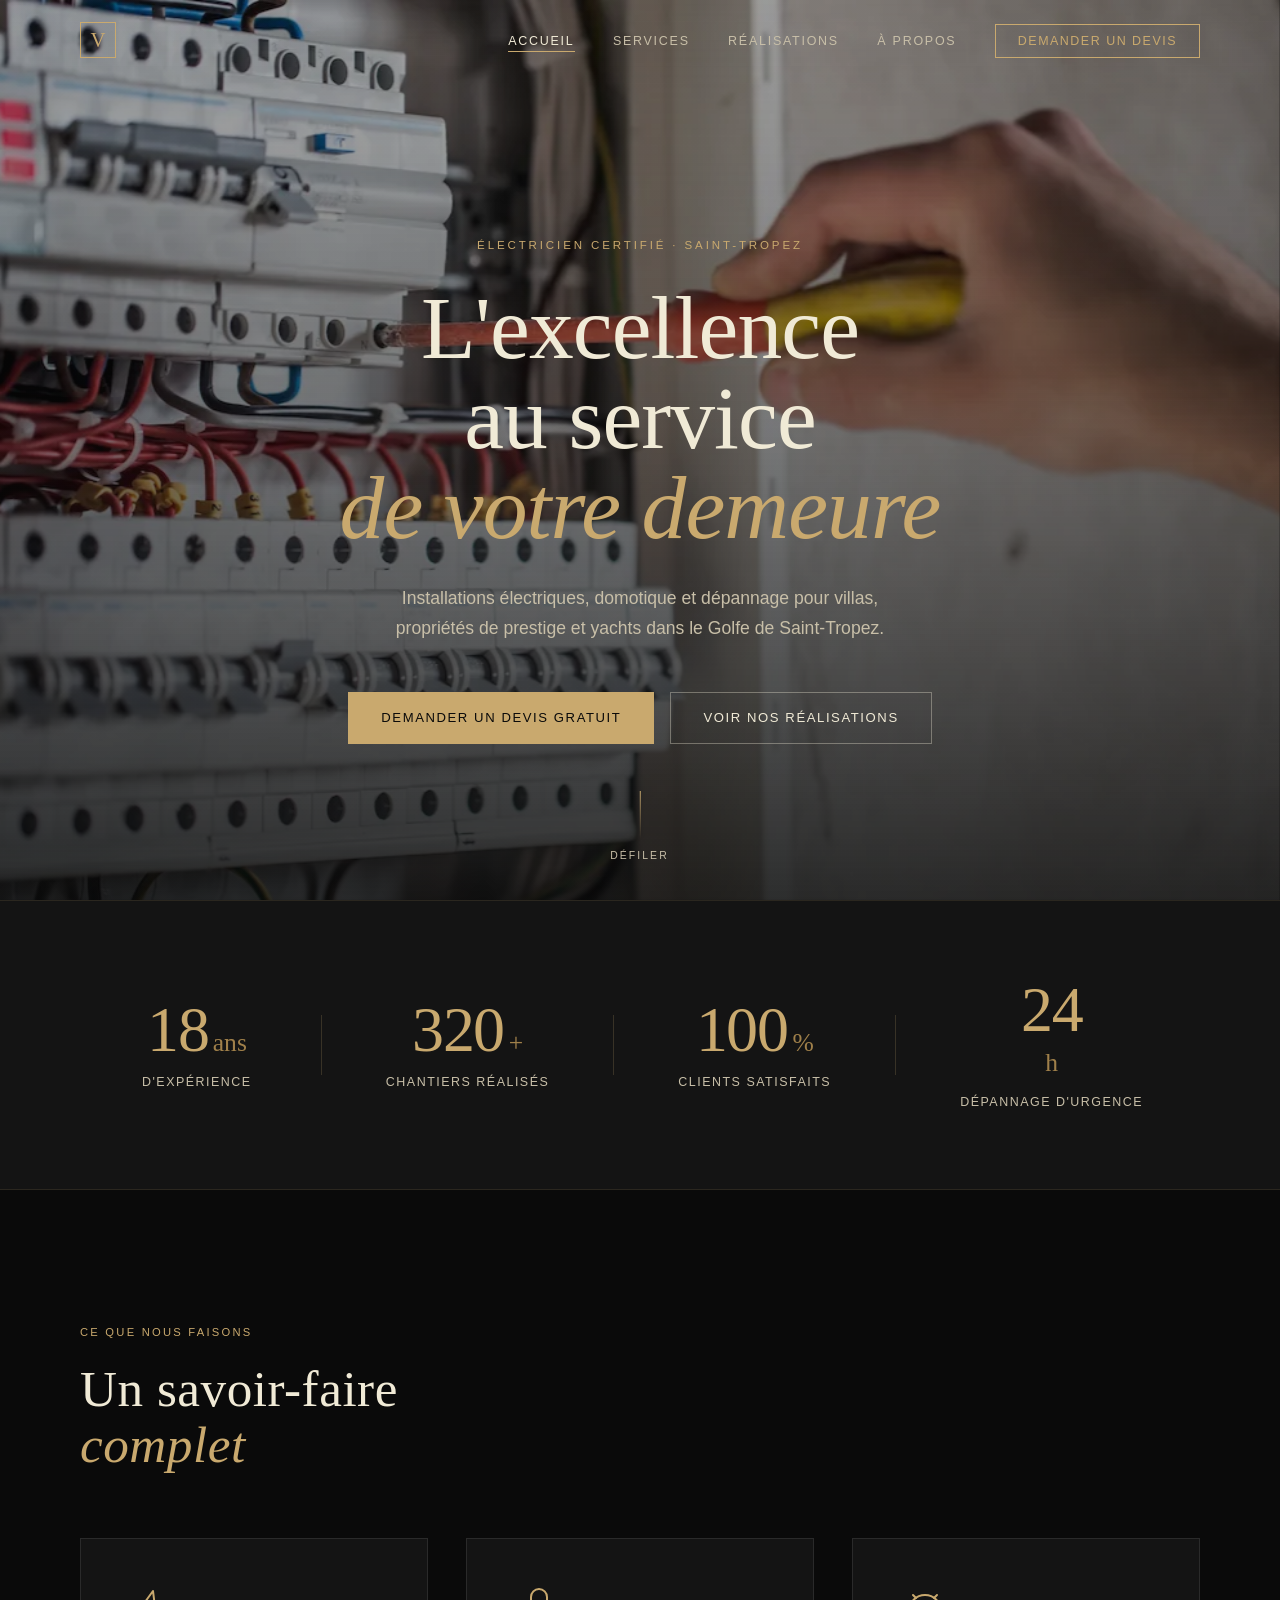
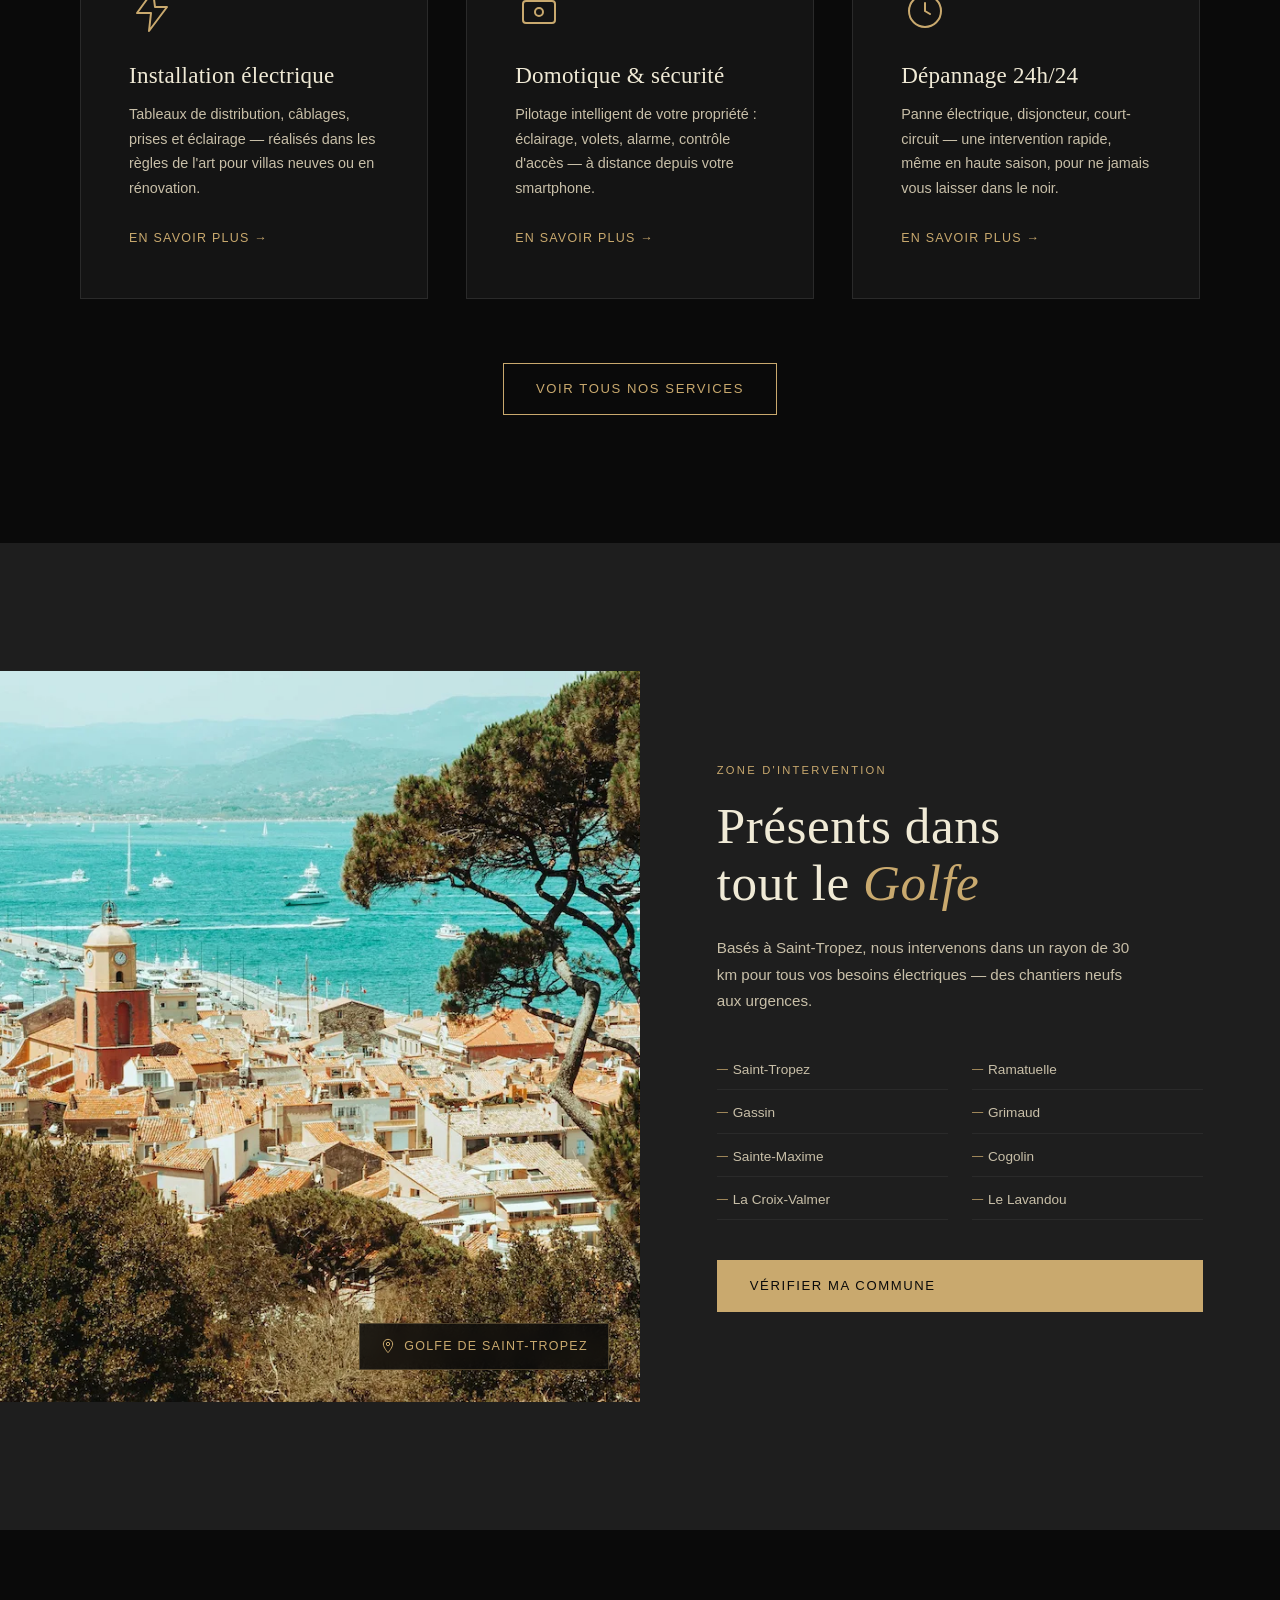
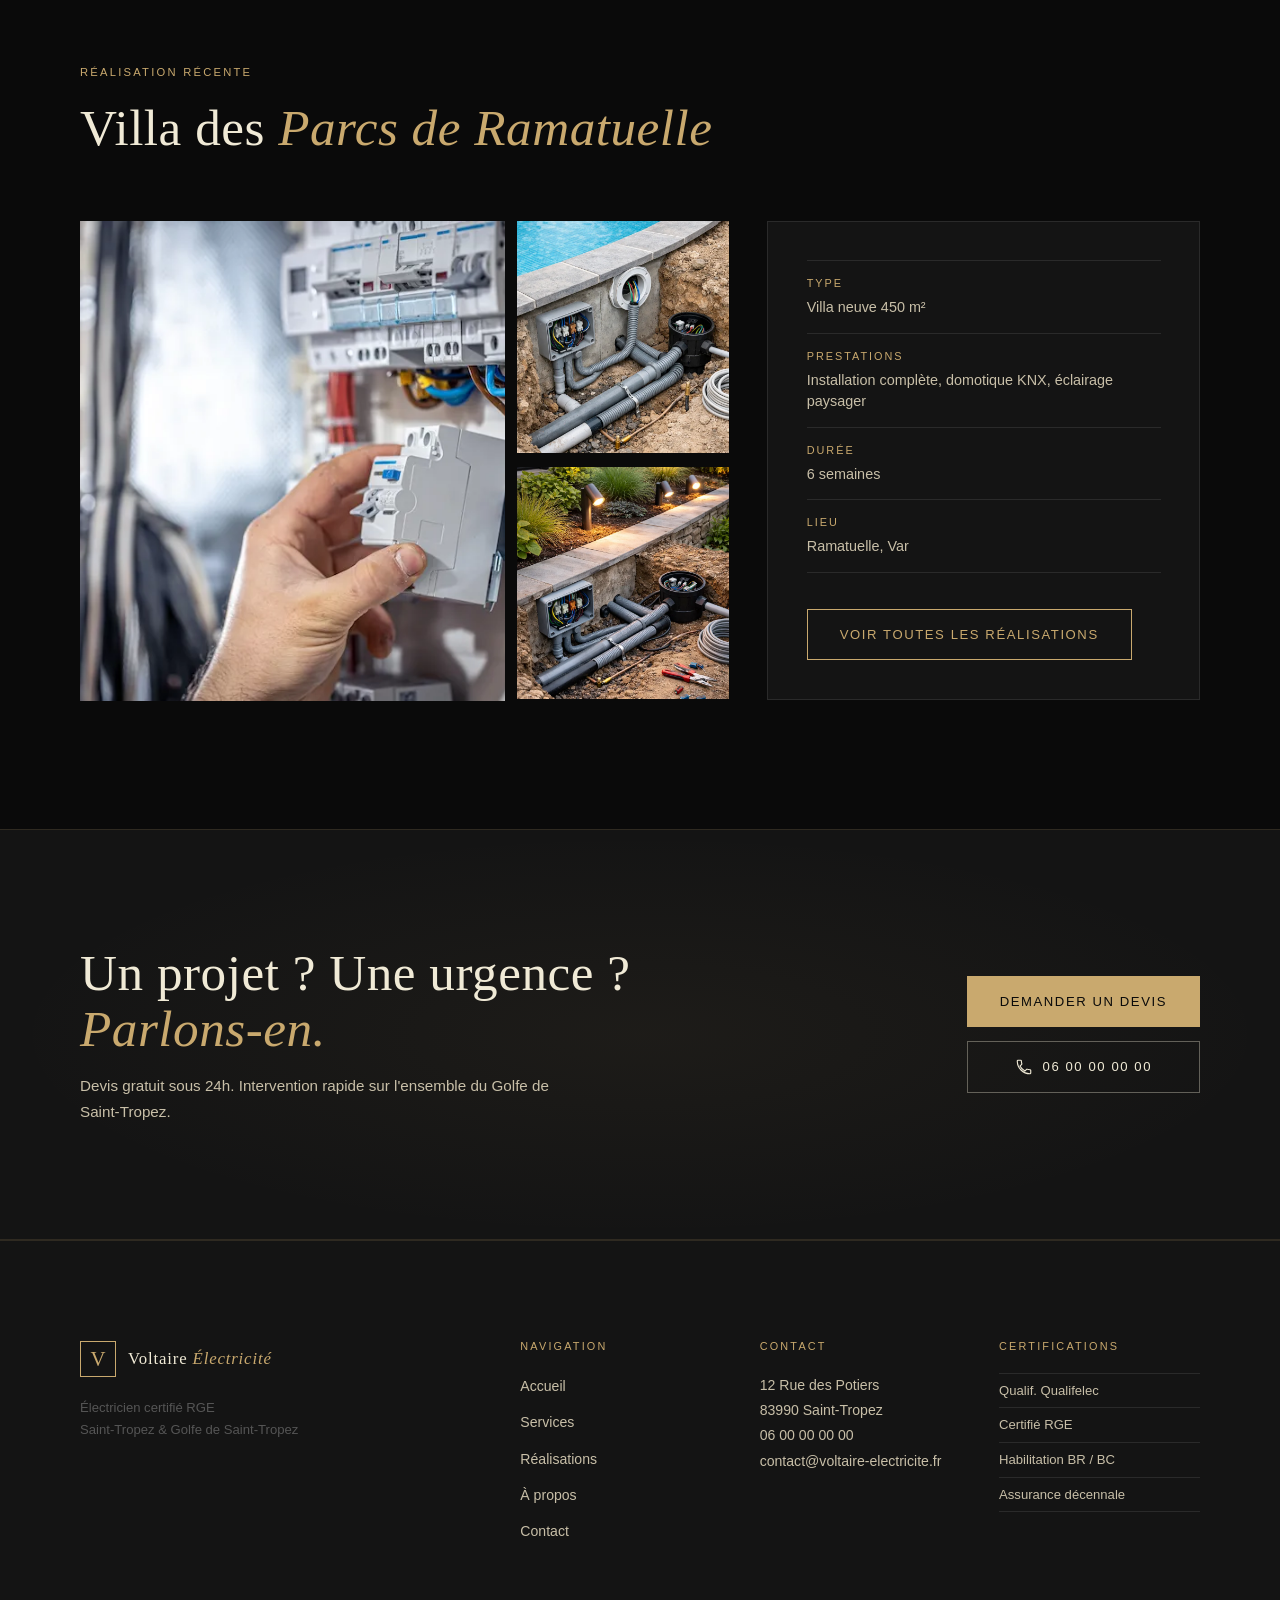
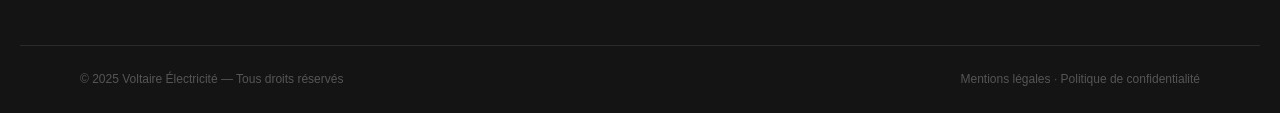
==== index.html @ c084c09b "Premier commit - site Voltaire Electricité" ====
<!DOCTYPE html>
<html lang="fr">

<head>
    <meta charset="UTF-8" />
    <meta name="viewport" content="width=device-width, initial-scale=1.0" />
    <meta name="description"
        content="Électricien expert à Saint-Tropez et dans le Golfe. Installations, dépannages et rénovations électriques haut de gamme pour villas et propriétés de prestige." />
    <title>Voltaire Électricité — Électricien Saint-Tropez</title>
    <!-- Favicon -->
    <link rel="icon" type="image/x-icon" href="./favicon.ico" />
    <link rel="icon" type="image/png" sizes="32x32" href="./favicon-32.png" />
    <link rel="apple-touch-icon" sizes="180x180" href="./apple-touch-icon.png" />

    <!-- Polices locales -->
    <link rel="stylesheet" href="./css/fonts.css" />

    <!-- CSS global + page -->
    <link rel="stylesheet" href="./css/style.css" />
    <link rel="stylesheet" href="./css/index.css" />
</head>

<body>

    <!-- ============================================================
       HEADER / NAV
  ============================================================ -->
    <header id="header">
        <div class="header-inner">

            <!-- Logo : remplace par ton fichier image quand il est prêt -->
            <a href="index.html" class="logo" aria-label="Voltaire Électricité – Accueil">
                <span class="logo-mark">V</span>
            </a>

            <nav class="nav-main" aria-label="Navigation principale">
                <ul>
                    <li><a href="index.html" class="active">Accueil</a></li>
                    <li><a href="services.html">Services</a></li>
                    <li><a href="realisations.html">Réalisations</a></li>
                    <li><a href="about.html">À propos</a></li>
                    <li><a href="contact.html" class="nav-cta">Demander un devis</a></li>
                </ul>
            </nav>

            <button class="burger" aria-label="Ouvrir le menu" aria-expanded="false">
                <span></span><span></span><span></span>
            </button>

        </div>
    </header>

    <!-- ============================================================
       HERO
  ============================================================ -->
    <section id="hero" aria-label="Introduction">

        <div class="hero-bg">
            <!-- Remplace ce src par ton image hero (villa, installation électrique premium) -->
            <img src="image/tableau-electricite.webp" alt="tableau electricite" id="hero-img" />
            <div class="hero-overlay"></div>
        </div>

        <div class="hero-content">
            <p class="hero-eyebrow" data-anim="fade-up">Électricien certifié · Saint-Tropez</p>
            <h1 class="hero-title" data-anim="fade-up" data-delay="1">
                L'excellence<br />au service<br /><em>de votre demeure</em>
            </h1>
            <p class="hero-sub" data-anim="fade-up" data-delay="2">
                Installations électriques, domotique et dépannage pour villas,<br />
                propriétés de prestige et yachts dans le Golfe de Saint-Tropez.
            </p>
            <div class="hero-actions" data-anim="fade-up" data-delay="3">
                <a href="contact.html" class="btn-primary">Demander un devis gratuit</a>
                <a href="realisations.html" class="btn-ghost">Voir nos réalisations</a>
            </div>
        </div>

        <div class="hero-scroll" aria-hidden="true">
            <span></span>
            <p>Défiler</p>
        </div>

    </section>

    <!-- ============================================================
       BANDEAU CONFIANCE (CHIFFRES CLÉS)
  ============================================================ -->
    <section id="chiffres" aria-label="Chiffres clés">
        <div class="container">
            <ul class="chiffres-list">
                <li data-anim="fade-up">
                    <strong class="chiffre-nb" data-count="18">0</strong>
                    <span class="chiffre-unit">ans</span>
                    <p>d'expérience</p>
                </li>
                <li class="separator" aria-hidden="true"></li>
                <li data-anim="fade-up" data-delay="1">
                    <strong class="chiffre-nb" data-count="320">0</strong>
                    <span class="chiffre-unit">+</span>
                    <p>chantiers réalisés</p>
                </li>
                <li class="separator" aria-hidden="true"></li>
                <li data-anim="fade-up" data-delay="2">
                    <strong class="chiffre-nb" data-count="100">0</strong>
                    <span class="chiffre-unit">%</span>
                    <p>clients satisfaits</p>
                </li>
                <li class="separator" aria-hidden="true"></li>
                <li data-anim="fade-up" data-delay="3">
                    <strong class="chiffre-nb">24</strong>
                    <span class="chiffre-unit">h</span>
                    <p>dépannage d'urgence</p>
                </li>
            </ul>
        </div>
    </section>

    <!-- ============================================================
       APERÇU SERVICES
  ============================================================ -->
    <section id="services-preview" aria-labelledby="services-title">
        <div class="container">

            <div class="section-header" data-anim="fade-up">
                <span class="section-label">Ce que nous faisons</span>
                <h2 id="services-title">Un savoir-faire<br /><em>complet</em></h2>
            </div>

            <div class="services-grid">

                <article class="service-card" data-anim="fade-up" data-delay="0">
                    <div class="service-icon" aria-hidden="true">
                        <svg viewBox="0 0 48 48" fill="none" xmlns="http://www.w3.org/2000/svg">
                            <path d="M24 4L8 26h14l-2 18 18-24H26L24 4z" stroke="currentColor" stroke-width="2"
                                stroke-linejoin="round" />
                        </svg>
                    </div>
                    <h3>Installation électrique</h3>
                    <p>Tableaux de distribution, câblages, prises et éclairage — réalisés dans les règles de l'art pour
                        villas neuves ou en rénovation.</p>
                    <a href="services.html#installation" class="card-link">En savoir plus →</a>
                </article>

                <article class="service-card" data-anim="fade-up" data-delay="1">
                    <div class="service-icon" aria-hidden="true">
                        <svg viewBox="0 0 48 48" fill="none" xmlns="http://www.w3.org/2000/svg">
                            <rect x="8" y="14" width="32" height="22" rx="3" stroke="currentColor" stroke-width="2" />
                            <path d="M16 14V10a8 8 0 0116 0v4" stroke="currentColor" stroke-width="2" />
                            <circle cx="24" cy="25" r="4" stroke="currentColor" stroke-width="2" />
                        </svg>
                    </div>
                    <h3>Domotique & sécurité</h3>
                    <p>Pilotage intelligent de votre propriété : éclairage, volets, alarme, contrôle d'accès — à
                        distance depuis votre smartphone.</p>
                    <a href="services.html#domotique" class="card-link">En savoir plus →</a>
                </article>

                <article class="service-card" data-anim="fade-up" data-delay="2">
                    <div class="service-icon" aria-hidden="true">
                        <svg viewBox="0 0 48 48" fill="none" xmlns="http://www.w3.org/2000/svg">
                            <circle cx="24" cy="24" r="16" stroke="currentColor" stroke-width="2" />
                            <path d="M24 16v8l5 3" stroke="currentColor" stroke-width="2" stroke-linecap="round" />
                            <path d="M12 8l3 3M36 8l-3 3" stroke="currentColor" stroke-width="2"
                                stroke-linecap="round" />
                        </svg>
                    </div>
                    <h3>Dépannage 24h/24</h3>
                    <p>Panne électrique, disjoncteur, court-circuit — une intervention rapide, même en haute saison,
                        pour ne jamais vous laisser dans le noir.</p>
                    <a href="services.html#depannage" class="card-link">En savoir plus →</a>
                </article>

            </div>

            <div class="services-more" data-anim="fade-up">
                <a href="services.html" class="btn-outline">Voir tous nos services</a>
            </div>

        </div>
    </section>

    <!-- ============================================================
       ZONE D'INTERVENTION
  ============================================================ -->
    <section id="zone" aria-labelledby="zone-title">
        <div class="zone-inner">

            <div class="zone-visual" data-anim="fade-right">
                <!-- Remplace par une photo de Saint-Tropez / du Golfe -->
                <img src="image/saint-tropez-vue.webp" alt="Vue sur le Golfe de Saint-Tropez" loading="lazy" />
                <div class="zone-badge">
                    <svg viewBox="0 0 24 24" fill="none" aria-hidden="true">
                        <path d="M12 2C8.13 2 5 5.13 5 9c0 5.25 7 13 7 13s7-7.75 7-13c0-3.87-3.13-7-7-7z"
                            stroke="currentColor" stroke-width="1.5" />
                        <circle cx="12" cy="9" r="2.5" stroke="currentColor" stroke-width="1.5" />
                    </svg>
                    Golfe de Saint-Tropez
                </div>
            </div>

            <div class="zone-content" data-anim="fade-left">
                <span class="section-label">Zone d'intervention</span>
                <h2 id="zone-title">Présents dans<br />tout le <em>Golfe</em></h2>
                <p>Basés à Saint-Tropez, nous intervenons dans un rayon de 30 km pour tous vos besoins électriques — des
                    chantiers neufs aux urgences.</p>
                <ul class="zone-list">
                    <li>Saint-Tropez</li>
                    <li>Ramatuelle</li>
                    <li>Gassin</li>
                    <li>Grimaud</li>
                    <li>Sainte-Maxime</li>
                    <li>Cogolin</li>
                    <li>La Croix-Valmer</li>
                    <li>Le Lavandou</li>
                </ul>
                <a href="contact.html" class="btn-primary">Vérifier ma commune</a>
            </div>

        </div>
    </section>

    <!-- ============================================================
       RÉALISATION MISE EN AVANT
  ============================================================ -->
    <section id="realisation-featured" aria-labelledby="real-title">
        <div class="container">

            <div class="section-header" data-anim="fade-up">
                <span class="section-label">Réalisation récente</span>
                <h2 id="real-title">Villa des <em>Parcs de Ramatuelle</em></h2>
            </div>

            <div class="real-showcase" data-anim="fade-up" data-delay="1">
                <div class="real-images">
                    <!-- Remplace par tes vraies photos de chantier -->
                    <img src="image/tableau-electrique-villa.webp" alt="Tableau électrique villa de luxe"
                        class="real-img-main" loading="lazy" />
                    <img src="image/cablage-piscine.webp" alt="Câblage encastré piscine" class="real-img-s1"
                        loading="lazy" />
                    <img src="image/installation-luminaires.webp" alt="Éclairage extérieur architectural"
                        class="real-img-s2" loading="lazy" />
                </div>
                <div class="real-info">
                    <dl>
                        <div>
                            <dt>Type</dt>
                            <dd>Villa neuve 450 m²</dd>
                        </div>
                        <div>
                            <dt>Prestations</dt>
                            <dd>Installation complète, domotique KNX, éclairage paysager</dd>
                        </div>
                        <div>
                            <dt>Durée</dt>
                            <dd>6 semaines</dd>
                        </div>
                        <div>
                            <dt>Lieu</dt>
                            <dd>Ramatuelle, Var</dd>
                        </div>
                    </dl>
                    <a href="realisations.html" class="btn-outline">Voir toutes les réalisations</a>
                </div>
            </div>

        </div>
    </section>

    <!-- ============================================================
       BANDE CTA
  ============================================================ -->
    <section id="cta-band" aria-label="Appel à l'action">
        <div class="cta-band-inner">
            <div class="cta-band-content" data-anim="fade-up">
                <h2>Un projet ? Une urgence ?<br /><em>Parlons-en.</em></h2>
                <p>Devis gratuit sous 24h. Intervention rapide sur l'ensemble du Golfe de Saint-Tropez.</p>
            </div>
            <div class="cta-band-actions" data-anim="fade-up" data-delay="1">
                <a href="contact.html" class="btn-primary">Demander un devis</a>
                <a href="tel:+33600000000" class="btn-ghost">
                    <svg viewBox="0 0 24 24" fill="none" aria-hidden="true">
                        <path
                            d="M6.6 10.8c1.4 2.8 3.8 5.1 6.6 6.6l2.2-2.2c.3-.3.7-.4 1-.2 1.1.4 2.3.6 3.6.6.6 0 1 .4 1 1V20c0 .6-.4 1-1 1-9.4 0-17-7.6-17-17 0-.6.4-1 1-1h3.5c.6 0 1 .4 1 1 0 1.3.2 2.5.6 3.6.1.3 0 .7-.2 1L6.6 10.8z"
                            stroke="currentColor" stroke-width="1.5" />
                    </svg>
                    06 00 00 00 00
                </a>
            </div>
        </div>
    </section>

    <!-- ============================================================
       FOOTER
  ============================================================ -->
    <footer id="footer">
        <div class="footer-inner">

            <div class="footer-brand">
                <a href="index.html" class="logo" aria-label="Voltaire Électricité">
                    <span class="logo-mark">V</span>
                    <span class="logo-text">Voltaire <em>Électricité</em></span>
                </a>
                <p>Électricien certifié RGE<br />Saint-Tropez & Golfe de Saint-Tropez</p>
            </div>

            <nav class="footer-nav" aria-label="Navigation secondaire">
                <h3>Navigation</h3>
                <ul>
                    <li><a href="index.html">Accueil</a></li>
                    <li><a href="services.html">Services</a></li>
                    <li><a href="realisations.html">Réalisations</a></li>
                    <li><a href="about.html">À propos</a></li>
                    <li><a href="contact.html">Contact</a></li>
                </ul>
            </nav>

            <div class="footer-contact">
                <h3>Contact</h3>
                <address>
                    <p>12 Rue des Potiers<br />83990 Saint-Tropez</p>
                    <p><a href="tel:+33600000000">06 00 00 00 00</a></p>
                    <p><a href="mailto:contact@voltaire-electricite.fr">contact@voltaire-electricite.fr</a></p>
                </address>
            </div>

            <div class="footer-certifs">
                <h3>Certifications</h3>
                <ul>
                    <li>Qualif. Qualifelec</li>
                    <li>Certifié RGE</li>
                    <li>Habilitation BR / BC</li>
                    <li>Assurance décennale</li>
                </ul>
            </div>

        </div>

        <div class="footer-bottom">
            <p>© 2025 Voltaire Électricité — Tous droits réservés</p>
            <p><a href="mentions-legales.html">Mentions légales</a> · <a href="politique-confidentialite.html">Politique
                    de confidentialité</a></p>
        </div>
    </footer>

    <!-- JS global + page -->
    <script src="./js/main.js"></script>
    <script src="./js/index.js"></script>

</body>

</html>
---- css/fonts.css ----
/* ============================================================
   POLICES LOCALES — Variable Fonts
   
   Fichiers à placer dans /fonts/ :
   
   Cormorant Garamond (Google Fonts → "Download all") :
     - CormorantGaramond-VariableFont_wght.ttf
     - CormorantGaramond-Italic-VariableFont_wght.ttf
   
   DM Sans (Google Fonts → "Download all") :
     - DMSans-VariableFont_opsz,wght.ttf
     - DMSans-Italic-VariableFont_opsz,wght.ttf
   
   Les variable fonts remplacent tous les fichiers séparés
   par graisse — 1 seul fichier couvre light, regular,
   semibold, bold, etc.
============================================================ */

/* --- Cormorant Garamond — Normal --------------------------- */
@font-face {
    font-family: 'Cormorant Garamond';
    src: url('../fonts/CormorantGaramond-VariableFont_wght.ttf') format('truetype');
    font-weight: 100 900;
    font-style: normal;
    font-display: swap;
}

/* --- Cormorant Garamond — Italic --------------------------- */
@font-face {
    font-family: 'Cormorant Garamond';
    src: url('../fonts/CormorantGaramond-Italic-VariableFont_wght.ttf') format('truetype');
    font-weight: 100 900;
    font-style: italic;
    font-display: swap;
}

/* --- DM Sans — Normal -------------------------------------- */
@font-face {
    font-family: 'DM Sans';
    src: url('../fonts/DMSans-VariableFont_opsz,wght.ttf') format('truetype');
    font-weight: 100 900;
    font-style: normal;
    font-display: swap;
}

/* --- DM Sans — Italic -------------------------------------- */
@font-face {
    font-family: 'DM Sans';
    src: url('../fonts/DMSans-Italic-VariableFont_opsz,wght.ttf') format('truetype');
    font-weight: 100 900;
    font-style: italic;
    font-display: swap;
}
---- css/style.css ----
/* ============================================================
   STYLE.CSS — Styles globaux Voltaire Électricité
============================================================ */

/* --- Variables ----------------------------------------------- */
:root {
    /* Couleurs */
    --noir: #0A0A0A;
    --noir-2: #141414;
    --noir-3: #1E1E1E;
    --gris: #2A2A2A;
    --gris-clair: #555555;
    --ivoire: #F0EAD6;
    --ivoire-2: #C8BFA8;
    --or: #C9A96E;
    --or-clair: #E2C99A;
    --or-sombre: #A0804A;
    --blanc: #FFFFFF;

    /* Typo */
    --font-serif: 'Cormorant Garamond', Georgia, serif;
    --font-sans: 'DM Sans', sans-serif;

    /* Espacements */
    --section-pad: clamp(80px, 10vw, 140px);
    --container: 1240px;
    --gap: clamp(24px, 3vw, 48px);

    /* Transitions */
    --ease: cubic-bezier(0.22, 0.61, 0.36, 1);
    --dur: 0.45s;
}

/* --- Reset & Base -------------------------------------------- */
*,
*::before,
*::after {
    box-sizing: border-box;
    margin: 0;
    padding: 0;
}

html {
    scroll-behavior: smooth;
    font-size: 16px;
    -webkit-text-size-adjust: 100%;
}

body {
    background-color: var(--noir);
    color: var(--ivoire);
    font-family: var(--font-sans);
    font-weight: 400;
    line-height: 1.65;
    overflow-x: hidden;
}

img {
    display: block;
    max-width: 100%;
    height: auto;
}

a {
    color: inherit;
    text-decoration: none;
}

ul,
ol {
    list-style: none;
}

address {
    font-style: normal;
}

/* --- Conteneur ----------------------------------------------- */
.container {
    width: min(100%, var(--container));
    margin-inline: auto;
    padding-inline: clamp(20px, 5vw, 60px);
}

/* --- Titres -------------------------------------------------- */
h1,
h2,
h3,
h4 {
    font-family: var(--font-serif);
    font-weight: 300;
    line-height: 1.1;
    letter-spacing: 0.01em;
}

h1 {
    font-size: clamp(3rem, 6vw, 6rem);
}

h2 {
    font-size: clamp(2.2rem, 4vw, 4rem);
}

h3 {
    font-size: clamp(1.3rem, 2vw, 1.8rem);
}

em {
    font-style: italic;
    color: var(--or);
}

/* --- Labels de section --------------------------------------- */
.section-label {
    display: inline-block;
    font-family: var(--font-sans);
    font-size: 0.7rem;
    font-weight: 500;
    letter-spacing: 0.2em;
    text-transform: uppercase;
    color: var(--or);
    margin-bottom: 1.2rem;
}

.section-header {
    margin-bottom: clamp(40px, 5vw, 72px);
}

/* --- Boutons ------------------------------------------------- */
.btn-primary,
.btn-ghost,
.btn-outline {
    display: inline-flex;
    align-items: center;
    gap: 10px;
    padding: 14px 32px;
    font-family: var(--font-sans);
    font-size: 0.82rem;
    font-weight: 500;
    letter-spacing: 0.12em;
    text-transform: uppercase;
    border: 1px solid transparent;
    transition: background var(--dur) var(--ease),
        color var(--dur) var(--ease),
        border-color var(--dur) var(--ease),
        transform 0.2s ease;
    cursor: pointer;
    white-space: nowrap;
}

.btn-primary {
    background: var(--or);
    color: var(--noir);
    border-color: var(--or);
}

.btn-primary:hover {
    background: var(--or-clair);
    border-color: var(--or-clair);
    transform: translateY(-2px);
}

.btn-ghost {
    background: transparent;
    color: var(--ivoire);
    border-color: rgba(240, 234, 214, 0.35);
}

.btn-ghost:hover {
    border-color: var(--ivoire);
    transform: translateY(-2px);
}

.btn-outline {
    background: transparent;
    color: var(--or);
    border-color: var(--or);
}

.btn-outline:hover {
    background: var(--or);
    color: var(--noir);
    transform: translateY(-2px);
}

.btn-ghost svg,
.btn-outline svg {
    width: 18px;
    height: 18px;
    flex-shrink: 0;
}

/* --- Header / Nav -------------------------------------------- */
#header {
    position: fixed;
    inset-block-start: 0;
    inset-inline: 0;
    z-index: 100;
    transition: background var(--dur) var(--ease),
        box-shadow var(--dur) var(--ease);
}

#header.scrolled {
    background: rgba(10, 10, 10, 0.96);
    backdrop-filter: blur(12px);
    box-shadow: 0 1px 0 rgba(201, 169, 110, 0.15);
}

.header-inner {
    display: flex;
    align-items: center;
    justify-content: space-between;
    width: min(100%, var(--container));
    margin-inline: auto;
    padding: 22px clamp(20px, 5vw, 60px);
    gap: 24px;
}

/* Logo */
.logo {
    display: flex;
    align-items: center;
    gap: 12px;
    flex-shrink: 0;
}

.logo-mark {
    display: grid;
    place-items: center;
    width: 36px;
    height: 36px;
    border: 1px solid var(--or);
    font-family: var(--font-serif);
    font-size: 1.3rem;
    font-weight: 300;
    color: var(--or);
    letter-spacing: 0;
    /* Remplace par ton <img src="./images/logo.svg"> quand prêt */
}

.logo-text {
    font-family: var(--font-serif);
    font-size: 1.05rem;
    font-weight: 300;
    letter-spacing: 0.05em;
    color: var(--ivoire);
}

.logo-text em {
    color: var(--or);
    font-style: italic;
}

/* Navigation */
.nav-main ul {
    display: flex;
    align-items: center;
    gap: clamp(20px, 3vw, 40px);
}

.nav-main a {
    font-size: 0.78rem;
    font-weight: 500;
    letter-spacing: 0.14em;
    text-transform: uppercase;
    color: var(--ivoire-2);
    transition: color var(--dur) var(--ease);
    position: relative;
}

.nav-main a::after {
    content: '';
    position: absolute;
    inset-block-end: -4px;
    inset-inline-start: 0;
    width: 0;
    height: 1px;
    background: var(--or);
    transition: width var(--dur) var(--ease);
}

.nav-main a:hover,
.nav-main a.active {
    color: var(--ivoire);
}

.nav-main a:hover::after,
.nav-main a.active::after {
    width: 100%;
}

.nav-main .nav-cta {
    padding: 9px 22px;
    border: 1px solid var(--or);
    color: var(--or);
    letter-spacing: 0.12em;
    transition: background var(--dur) var(--ease),
        color var(--dur) var(--ease);
}

.nav-main .nav-cta::after {
    display: none;
}

.nav-main .nav-cta:hover {
    background: var(--or);
    color: var(--noir);
}

/* Burger */
.burger {
    display: none;
    flex-direction: column;
    gap: 5px;
    background: none;
    border: none;
    cursor: pointer;
    padding: 4px;
    z-index: 101;
    /* au-dessus du menu ouvert */
    position: relative;
}

.burger span {
    display: block;
    width: 26px;
    height: 1.5px;
    background: var(--ivoire);
    transition: transform var(--dur) var(--ease),
        opacity 0.2s,
        background 0.25s;
}

/* Spans noirs quand le menu fond clair est ouvert */
.burger.open span {
    background: var(--noir);
}

/* --- Footer -------------------------------------------------- */
#footer {
    background: var(--noir-2);
    border-top: 1px solid rgba(201, 169, 110, 0.15);
}

.footer-inner {
    display: grid;
    grid-template-columns: 2fr 1fr 1fr 1fr;
    gap: var(--gap);
    width: min(100%, var(--container));
    margin-inline: auto;
    padding: clamp(60px, 8vw, 100px) clamp(20px, 5vw, 60px);
}

.footer-brand .logo {
    margin-bottom: 20px;
}

.footer-brand p {
    font-size: 0.82rem;
    color: var(--gris-clair);
    line-height: 1.7;
}

.footer-nav h3,
.footer-contact h3,
.footer-certifs h3 {
    font-family: var(--font-sans);
    font-size: 0.68rem;
    font-weight: 500;
    letter-spacing: 0.2em;
    text-transform: uppercase;
    color: var(--or);
    margin-bottom: 20px;
}

.footer-nav ul li+li {
    margin-top: 10px;
}

.footer-nav a {
    font-size: 0.88rem;
    color: var(--ivoire-2);
    transition: color 0.25s;
}

.footer-nav a:hover {
    color: var(--ivoire);
}

.footer-contact address p {
    font-size: 0.88rem;
    color: var(--ivoire-2);
    line-height: 1.8;
}

.footer-contact a {
    transition: color 0.25s;
}

.footer-contact a:hover {
    color: var(--or);
}

.footer-certifs ul li {
    font-size: 0.82rem;
    color: var(--ivoire-2);
    padding: 6px 0;
    border-bottom: 1px solid var(--gris);
}

.footer-certifs ul li:first-child {
    border-top: 1px solid var(--gris);
}

.footer-bottom {
    display: flex;
    justify-content: space-between;
    align-items: center;
    flex-wrap: wrap;
    gap: 12px;
    width: min(100%, var(--container));
    margin-inline: auto;
    padding: 24px clamp(20px, 5vw, 60px);
    border-top: 1px solid var(--gris);
    font-size: 0.75rem;
    color: var(--gris-clair);
}

.footer-bottom a {
    transition: color 0.25s;
}

.footer-bottom a:hover {
    color: var(--or);
}

/* --- Animation d'entrée (classes gérées par main.js) --------- */
[data-anim] {
    opacity: 0;
    transform: translateY(28px);
    transition: opacity 0.7s var(--ease), transform 0.7s var(--ease);
}

[data-anim="fade-right"] {
    transform: translateX(-36px);
}

[data-anim="fade-left"] {
    transform: translateX(36px);
}

[data-anim].visible {
    opacity: 1;
    transform: translate(0);
}

[data-delay="1"] {
    transition-delay: 0.1s;
}

[data-delay="2"] {
    transition-delay: 0.2s;
}

[data-delay="3"] {
    transition-delay: 0.3s;
}

/* --- CTA Band (global, toutes pages) ------------------------- */
#cta-band {
    background: var(--noir-2);
    border-top: 1px solid rgba(201, 169, 110, 0.15);
    border-bottom: 1px solid rgba(201, 169, 110, 0.15);
    padding: clamp(64px, 9vw, 120px) 0;
    position: relative;
    overflow: hidden;
}

#cta-band::before {
    content: '';
    position: absolute;
    inset: 0;
    background: radial-gradient(ellipse at center, rgba(201, 169, 110, 0.05) 0%, transparent 70%);
    pointer-events: none;
}

.cta-band-inner {
    width: min(100%, var(--container));
    margin-inline: auto;
    padding-inline: clamp(20px, 5vw, 60px);
    display: grid;
    grid-template-columns: 1fr auto;
    align-items: center;
    gap: clamp(32px, 5vw, 60px);
}

.cta-band-content h2 {
    font-size: clamp(2rem, 4vw, 3.5rem);
    line-height: 1.1;
    margin-bottom: 16px;
}

.cta-band-content p {
    font-size: 0.95rem;
    color: var(--ivoire-2);
    max-width: 480px;
}

.cta-band-actions {
    display: flex;
    flex-direction: column;
    gap: 14px;
    flex-shrink: 0;
    align-items: stretch;
}

.cta-band-actions .btn-primary,
.cta-band-actions .btn-ghost {
    justify-content: center;
    white-space: nowrap;
}

/* --- Responsive ---------------------------------------------- */
@media (max-width: 1024px) {
    .footer-inner {
        grid-template-columns: 1fr 1fr;
    }
}

@media (max-width: 768px) {
    .nav-main {
        display: none;
    }

    .burger {
        display: flex;
    }

    .nav-main.open {
        display: flex;
        flex-direction: column;
        position: fixed;
        inset: 0;
        background: var(--ivoire);
        padding: 100px 40px 40px;
        z-index: 99;
        overflow-y: auto;
    }

    .nav-main.open ul {
        flex-direction: column;
        align-items: flex-start;
        gap: 0;
        width: 100%;
    }

    .nav-main.open ul li {
        width: 100%;
        border-bottom: 1px solid rgba(10, 10, 10, 0.1);
    }

    .nav-main.open a {
        display: block;
        font-size: 1.1rem;
        font-weight: 500;
        letter-spacing: 0.12em;
        color: var(--noir) !important;
        padding: 20px 0;
    }

    .nav-main.open a::after {
        display: none;
    }

    .nav-main.open a:hover {
        color: var(--or-sombre) !important;
    }

    .nav-main.open .nav-cta {
        margin-top: 32px;
        display: inline-block;
        width: auto;
        border: 1px solid var(--noir);
        color: var(--noir) !important;
        padding: 14px 28px;
    }

    .nav-main.open .nav-cta:hover {
        background: var(--noir);
        color: var(--ivoire) !important;
    }

    /* CTA band responsive */
    .cta-band-inner {
        grid-template-columns: 1fr;
        text-align: center;
    }

    .cta-band-content p {
        max-width: 100%;
    }

    .cta-band-actions {
        flex-direction: row;
        flex-wrap: wrap;
        justify-content: center;
    }

    .footer-inner {
        grid-template-columns: 1fr;
    }

    .footer-bottom {
        flex-direction: column;
        text-align: center;
    }
}
---- css/index.css ----
/* ============================================================
   INDEX.CSS — Styles spécifiques à la page Accueil
============================================================ */

/* --- HERO ---------------------------------------------------- */
#hero {
    position: relative;
    min-height: 100svh;
    display: grid;
    place-items: center;
    overflow: hidden;
}

.hero-bg {
    position: absolute;
    inset: 0;
    z-index: 0;
}

.hero-bg img {
    width: 100%;
    height: 100%;
    object-fit: cover;
    object-position: center 30%;
    transform: scale(1.06);
    animation: hero-zoom 12s var(--ease) forwards;
}

@keyframes hero-zoom {
    to {
        transform: scale(1);
    }
}

.hero-overlay {
    position: absolute;
    inset: 0;
    background: linear-gradient(to bottom,
            rgba(10, 10, 10, 0.35) 0%,
            rgba(10, 10, 10, 0.55) 50%,
            rgba(10, 10, 10, 0.85) 100%);
}

.hero-content {
    position: relative;
    z-index: 1;
    text-align: center;
    padding: 0 clamp(20px, 5vw, 80px);
    padding-top: 80px;
    max-width: 900px;
}

.hero-eyebrow {
    font-size: 0.72rem;
    font-weight: 500;
    letter-spacing: 0.25em;
    text-transform: uppercase;
    color: var(--or);
    margin-bottom: 28px;
    animation: fade-in-up 0.9s var(--ease) both;
}

.hero-title {
    font-size: clamp(3.4rem, 7vw, 7.5rem);
    font-weight: 300;
    line-height: 1.0;
    letter-spacing: -0.01em;
    color: var(--ivoire);
    margin-bottom: 32px;
    animation: fade-in-up 0.9s 0.15s var(--ease) both;
}

.hero-title em {
    display: block;
    font-style: italic;
    color: var(--or);
}

.hero-sub {
    font-size: clamp(0.95rem, 1.5vw, 1.1rem);
    color: var(--ivoire-2);
    line-height: 1.7;
    margin-bottom: 48px;
    animation: fade-in-up 0.9s 0.3s var(--ease) both;
}

.hero-actions {
    display: flex;
    gap: 16px;
    justify-content: center;
    flex-wrap: wrap;
    animation: fade-in-up 0.9s 0.45s var(--ease) both;
}

@keyframes fade-in-up {
    from {
        opacity: 0;
        transform: translateY(30px);
    }

    to {
        opacity: 1;
        transform: translateY(0);
    }
}

/* Indicateur scroll */
.hero-scroll {
    position: absolute;
    bottom: 36px;
    left: 50%;
    transform: translateX(-50%);
    z-index: 1;
    display: flex;
    flex-direction: column;
    align-items: center;
    gap: 8px;
    opacity: 0;
    animation: fade-in 1s 1.2s ease forwards;
}

.hero-scroll p {
    font-size: 0.65rem;
    letter-spacing: 0.2em;
    text-transform: uppercase;
    color: var(--ivoire-2);
}

.hero-scroll span {
    display: block;
    width: 1px;
    height: 48px;
    background: linear-gradient(to bottom, var(--or), transparent);
    animation: scroll-line 2s ease-in-out infinite;
}

@keyframes scroll-line {
    0% {
        transform: scaleY(0);
        transform-origin: top;
    }

    50% {
        transform: scaleY(1);
        transform-origin: top;
    }

    51% {
        transform: scaleY(1);
        transform-origin: bottom;
    }

    100% {
        transform: scaleY(0);
        transform-origin: bottom;
    }
}

@keyframes fade-in {
    to {
        opacity: 1;
    }
}

/* --- CHIFFRES CLÉS ------------------------------------------- */
#chiffres {
    background: var(--noir-2);
    border-top: 1px solid rgba(201, 169, 110, 0.12);
    border-bottom: 1px solid rgba(201, 169, 110, 0.12);
    padding: clamp(48px, 6vw, 80px) 0;
}

.chiffres-list {
    display: flex;
    align-items: center;
    justify-content: center;
    gap: clamp(24px, 5vw, 72px);
    flex-wrap: wrap;
}

.chiffres-list li {
    text-align: center;
    min-width: 120px;
}

.chiffre-nb {
    display: block;
    font-family: var(--font-serif);
    font-size: clamp(2.8rem, 5vw, 4.5rem);
    font-weight: 300;
    color: var(--or);
    line-height: 1;
    letter-spacing: -0.02em;
}

.chiffre-unit {
    font-family: var(--font-serif);
    font-size: clamp(1.4rem, 2vw, 2rem);
    font-weight: 300;
    color: var(--or-sombre);
}

.chiffres-list li>p {
    margin-top: 8px;
    font-size: 0.78rem;
    letter-spacing: 0.12em;
    text-transform: uppercase;
    color: var(--ivoire-2);
}

.chiffres-list .separator {
    width: 1px;
    height: 60px;
    background: rgba(201, 169, 110, 0.2);
    min-width: unset;
}

/* --- APERÇU SERVICES ----------------------------------------- */
#services-preview {
    padding: var(--section-pad) 0;
    background: var(--noir);
}

.services-grid {
    display: grid;
    grid-template-columns: repeat(3, 1fr);
    gap: var(--gap);
}

.service-card {
    background: var(--noir-2);
    border: 1px solid var(--gris);
    padding: clamp(32px, 4vw, 48px);
    position: relative;
    overflow: hidden;
    transition: border-color var(--dur) var(--ease),
        transform var(--dur) var(--ease);
}

.service-card::before {
    content: '';
    position: absolute;
    inset-block-end: 0;
    inset-inline-start: 0;
    width: 100%;
    height: 2px;
    background: var(--or);
    transform: scaleX(0);
    transform-origin: left;
    transition: transform var(--dur) var(--ease);
}

.service-card:hover {
    border-color: rgba(201, 169, 110, 0.4);
    transform: translateY(-6px);
}

.service-card:hover::before {
    transform: scaleX(1);
}

.service-icon {
    width: 48px;
    height: 48px;
    color: var(--or);
    margin-bottom: 28px;
}

.service-card h3 {
    font-size: clamp(1.2rem, 1.8vw, 1.5rem);
    color: var(--ivoire);
    margin-bottom: 14px;
}

.service-card p {
    font-size: 0.9rem;
    color: var(--ivoire-2);
    line-height: 1.7;
    margin-bottom: 24px;
}

.card-link {
    font-size: 0.78rem;
    font-weight: 500;
    letter-spacing: 0.1em;
    text-transform: uppercase;
    color: var(--or);
    transition: letter-spacing var(--dur) var(--ease);
}

.card-link:hover {
    letter-spacing: 0.18em;
}

.services-more {
    margin-top: clamp(40px, 5vw, 64px);
    text-align: center;
}

/* --- ZONE D'INTERVENTION ------------------------------------- */
#zone {
    padding: var(--section-pad) 0;
    background: var(--noir-3);
    overflow: hidden;
}

.zone-inner {
    display: grid;
    grid-template-columns: 1fr 1fr;
    min-height: 600px;
}

.zone-visual {
    position: relative;
    overflow: hidden;
}

.zone-visual img {
    width: 100%;
    height: 100%;
    object-fit: cover;
    object-position: center;
    transition: transform 0.8s var(--ease);
}

.zone-visual:hover img {
    transform: scale(1.04);
}

.zone-badge {
    position: absolute;
    bottom: 32px;
    right: 32px;
    display: flex;
    align-items: center;
    gap: 8px;
    background: rgba(10, 10, 10, 0.85);
    backdrop-filter: blur(8px);
    border: 1px solid rgba(201, 169, 110, 0.3);
    padding: 12px 20px;
    font-size: 0.78rem;
    font-weight: 500;
    letter-spacing: 0.1em;
    text-transform: uppercase;
    color: var(--or);
}

.zone-badge svg {
    width: 16px;
    height: 16px;
    flex-shrink: 0;
}

.zone-content {
    padding: clamp(48px, 7vw, 96px) clamp(32px, 6vw, 80px);
    display: flex;
    flex-direction: column;
    justify-content: center;
}

.zone-content h2 {
    margin-bottom: 24px;
}

.zone-content>p {
    font-size: 0.95rem;
    color: var(--ivoire-2);
    line-height: 1.75;
    margin-bottom: 36px;
    max-width: 420px;
}

.zone-list {
    display: grid;
    grid-template-columns: 1fr 1fr;
    gap: 4px 24px;
    margin-bottom: 40px;
}

.zone-list li {
    font-size: 0.85rem;
    color: var(--ivoire-2);
    padding: 8px 0;
    border-bottom: 1px solid var(--gris);
    position: relative;
    padding-left: 16px;
}

.zone-list li::before {
    content: '—';
    position: absolute;
    left: 0;
    color: var(--or);
    font-size: 0.7rem;
}

/* --- RÉALISATION MISE EN AVANT ------------------------------- */
#realisation-featured {
    padding: var(--section-pad) 0;
    background: var(--noir);
}

.real-showcase {
    display: grid;
    grid-template-columns: 3fr 2fr;
    gap: var(--gap);
    align-items: start;
}

.real-images {
    display: grid;
    grid-template-columns: 2fr 1fr;
    grid-template-rows: auto auto;
    gap: 12px;
}

.real-img-main {
    grid-column: 1;
    grid-row: 1 / 3;
    width: 100%;
    height: 480px;
    object-fit: cover;
}

.real-img-s1,
.real-img-s2 {
    width: 100%;
    height: 232px;
    object-fit: cover;
}

.real-info {
    padding: clamp(24px, 3vw, 40px);
    background: var(--noir-2);
    border: 1px solid var(--gris);
}

.real-info dl {
    margin-bottom: 36px;
}

.real-info dl>div {
    padding: 14px 0;
    border-bottom: 1px solid var(--gris);
}

.real-info dl>div:first-child {
    border-top: 1px solid var(--gris);
}

.real-info dt {
    font-size: 0.68rem;
    font-weight: 500;
    letter-spacing: 0.18em;
    text-transform: uppercase;
    color: var(--or);
    margin-bottom: 4px;
}

.real-info dd {
    font-size: 0.9rem;
    color: var(--ivoire-2);
    line-height: 1.5;
}

/* --- CTA BAND ------------------------------------------------ */
/* cta-band déplacé dans style.css (global) */

/* --- Responsive ---------------------------------------------- */
@media (max-width: 1024px) {
    .services-grid {
        grid-template-columns: 1fr 1fr;
    }

    .real-showcase {
        grid-template-columns: 1fr;
    }

    .real-images {
        grid-template-columns: 1fr 1fr;
        grid-template-rows: auto auto;
    }

    .real-img-main {
        grid-column: 1 / 3;
        grid-row: 1;
        height: 320px;
    }

    .real-img-s1,
    .real-img-s2 {
        height: 180px;
    }
}

@media (max-width: 768px) {
    .services-grid {
        grid-template-columns: 1fr;
    }

    .zone-inner {
        grid-template-columns: 1fr;
    }

    .zone-visual {
        height: 320px;
    }

    .chiffres-list .separator {
        display: none;
    }

    .cta-band-inner {
        flex-direction: column;
        text-align: center;
    }

    .cta-band-content p {
        max-width: 100%;
    }

    .cta-band-actions {
        justify-content: center;
    }

    .hero-sub br {
        display: none;
    }
}
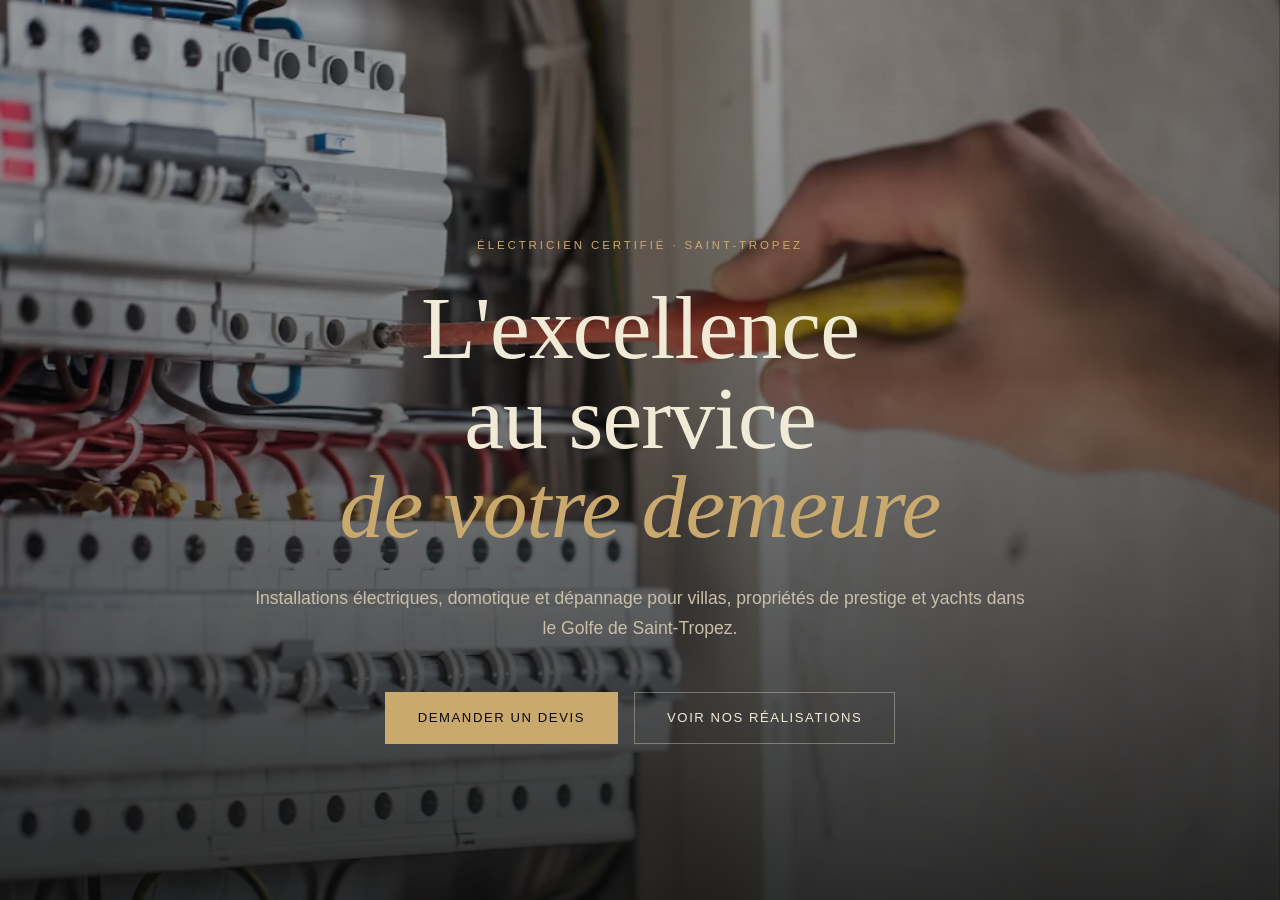
==== commit c6cbb41c: "Optimisation performance Lighthouse (LCP, CSS, JS)" ====
--- a/index.html
+++ b/index.html
@@ -4,348 +4,66 @@
 <head>
     <meta charset="UTF-8" />
     <meta name="viewport" content="width=device-width, initial-scale=1.0" />
+
+    <!-- SEO -->
     <meta name="description"
         content="Électricien expert à Saint-Tropez et dans le Golfe. Installations, dépannages et rénovations électriques haut de gamme pour villas et propriétés de prestige." />
+
     <title>Voltaire Électricité — Électricien Saint-Tropez</title>
+
+    <!-- PRELOAD LCP IMAGE (CRUCIAL) -->
+    <link rel="preload" as="image" href="image/tableau-electricite.webp">
+
     <!-- Favicon -->
     <link rel="icon" type="image/x-icon" href="./favicon.ico" />
-    <link rel="icon" type="image/png" sizes="32x32" href="./favicon-32.png" />
-    <link rel="apple-touch-icon" sizes="180x180" href="./apple-touch-icon.png" />
 
-    <!-- Polices locales -->
-    <link rel="stylesheet" href="./css/fonts.css" />
+    <!-- CSS NON BLOQUANT -->
+    <link rel="stylesheet" href="./css/fonts.css" media="print" onload="this.media='all'">
+    <link rel="stylesheet" href="./css/style.css" media="print" onload="this.media='all'">
+    <link rel="stylesheet" href="./css/index.css" media="print" onload="this.media='all'">
 
-    <!-- CSS global + page -->
-    <link rel="stylesheet" href="./css/style.css" />
-    <link rel="stylesheet" href="./css/index.css" />
+    <!-- fallback -->
+    <noscript>
+        <link rel="stylesheet" href="./css/style.css">
+        <link rel="stylesheet" href="./css/index.css">
+    </noscript>
+
 </head>
 
 <body>
 
-    <!-- ============================================================
-       HEADER / NAV
-  ============================================================ -->
-    <header id="header">
-        <div class="header-inner">
-
-            <!-- Logo : remplace par ton fichier image quand il est prêt -->
-            <a href="index.html" class="logo" aria-label="Voltaire Électricité – Accueil">
-                <span class="logo-mark">V</span>
-            </a>
-
-            <nav class="nav-main" aria-label="Navigation principale">
-                <ul>
-                    <li><a href="index.html" class="active">Accueil</a></li>
-                    <li><a href="services.html">Services</a></li>
-                    <li><a href="realisations.html">Réalisations</a></li>
-                    <li><a href="about.html">À propos</a></li>
-                    <li><a href="contact.html" class="nav-cta">Demander un devis</a></li>
-                </ul>
-            </nav>
-
-            <button class="burger" aria-label="Ouvrir le menu" aria-expanded="false">
-                <span></span><span></span><span></span>
-            </button>
-
-        </div>
-    </header>
-
-    <!-- ============================================================
-       HERO
-  ============================================================ -->
-    <section id="hero" aria-label="Introduction">
+    <!-- HERO -->
+    <section id="hero">
 
         <div class="hero-bg">
-            <!-- Remplace ce src par ton image hero (villa, installation électrique premium) -->
-            <img src="image/tableau-electricite.webp" alt="tableau electricite" id="hero-img" />
+            <img src="image/tableau-electricite.webp" alt="tableau electricite" id="hero-img" loading="eager"
+                fetchpriority="high" decoding="async" width="1920" height="1080" />
             <div class="hero-overlay"></div>
         </div>
 
         <div class="hero-content">
-            <p class="hero-eyebrow" data-anim="fade-up">Électricien certifié · Saint-Tropez</p>
-            <h1 class="hero-title" data-anim="fade-up" data-delay="1">
+            <p class="hero-eyebrow">Électricien certifié · Saint-Tropez</p>
+
+            <h1 class="hero-title">
                 L'excellence<br />au service<br /><em>de votre demeure</em>
             </h1>
-            <p class="hero-sub" data-anim="fade-up" data-delay="2">
-                Installations électriques, domotique et dépannage pour villas,<br />
+
+            <p class="hero-sub">
+                Installations électriques, domotique et dépannage pour villas,
                 propriétés de prestige et yachts dans le Golfe de Saint-Tropez.
             </p>
-            <div class="hero-actions" data-anim="fade-up" data-delay="3">
-                <a href="contact.html" class="btn-primary">Demander un devis gratuit</a>
+
+            <div class="hero-actions">
+                <a href="contact.html" class="btn-primary">Demander un devis</a>
                 <a href="realisations.html" class="btn-ghost">Voir nos réalisations</a>
             </div>
         </div>
 
-        <div class="hero-scroll" aria-hidden="true">
-            <span></span>
-            <p>Défiler</p>
-        </div>
-
     </section>
 
-    <!-- ============================================================
-       BANDEAU CONFIANCE (CHIFFRES CLÉS)
-  ============================================================ -->
-    <section id="chiffres" aria-label="Chiffres clés">
-        <div class="container">
-            <ul class="chiffres-list">
-                <li data-anim="fade-up">
-                    <strong class="chiffre-nb" data-count="18">0</strong>
-                    <span class="chiffre-unit">ans</span>
-                    <p>d'expérience</p>
-                </li>
-                <li class="separator" aria-hidden="true"></li>
-                <li data-anim="fade-up" data-delay="1">
-                    <strong class="chiffre-nb" data-count="320">0</strong>
-                    <span class="chiffre-unit">+</span>
-                    <p>chantiers réalisés</p>
-                </li>
-                <li class="separator" aria-hidden="true"></li>
-                <li data-anim="fade-up" data-delay="2">
-                    <strong class="chiffre-nb" data-count="100">0</strong>
-                    <span class="chiffre-unit">%</span>
-                    <p>clients satisfaits</p>
-                </li>
-                <li class="separator" aria-hidden="true"></li>
-                <li data-anim="fade-up" data-delay="3">
-                    <strong class="chiffre-nb">24</strong>
-                    <span class="chiffre-unit">h</span>
-                    <p>dépannage d'urgence</p>
-                </li>
-            </ul>
-        </div>
-    </section>
-
-    <!-- ============================================================
-       APERÇU SERVICES
-  ============================================================ -->
-    <section id="services-preview" aria-labelledby="services-title">
-        <div class="container">
-
-            <div class="section-header" data-anim="fade-up">
-                <span class="section-label">Ce que nous faisons</span>
-                <h2 id="services-title">Un savoir-faire<br /><em>complet</em></h2>
-            </div>
-
-            <div class="services-grid">
-
-                <article class="service-card" data-anim="fade-up" data-delay="0">
-                    <div class="service-icon" aria-hidden="true">
-                        <svg viewBox="0 0 48 48" fill="none" xmlns="http://www.w3.org/2000/svg">
-                            <path d="M24 4L8 26h14l-2 18 18-24H26L24 4z" stroke="currentColor" stroke-width="2"
-                                stroke-linejoin="round" />
-                        </svg>
-                    </div>
-                    <h3>Installation électrique</h3>
-                    <p>Tableaux de distribution, câblages, prises et éclairage — réalisés dans les règles de l'art pour
-                        villas neuves ou en rénovation.</p>
-                    <a href="services.html#installation" class="card-link">En savoir plus →</a>
-                </article>
-
-                <article class="service-card" data-anim="fade-up" data-delay="1">
-                    <div class="service-icon" aria-hidden="true">
-                        <svg viewBox="0 0 48 48" fill="none" xmlns="http://www.w3.org/2000/svg">
-                            <rect x="8" y="14" width="32" height="22" rx="3" stroke="currentColor" stroke-width="2" />
-                            <path d="M16 14V10a8 8 0 0116 0v4" stroke="currentColor" stroke-width="2" />
-                            <circle cx="24" cy="25" r="4" stroke="currentColor" stroke-width="2" />
-                        </svg>
-                    </div>
-                    <h3>Domotique & sécurité</h3>
-                    <p>Pilotage intelligent de votre propriété : éclairage, volets, alarme, contrôle d'accès — à
-                        distance depuis votre smartphone.</p>
-                    <a href="services.html#domotique" class="card-link">En savoir plus →</a>
-                </article>
-
-                <article class="service-card" data-anim="fade-up" data-delay="2">
-                    <div class="service-icon" aria-hidden="true">
-                        <svg viewBox="0 0 48 48" fill="none" xmlns="http://www.w3.org/2000/svg">
-                            <circle cx="24" cy="24" r="16" stroke="currentColor" stroke-width="2" />
-                            <path d="M24 16v8l5 3" stroke="currentColor" stroke-width="2" stroke-linecap="round" />
-                            <path d="M12 8l3 3M36 8l-3 3" stroke="currentColor" stroke-width="2"
-                                stroke-linecap="round" />
-                        </svg>
-                    </div>
-                    <h3>Dépannage 24h/24</h3>
-                    <p>Panne électrique, disjoncteur, court-circuit — une intervention rapide, même en haute saison,
-                        pour ne jamais vous laisser dans le noir.</p>
-                    <a href="services.html#depannage" class="card-link">En savoir plus →</a>
-                </article>
-
-            </div>
-
-            <div class="services-more" data-anim="fade-up">
-                <a href="services.html" class="btn-outline">Voir tous nos services</a>
-            </div>
-
-        </div>
-    </section>
-
-    <!-- ============================================================
-       ZONE D'INTERVENTION
-  ============================================================ -->
-    <section id="zone" aria-labelledby="zone-title">
-        <div class="zone-inner">
-
-            <div class="zone-visual" data-anim="fade-right">
-                <!-- Remplace par une photo de Saint-Tropez / du Golfe -->
-                <img src="image/saint-tropez-vue.webp" alt="Vue sur le Golfe de Saint-Tropez" loading="lazy" />
-                <div class="zone-badge">
-                    <svg viewBox="0 0 24 24" fill="none" aria-hidden="true">
-                        <path d="M12 2C8.13 2 5 5.13 5 9c0 5.25 7 13 7 13s7-7.75 7-13c0-3.87-3.13-7-7-7z"
-                            stroke="currentColor" stroke-width="1.5" />
-                        <circle cx="12" cy="9" r="2.5" stroke="currentColor" stroke-width="1.5" />
-                    </svg>
-                    Golfe de Saint-Tropez
-                </div>
-            </div>
-
-            <div class="zone-content" data-anim="fade-left">
-                <span class="section-label">Zone d'intervention</span>
-                <h2 id="zone-title">Présents dans<br />tout le <em>Golfe</em></h2>
-                <p>Basés à Saint-Tropez, nous intervenons dans un rayon de 30 km pour tous vos besoins électriques — des
-                    chantiers neufs aux urgences.</p>
-                <ul class="zone-list">
-                    <li>Saint-Tropez</li>
-                    <li>Ramatuelle</li>
-                    <li>Gassin</li>
-                    <li>Grimaud</li>
-                    <li>Sainte-Maxime</li>
-                    <li>Cogolin</li>
-                    <li>La Croix-Valmer</li>
-                    <li>Le Lavandou</li>
-                </ul>
-                <a href="contact.html" class="btn-primary">Vérifier ma commune</a>
-            </div>
-
-        </div>
-    </section>
-
-    <!-- ============================================================
-       RÉALISATION MISE EN AVANT
-  ============================================================ -->
-    <section id="realisation-featured" aria-labelledby="real-title">
-        <div class="container">
-
-            <div class="section-header" data-anim="fade-up">
-                <span class="section-label">Réalisation récente</span>
-                <h2 id="real-title">Villa des <em>Parcs de Ramatuelle</em></h2>
-            </div>
-
-            <div class="real-showcase" data-anim="fade-up" data-delay="1">
-                <div class="real-images">
-                    <!-- Remplace par tes vraies photos de chantier -->
-                    <img src="image/tableau-electrique-villa.webp" alt="Tableau électrique villa de luxe"
-                        class="real-img-main" loading="lazy" />
-                    <img src="image/cablage-piscine.webp" alt="Câblage encastré piscine" class="real-img-s1"
-                        loading="lazy" />
-                    <img src="image/installation-luminaires.webp" alt="Éclairage extérieur architectural"
-                        class="real-img-s2" loading="lazy" />
-                </div>
-                <div class="real-info">
-                    <dl>
-                        <div>
-                            <dt>Type</dt>
-                            <dd>Villa neuve 450 m²</dd>
-                        </div>
-                        <div>
-                            <dt>Prestations</dt>
-                            <dd>Installation complète, domotique KNX, éclairage paysager</dd>
-                        </div>
-                        <div>
-                            <dt>Durée</dt>
-                            <dd>6 semaines</dd>
-                        </div>
-                        <div>
-                            <dt>Lieu</dt>
-                            <dd>Ramatuelle, Var</dd>
-                        </div>
-                    </dl>
-                    <a href="realisations.html" class="btn-outline">Voir toutes les réalisations</a>
-                </div>
-            </div>
-
-        </div>
-    </section>
-
-    <!-- ============================================================
-       BANDE CTA
-  ============================================================ -->
-    <section id="cta-band" aria-label="Appel à l'action">
-        <div class="cta-band-inner">
-            <div class="cta-band-content" data-anim="fade-up">
-                <h2>Un projet ? Une urgence ?<br /><em>Parlons-en.</em></h2>
-                <p>Devis gratuit sous 24h. Intervention rapide sur l'ensemble du Golfe de Saint-Tropez.</p>
-            </div>
-            <div class="cta-band-actions" data-anim="fade-up" data-delay="1">
-                <a href="contact.html" class="btn-primary">Demander un devis</a>
-                <a href="tel:+33600000000" class="btn-ghost">
-                    <svg viewBox="0 0 24 24" fill="none" aria-hidden="true">
-                        <path
-                            d="M6.6 10.8c1.4 2.8 3.8 5.1 6.6 6.6l2.2-2.2c.3-.3.7-.4 1-.2 1.1.4 2.3.6 3.6.6.6 0 1 .4 1 1V20c0 .6-.4 1-1 1-9.4 0-17-7.6-17-17 0-.6.4-1 1-1h3.5c.6 0 1 .4 1 1 0 1.3.2 2.5.6 3.6.1.3 0 .7-.2 1L6.6 10.8z"
-                            stroke="currentColor" stroke-width="1.5" />
-                    </svg>
-                    06 00 00 00 00
-                </a>
-            </div>
-        </div>
-    </section>
-
-    <!-- ============================================================
-       FOOTER
-  ============================================================ -->
-    <footer id="footer">
-        <div class="footer-inner">
-
-            <div class="footer-brand">
-                <a href="index.html" class="logo" aria-label="Voltaire Électricité">
-                    <span class="logo-mark">V</span>
-                    <span class="logo-text">Voltaire <em>Électricité</em></span>
-                </a>
-                <p>Électricien certifié RGE<br />Saint-Tropez & Golfe de Saint-Tropez</p>
-            </div>
-
-            <nav class="footer-nav" aria-label="Navigation secondaire">
-                <h3>Navigation</h3>
-                <ul>
-                    <li><a href="index.html">Accueil</a></li>
-                    <li><a href="services.html">Services</a></li>
-                    <li><a href="realisations.html">Réalisations</a></li>
-                    <li><a href="about.html">À propos</a></li>
-                    <li><a href="contact.html">Contact</a></li>
-                </ul>
-            </nav>
-
-            <div class="footer-contact">
-                <h3>Contact</h3>
-                <address>
-                    <p>12 Rue des Potiers<br />83990 Saint-Tropez</p>
-                    <p><a href="tel:+33600000000">06 00 00 00 00</a></p>
-                    <p><a href="mailto:contact@voltaire-electricite.fr">contact@voltaire-electricite.fr</a></p>
-                </address>
-            </div>
-
-            <div class="footer-certifs">
-                <h3>Certifications</h3>
-                <ul>
-                    <li>Qualif. Qualifelec</li>
-                    <li>Certifié RGE</li>
-                    <li>Habilitation BR / BC</li>
-                    <li>Assurance décennale</li>
-                </ul>
-            </div>
-
-        </div>
-
-        <div class="footer-bottom">
-            <p>© 2025 Voltaire Électricité — Tous droits réservés</p>
-            <p><a href="mentions-legales.html">Mentions légales</a> · <a href="politique-confidentialite.html">Politique
-                    de confidentialité</a></p>
-        </div>
-    </footer>
-
-    <!-- JS global + page -->
-    <script src="./js/main.js"></script>
-    <script src="./js/index.js"></script>
+    <!-- JS DEFER -->
+    <script src="./js/main.js" defer></script>
+    <script src="./js/index.js" defer></script>
 
 </body>
 
--- a/css/index.css
+++ b/css/index.css
@@ -1,5 +1,5 @@
 /* ============================================================
-   INDEX.CSS — Styles spécifiques à la page Accueil
+   INDEX.CSS — OPTIMISÉ PERFORMANCE
 ============================================================ */
 
 /* --- HERO ---------------------------------------------------- */
@@ -11,10 +11,14 @@
     overflow: hidden;
 }
 
+/* 🔥 OPTIMISATION RENDU */
 .hero-bg {
     position: absolute;
     inset: 0;
     z-index: 0;
+
+    /* GROS GAIN PERF */
+    contain: layout paint;
 }
 
 .hero-bg img {
@@ -22,8 +26,17 @@
     height: 100%;
     object-fit: cover;
     object-position: center 30%;
+
+    /* 🔥 IMPORTANT : évite blocage LCP */
+    will-change: transform;
     transform: scale(1.06);
-    animation: hero-zoom 12s var(--ease) forwards;
+}
+
+/* ✅ animation seulement si autorisée */
+@media (prefers-reduced-motion: no-preference) {
+    .hero-bg img {
+        animation: hero-zoom 12s var(--ease) forwards;
+    }
 }
 
 @keyframes hero-zoom {
@@ -48,6 +61,14 @@
     padding: 0 clamp(20px, 5vw, 80px);
     padding-top: 80px;
     max-width: 900px;
+}
+
+/* 🔥 animations non bloquantes */
+.hero-eyebrow,
+.hero-title,
+.hero-sub,
+.hero-actions {
+    will-change: transform, opacity;
 }
 
 .hero-eyebrow {
@@ -92,19 +113,20 @@
     animation: fade-in-up 0.9s 0.45s var(--ease) both;
 }
 
+/* animations GPU-friendly */
 @keyframes fade-in-up {
     from {
         opacity: 0;
-        transform: translateY(30px);
+        transform: translate3d(0, 30px, 0);
     }
 
     to {
         opacity: 1;
-        transform: translateY(0);
-    }
-}
-
-/* Indicateur scroll */
+        transform: translate3d(0, 0, 0);
+    }
+}
+
+/* scroll indicator */
 .hero-scroll {
     position: absolute;
     bottom: 36px;
@@ -134,6 +156,7 @@
     animation: scroll-line 2s ease-in-out infinite;
 }
 
+/* GPU animation */
 @keyframes scroll-line {
     0% {
         transform: scaleY(0);
@@ -142,12 +165,6 @@
 
     50% {
         transform: scaleY(1);
-        transform-origin: top;
-    }
-
-    51% {
-        transform: scaleY(1);
-        transform-origin: bottom;
     }
 
     100% {
@@ -183,223 +200,29 @@
     min-width: 120px;
 }
 
-.chiffre-nb {
-    display: block;
-    font-family: var(--font-serif);
-    font-size: clamp(2.8rem, 5vw, 4.5rem);
-    font-weight: 300;
-    color: var(--or);
-    line-height: 1;
-    letter-spacing: -0.02em;
-}
-
-.chiffre-unit {
-    font-family: var(--font-serif);
-    font-size: clamp(1.4rem, 2vw, 2rem);
-    font-weight: 300;
-    color: var(--or-sombre);
-}
-
-.chiffres-list li>p {
-    margin-top: 8px;
-    font-size: 0.78rem;
-    letter-spacing: 0.12em;
-    text-transform: uppercase;
-    color: var(--ivoire-2);
-}
-
-.chiffres-list .separator {
-    width: 1px;
-    height: 60px;
-    background: rgba(201, 169, 110, 0.2);
-    min-width: unset;
-}
-
-/* --- APERÇU SERVICES ----------------------------------------- */
-#services-preview {
-    padding: var(--section-pad) 0;
-    background: var(--noir);
-}
-
+/* --- OPTI : contenu hors écran */
+#services-preview,
+#zone,
+#realisation-featured {
+    content-visibility: auto;
+    contain-intrinsic-size: 800px;
+}
+
+/* --- SERVICES ----------------------------------------- */
 .services-grid {
     display: grid;
     grid-template-columns: repeat(3, 1fr);
     gap: var(--gap);
 }
 
-.service-card {
-    background: var(--noir-2);
-    border: 1px solid var(--gris);
-    padding: clamp(32px, 4vw, 48px);
-    position: relative;
-    overflow: hidden;
-    transition: border-color var(--dur) var(--ease),
-        transform var(--dur) var(--ease);
-}
-
-.service-card::before {
-    content: '';
-    position: absolute;
-    inset-block-end: 0;
-    inset-inline-start: 0;
-    width: 100%;
-    height: 2px;
-    background: var(--or);
-    transform: scaleX(0);
-    transform-origin: left;
-    transition: transform var(--dur) var(--ease);
-}
-
-.service-card:hover {
-    border-color: rgba(201, 169, 110, 0.4);
-    transform: translateY(-6px);
-}
-
-.service-card:hover::before {
-    transform: scaleX(1);
-}
-
-.service-icon {
-    width: 48px;
-    height: 48px;
-    color: var(--or);
-    margin-bottom: 28px;
-}
-
-.service-card h3 {
-    font-size: clamp(1.2rem, 1.8vw, 1.5rem);
-    color: var(--ivoire);
-    margin-bottom: 14px;
-}
-
-.service-card p {
-    font-size: 0.9rem;
-    color: var(--ivoire-2);
-    line-height: 1.7;
-    margin-bottom: 24px;
-}
-
-.card-link {
-    font-size: 0.78rem;
-    font-weight: 500;
-    letter-spacing: 0.1em;
-    text-transform: uppercase;
-    color: var(--or);
-    transition: letter-spacing var(--dur) var(--ease);
-}
-
-.card-link:hover {
-    letter-spacing: 0.18em;
-}
-
-.services-more {
-    margin-top: clamp(40px, 5vw, 64px);
-    text-align: center;
-}
-
-/* --- ZONE D'INTERVENTION ------------------------------------- */
-#zone {
-    padding: var(--section-pad) 0;
-    background: var(--noir-3);
-    overflow: hidden;
-}
-
+/* --- ZONE ------------------------------------- */
 .zone-inner {
     display: grid;
     grid-template-columns: 1fr 1fr;
     min-height: 600px;
 }
 
-.zone-visual {
-    position: relative;
-    overflow: hidden;
-}
-
-.zone-visual img {
-    width: 100%;
-    height: 100%;
-    object-fit: cover;
-    object-position: center;
-    transition: transform 0.8s var(--ease);
-}
-
-.zone-visual:hover img {
-    transform: scale(1.04);
-}
-
-.zone-badge {
-    position: absolute;
-    bottom: 32px;
-    right: 32px;
-    display: flex;
-    align-items: center;
-    gap: 8px;
-    background: rgba(10, 10, 10, 0.85);
-    backdrop-filter: blur(8px);
-    border: 1px solid rgba(201, 169, 110, 0.3);
-    padding: 12px 20px;
-    font-size: 0.78rem;
-    font-weight: 500;
-    letter-spacing: 0.1em;
-    text-transform: uppercase;
-    color: var(--or);
-}
-
-.zone-badge svg {
-    width: 16px;
-    height: 16px;
-    flex-shrink: 0;
-}
-
-.zone-content {
-    padding: clamp(48px, 7vw, 96px) clamp(32px, 6vw, 80px);
-    display: flex;
-    flex-direction: column;
-    justify-content: center;
-}
-
-.zone-content h2 {
-    margin-bottom: 24px;
-}
-
-.zone-content>p {
-    font-size: 0.95rem;
-    color: var(--ivoire-2);
-    line-height: 1.75;
-    margin-bottom: 36px;
-    max-width: 420px;
-}
-
-.zone-list {
-    display: grid;
-    grid-template-columns: 1fr 1fr;
-    gap: 4px 24px;
-    margin-bottom: 40px;
-}
-
-.zone-list li {
-    font-size: 0.85rem;
-    color: var(--ivoire-2);
-    padding: 8px 0;
-    border-bottom: 1px solid var(--gris);
-    position: relative;
-    padding-left: 16px;
-}
-
-.zone-list li::before {
-    content: '—';
-    position: absolute;
-    left: 0;
-    color: var(--or);
-    font-size: 0.7rem;
-}
-
-/* --- RÉALISATION MISE EN AVANT ------------------------------- */
-#realisation-featured {
-    padding: var(--section-pad) 0;
-    background: var(--noir);
-}
-
+/* --- RÉALISATION ------------------------------- */
 .real-showcase {
     display: grid;
     grid-template-columns: 3fr 2fr;
@@ -407,66 +230,7 @@
     align-items: start;
 }
 
-.real-images {
-    display: grid;
-    grid-template-columns: 2fr 1fr;
-    grid-template-rows: auto auto;
-    gap: 12px;
-}
-
-.real-img-main {
-    grid-column: 1;
-    grid-row: 1 / 3;
-    width: 100%;
-    height: 480px;
-    object-fit: cover;
-}
-
-.real-img-s1,
-.real-img-s2 {
-    width: 100%;
-    height: 232px;
-    object-fit: cover;
-}
-
-.real-info {
-    padding: clamp(24px, 3vw, 40px);
-    background: var(--noir-2);
-    border: 1px solid var(--gris);
-}
-
-.real-info dl {
-    margin-bottom: 36px;
-}
-
-.real-info dl>div {
-    padding: 14px 0;
-    border-bottom: 1px solid var(--gris);
-}
-
-.real-info dl>div:first-child {
-    border-top: 1px solid var(--gris);
-}
-
-.real-info dt {
-    font-size: 0.68rem;
-    font-weight: 500;
-    letter-spacing: 0.18em;
-    text-transform: uppercase;
-    color: var(--or);
-    margin-bottom: 4px;
-}
-
-.real-info dd {
-    font-size: 0.9rem;
-    color: var(--ivoire-2);
-    line-height: 1.5;
-}
-
-/* --- CTA BAND ------------------------------------------------ */
-/* cta-band déplacé dans style.css (global) */
-
-/* --- Responsive ---------------------------------------------- */
+/* --- RESPONSIVE ---------------------------------------------- */
 @media (max-width: 1024px) {
     .services-grid {
         grid-template-columns: 1fr 1fr;
@@ -475,22 +239,6 @@
     .real-showcase {
         grid-template-columns: 1fr;
     }
-
-    .real-images {
-        grid-template-columns: 1fr 1fr;
-        grid-template-rows: auto auto;
-    }
-
-    .real-img-main {
-        grid-column: 1 / 3;
-        grid-row: 1;
-        height: 320px;
-    }
-
-    .real-img-s1,
-    .real-img-s2 {
-        height: 180px;
-    }
 }
 
 @media (max-width: 768px) {
@@ -502,27 +250,6 @@
         grid-template-columns: 1fr;
     }
 
-    .zone-visual {
-        height: 320px;
-    }
-
-    .chiffres-list .separator {
-        display: none;
-    }
-
-    .cta-band-inner {
-        flex-direction: column;
-        text-align: center;
-    }
-
-    .cta-band-content p {
-        max-width: 100%;
-    }
-
-    .cta-band-actions {
-        justify-content: center;
-    }
-
     .hero-sub br {
         display: none;
     }
--- a/css/index.css
+++ b/css/index.css
@@ -1,5 +1,5 @@
 /* ============================================================
-   INDEX.CSS — Styles spécifiques à la page Accueil
+   INDEX.CSS — OPTIMISÉ PERFORMANCE
 ============================================================ */
 
 /* --- HERO ---------------------------------------------------- */
@@ -11,10 +11,14 @@
     overflow: hidden;
 }
 
+/* 🔥 OPTIMISATION RENDU */
 .hero-bg {
     position: absolute;
     inset: 0;
     z-index: 0;
+
+    /* GROS GAIN PERF */
+    contain: layout paint;
 }
 
 .hero-bg img {
@@ -22,8 +26,17 @@
     height: 100%;
     object-fit: cover;
     object-position: center 30%;
+
+    /* 🔥 IMPORTANT : évite blocage LCP */
+    will-change: transform;
     transform: scale(1.06);
-    animation: hero-zoom 12s var(--ease) forwards;
+}
+
+/* ✅ animation seulement si autorisée */
+@media (prefers-reduced-motion: no-preference) {
+    .hero-bg img {
+        animation: hero-zoom 12s var(--ease) forwards;
+    }
 }
 
 @keyframes hero-zoom {
@@ -48,6 +61,14 @@
     padding: 0 clamp(20px, 5vw, 80px);
     padding-top: 80px;
     max-width: 900px;
+}
+
+/* 🔥 animations non bloquantes */
+.hero-eyebrow,
+.hero-title,
+.hero-sub,
+.hero-actions {
+    will-change: transform, opacity;
 }
 
 .hero-eyebrow {
@@ -92,19 +113,20 @@
     animation: fade-in-up 0.9s 0.45s var(--ease) both;
 }
 
+/* animations GPU-friendly */
 @keyframes fade-in-up {
     from {
         opacity: 0;
-        transform: translateY(30px);
+        transform: translate3d(0, 30px, 0);
     }
 
     to {
         opacity: 1;
-        transform: translateY(0);
-    }
-}
-
-/* Indicateur scroll */
+        transform: translate3d(0, 0, 0);
+    }
+}
+
+/* scroll indicator */
 .hero-scroll {
     position: absolute;
     bottom: 36px;
@@ -134,6 +156,7 @@
     animation: scroll-line 2s ease-in-out infinite;
 }
 
+/* GPU animation */
 @keyframes scroll-line {
     0% {
         transform: scaleY(0);
@@ -142,12 +165,6 @@
 
     50% {
         transform: scaleY(1);
-        transform-origin: top;
-    }
-
-    51% {
-        transform: scaleY(1);
-        transform-origin: bottom;
     }
 
     100% {
@@ -183,223 +200,29 @@
     min-width: 120px;
 }
 
-.chiffre-nb {
-    display: block;
-    font-family: var(--font-serif);
-    font-size: clamp(2.8rem, 5vw, 4.5rem);
-    font-weight: 300;
-    color: var(--or);
-    line-height: 1;
-    letter-spacing: -0.02em;
-}
-
-.chiffre-unit {
-    font-family: var(--font-serif);
-    font-size: clamp(1.4rem, 2vw, 2rem);
-    font-weight: 300;
-    color: var(--or-sombre);
-}
-
-.chiffres-list li>p {
-    margin-top: 8px;
-    font-size: 0.78rem;
-    letter-spacing: 0.12em;
-    text-transform: uppercase;
-    color: var(--ivoire-2);
-}
-
-.chiffres-list .separator {
-    width: 1px;
-    height: 60px;
-    background: rgba(201, 169, 110, 0.2);
-    min-width: unset;
-}
-
-/* --- APERÇU SERVICES ----------------------------------------- */
-#services-preview {
-    padding: var(--section-pad) 0;
-    background: var(--noir);
-}
-
+/* --- OPTI : contenu hors écran */
+#services-preview,
+#zone,
+#realisation-featured {
+    content-visibility: auto;
+    contain-intrinsic-size: 800px;
+}
+
+/* --- SERVICES ----------------------------------------- */
 .services-grid {
     display: grid;
     grid-template-columns: repeat(3, 1fr);
     gap: var(--gap);
 }
 
-.service-card {
-    background: var(--noir-2);
-    border: 1px solid var(--gris);
-    padding: clamp(32px, 4vw, 48px);
-    position: relative;
-    overflow: hidden;
-    transition: border-color var(--dur) var(--ease),
-        transform var(--dur) var(--ease);
-}
-
-.service-card::before {
-    content: '';
-    position: absolute;
-    inset-block-end: 0;
-    inset-inline-start: 0;
-    width: 100%;
-    height: 2px;
-    background: var(--or);
-    transform: scaleX(0);
-    transform-origin: left;
-    transition: transform var(--dur) var(--ease);
-}
-
-.service-card:hover {
-    border-color: rgba(201, 169, 110, 0.4);
-    transform: translateY(-6px);
-}
-
-.service-card:hover::before {
-    transform: scaleX(1);
-}
-
-.service-icon {
-    width: 48px;
-    height: 48px;
-    color: var(--or);
-    margin-bottom: 28px;
-}
-
-.service-card h3 {
-    font-size: clamp(1.2rem, 1.8vw, 1.5rem);
-    color: var(--ivoire);
-    margin-bottom: 14px;
-}
-
-.service-card p {
-    font-size: 0.9rem;
-    color: var(--ivoire-2);
-    line-height: 1.7;
-    margin-bottom: 24px;
-}
-
-.card-link {
-    font-size: 0.78rem;
-    font-weight: 500;
-    letter-spacing: 0.1em;
-    text-transform: uppercase;
-    color: var(--or);
-    transition: letter-spacing var(--dur) var(--ease);
-}
-
-.card-link:hover {
-    letter-spacing: 0.18em;
-}
-
-.services-more {
-    margin-top: clamp(40px, 5vw, 64px);
-    text-align: center;
-}
-
-/* --- ZONE D'INTERVENTION ------------------------------------- */
-#zone {
-    padding: var(--section-pad) 0;
-    background: var(--noir-3);
-    overflow: hidden;
-}
-
+/* --- ZONE ------------------------------------- */
 .zone-inner {
     display: grid;
     grid-template-columns: 1fr 1fr;
     min-height: 600px;
 }
 
-.zone-visual {
-    position: relative;
-    overflow: hidden;
-}
-
-.zone-visual img {
-    width: 100%;
-    height: 100%;
-    object-fit: cover;
-    object-position: center;
-    transition: transform 0.8s var(--ease);
-}
-
-.zone-visual:hover img {
-    transform: scale(1.04);
-}
-
-.zone-badge {
-    position: absolute;
-    bottom: 32px;
-    right: 32px;
-    display: flex;
-    align-items: center;
-    gap: 8px;
-    background: rgba(10, 10, 10, 0.85);
-    backdrop-filter: blur(8px);
-    border: 1px solid rgba(201, 169, 110, 0.3);
-    padding: 12px 20px;
-    font-size: 0.78rem;
-    font-weight: 500;
-    letter-spacing: 0.1em;
-    text-transform: uppercase;
-    color: var(--or);
-}
-
-.zone-badge svg {
-    width: 16px;
-    height: 16px;
-    flex-shrink: 0;
-}
-
-.zone-content {
-    padding: clamp(48px, 7vw, 96px) clamp(32px, 6vw, 80px);
-    display: flex;
-    flex-direction: column;
-    justify-content: center;
-}
-
-.zone-content h2 {
-    margin-bottom: 24px;
-}
-
-.zone-content>p {
-    font-size: 0.95rem;
-    color: var(--ivoire-2);
-    line-height: 1.75;
-    margin-bottom: 36px;
-    max-width: 420px;
-}
-
-.zone-list {
-    display: grid;
-    grid-template-columns: 1fr 1fr;
-    gap: 4px 24px;
-    margin-bottom: 40px;
-}
-
-.zone-list li {
-    font-size: 0.85rem;
-    color: var(--ivoire-2);
-    padding: 8px 0;
-    border-bottom: 1px solid var(--gris);
-    position: relative;
-    padding-left: 16px;
-}
-
-.zone-list li::before {
-    content: '—';
-    position: absolute;
-    left: 0;
-    color: var(--or);
-    font-size: 0.7rem;
-}
-
-/* --- RÉALISATION MISE EN AVANT ------------------------------- */
-#realisation-featured {
-    padding: var(--section-pad) 0;
-    background: var(--noir);
-}
-
+/* --- RÉALISATION ------------------------------- */
 .real-showcase {
     display: grid;
     grid-template-columns: 3fr 2fr;
@@ -407,66 +230,7 @@
     align-items: start;
 }
 
-.real-images {
-    display: grid;
-    grid-template-columns: 2fr 1fr;
-    grid-template-rows: auto auto;
-    gap: 12px;
-}
-
-.real-img-main {
-    grid-column: 1;
-    grid-row: 1 / 3;
-    width: 100%;
-    height: 480px;
-    object-fit: cover;
-}
-
-.real-img-s1,
-.real-img-s2 {
-    width: 100%;
-    height: 232px;
-    object-fit: cover;
-}
-
-.real-info {
-    padding: clamp(24px, 3vw, 40px);
-    background: var(--noir-2);
-    border: 1px solid var(--gris);
-}
-
-.real-info dl {
-    margin-bottom: 36px;
-}
-
-.real-info dl>div {
-    padding: 14px 0;
-    border-bottom: 1px solid var(--gris);
-}
-
-.real-info dl>div:first-child {
-    border-top: 1px solid var(--gris);
-}
-
-.real-info dt {
-    font-size: 0.68rem;
-    font-weight: 500;
-    letter-spacing: 0.18em;
-    text-transform: uppercase;
-    color: var(--or);
-    margin-bottom: 4px;
-}
-
-.real-info dd {
-    font-size: 0.9rem;
-    color: var(--ivoire-2);
-    line-height: 1.5;
-}
-
-/* --- CTA BAND ------------------------------------------------ */
-/* cta-band déplacé dans style.css (global) */
-
-/* --- Responsive ---------------------------------------------- */
+/* --- RESPONSIVE ---------------------------------------------- */
 @media (max-width: 1024px) {
     .services-grid {
         grid-template-columns: 1fr 1fr;
@@ -475,22 +239,6 @@
     .real-showcase {
         grid-template-columns: 1fr;
     }
-
-    .real-images {
-        grid-template-columns: 1fr 1fr;
-        grid-template-rows: auto auto;
-    }
-
-    .real-img-main {
-        grid-column: 1 / 3;
-        grid-row: 1;
-        height: 320px;
-    }
-
-    .real-img-s1,
-    .real-img-s2 {
-        height: 180px;
-    }
 }
 
 @media (max-width: 768px) {
@@ -502,27 +250,6 @@
         grid-template-columns: 1fr;
     }
 
-    .zone-visual {
-        height: 320px;
-    }
-
-    .chiffres-list .separator {
-        display: none;
-    }
-
-    .cta-band-inner {
-        flex-direction: column;
-        text-align: center;
-    }
-
-    .cta-band-content p {
-        max-width: 100%;
-    }
-
-    .cta-band-actions {
-        justify-content: center;
-    }
-
     .hero-sub br {
         display: none;
     }
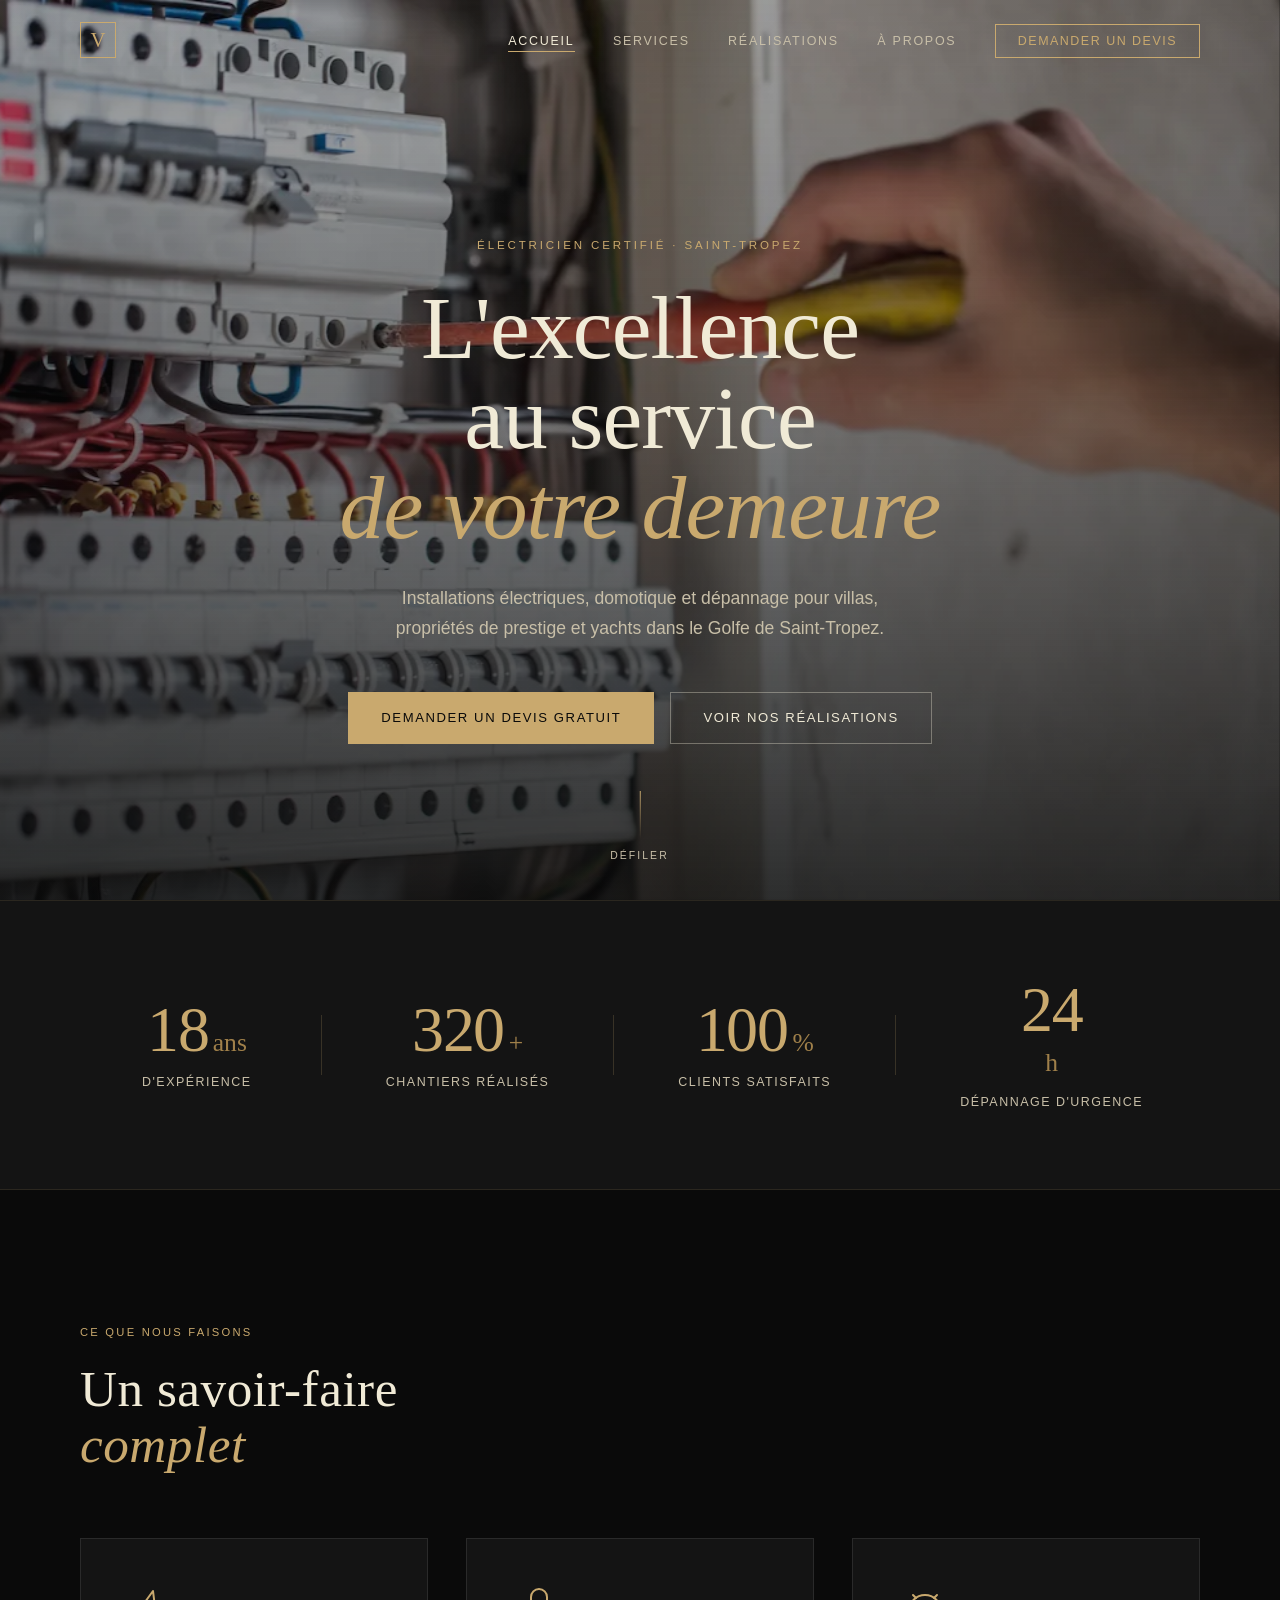
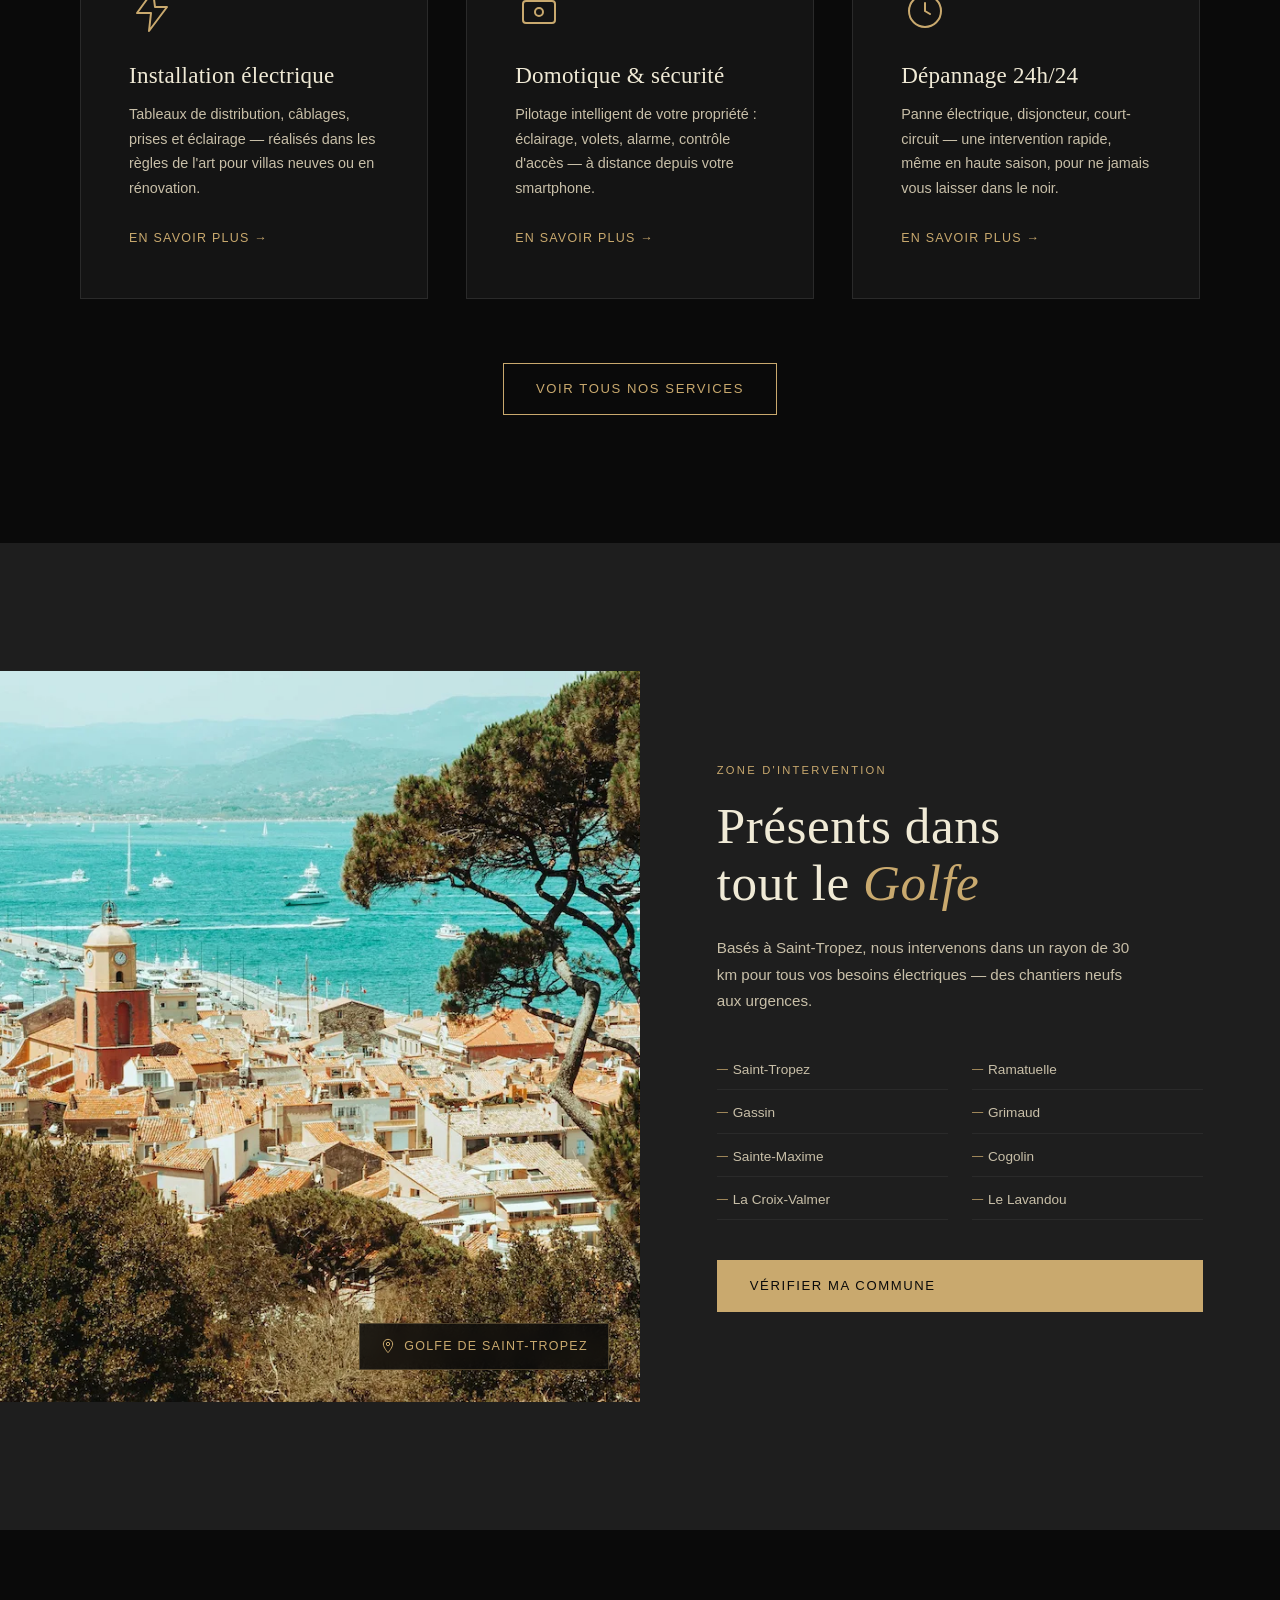
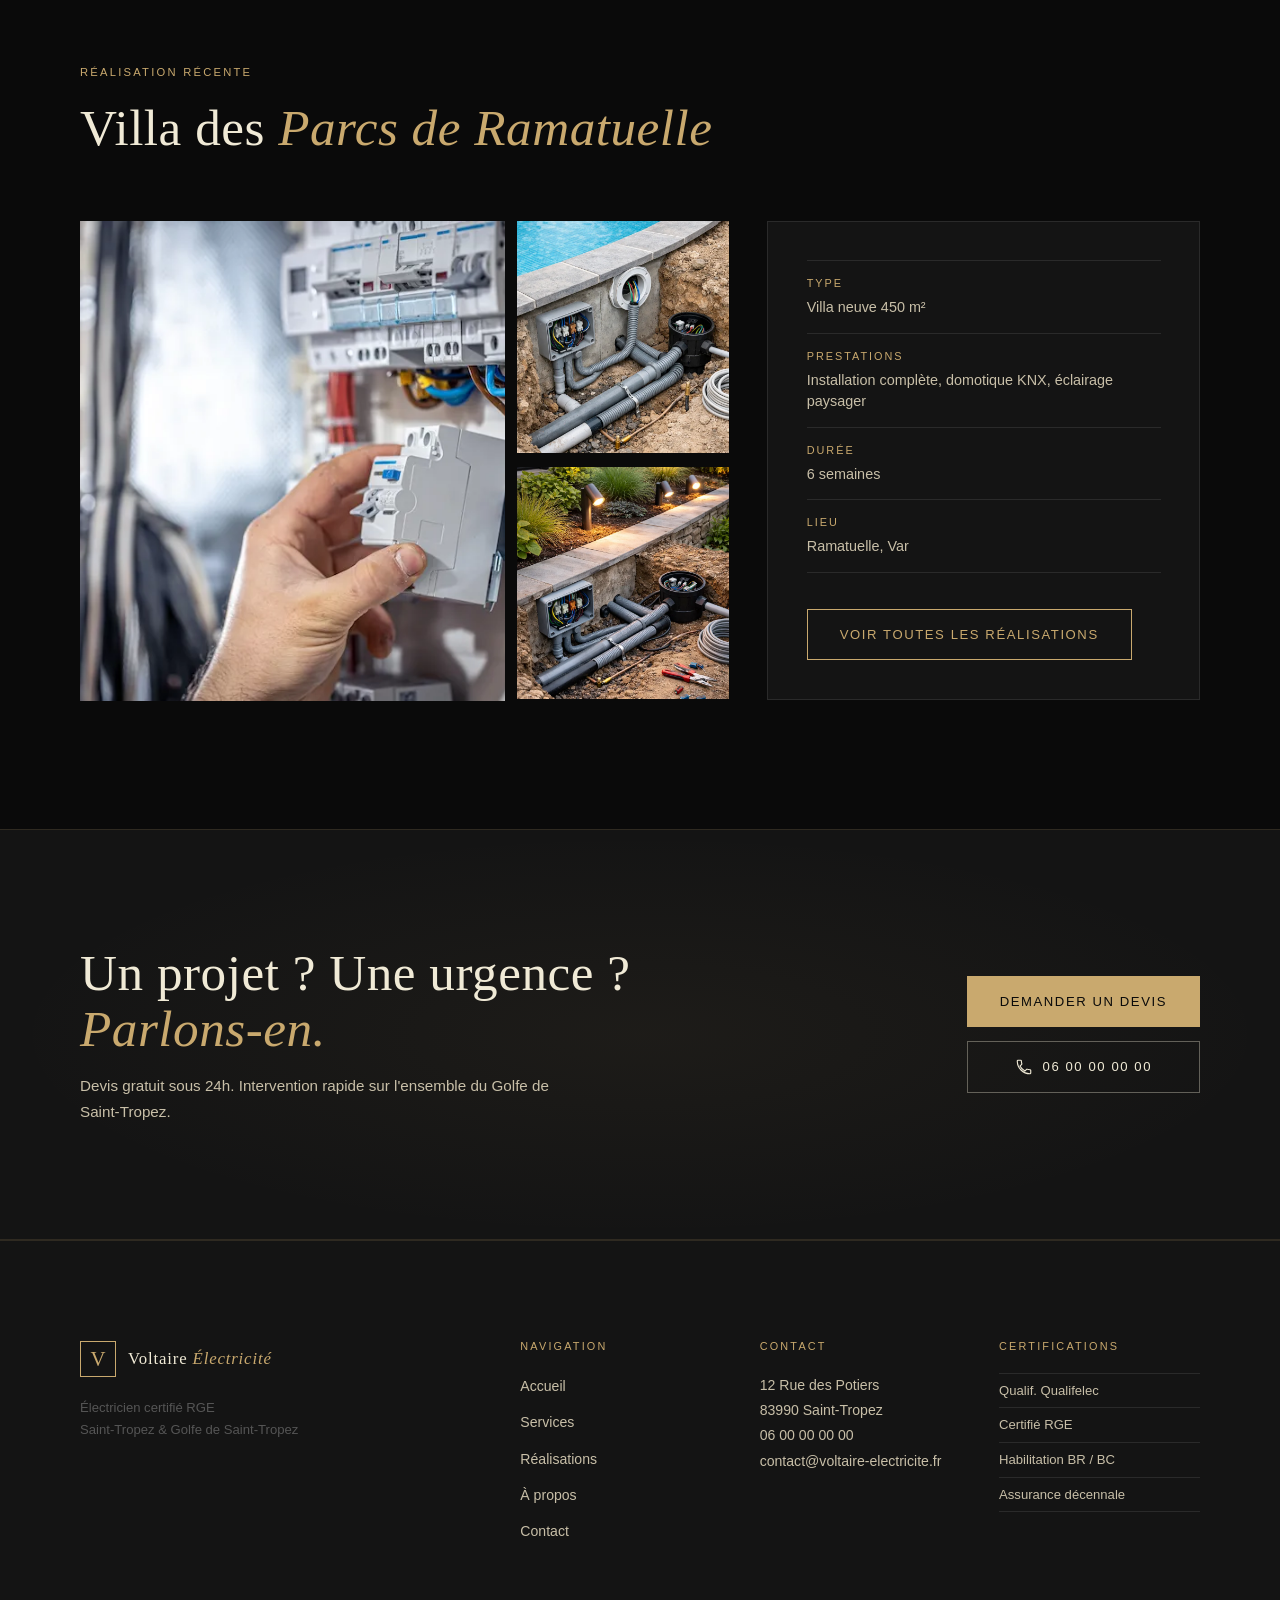
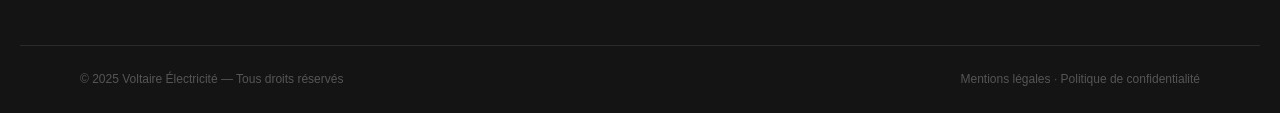
==== commit 5e6b3e2c: "Optimisation performance mobile (LCP, CLS, CSS, HTML)" ====
--- a/index.html
+++ b/index.html
@@ -4,66 +4,348 @@
 <head>
     <meta charset="UTF-8" />
     <meta name="viewport" content="width=device-width, initial-scale=1.0" />
-
-    <!-- SEO -->
     <meta name="description"
         content="Électricien expert à Saint-Tropez et dans le Golfe. Installations, dépannages et rénovations électriques haut de gamme pour villas et propriétés de prestige." />
-
     <title>Voltaire Électricité — Électricien Saint-Tropez</title>
-
-    <!-- PRELOAD LCP IMAGE (CRUCIAL) -->
-    <link rel="preload" as="image" href="image/tableau-electricite.webp">
-
     <!-- Favicon -->
     <link rel="icon" type="image/x-icon" href="./favicon.ico" />
-
-    <!-- CSS NON BLOQUANT -->
-    <link rel="stylesheet" href="./css/fonts.css" media="print" onload="this.media='all'">
-    <link rel="stylesheet" href="./css/style.css" media="print" onload="this.media='all'">
-    <link rel="stylesheet" href="./css/index.css" media="print" onload="this.media='all'">
-
-    <!-- fallback -->
-    <noscript>
-        <link rel="stylesheet" href="./css/style.css">
-        <link rel="stylesheet" href="./css/index.css">
-    </noscript>
-
+    <link rel="icon" type="image/png" sizes="32x32" href="./favicon-32.png" />
+    <link rel="apple-touch-icon" sizes="180x180" href="./apple-touch-icon.png" />
+
+    <!-- Polices locales -->
+    <link rel="stylesheet" href="./css/fonts.css" />
+
+    <!-- CSS global + page -->
+    <link rel="stylesheet" href="./css/style.css" />
+    <link rel="stylesheet" href="./css/index.css" />
 </head>
 
 <body>
 
-    <!-- HERO -->
-    <section id="hero">
+    <!-- ============================================================
+       HEADER / NAV
+  ============================================================ -->
+    <header id="header">
+        <div class="header-inner">
+
+            <!-- Logo : remplace par ton fichier image quand il est prêt -->
+            <a href="index.html" class="logo" aria-label="Voltaire Électricité – Accueil">
+                <span class="logo-mark">V</span>
+            </a>
+
+            <nav class="nav-main" aria-label="Navigation principale">
+                <ul>
+                    <li><a href="index.html" class="active">Accueil</a></li>
+                    <li><a href="services.html">Services</a></li>
+                    <li><a href="realisations.html">Réalisations</a></li>
+                    <li><a href="about.html">À propos</a></li>
+                    <li><a href="contact.html" class="nav-cta">Demander un devis</a></li>
+                </ul>
+            </nav>
+
+            <button class="burger" aria-label="Ouvrir le menu" aria-expanded="false">
+                <span></span><span></span><span></span>
+            </button>
+
+        </div>
+    </header>
+
+    <!-- ============================================================
+       HERO
+  ============================================================ -->
+    <section id="hero" aria-label="Introduction">
 
         <div class="hero-bg">
-            <img src="image/tableau-electricite.webp" alt="tableau electricite" id="hero-img" loading="eager"
-                fetchpriority="high" decoding="async" width="1920" height="1080" />
+            <!-- Remplace ce src par ton image hero (villa, installation électrique premium) -->
+            <img src="image/tableau-electricite.webp" alt="tableau electricite" id="hero-img" />
             <div class="hero-overlay"></div>
         </div>
 
         <div class="hero-content">
-            <p class="hero-eyebrow">Électricien certifié · Saint-Tropez</p>
-
-            <h1 class="hero-title">
+            <p class="hero-eyebrow" data-anim="fade-up">Électricien certifié · Saint-Tropez</p>
+            <h1 class="hero-title" data-anim="fade-up" data-delay="1">
                 L'excellence<br />au service<br /><em>de votre demeure</em>
             </h1>
-
-            <p class="hero-sub">
-                Installations électriques, domotique et dépannage pour villas,
+            <p class="hero-sub" data-anim="fade-up" data-delay="2">
+                Installations électriques, domotique et dépannage pour villas,<br />
                 propriétés de prestige et yachts dans le Golfe de Saint-Tropez.
             </p>
-
-            <div class="hero-actions">
+            <div class="hero-actions" data-anim="fade-up" data-delay="3">
+                <a href="contact.html" class="btn-primary">Demander un devis gratuit</a>
+                <a href="realisations.html" class="btn-ghost">Voir nos réalisations</a>
+            </div>
+        </div>
+
+        <div class="hero-scroll" aria-hidden="true">
+            <span></span>
+            <p>Défiler</p>
+        </div>
+
+    </section>
+
+    <!-- ============================================================
+       BANDEAU CONFIANCE (CHIFFRES CLÉS)
+  ============================================================ -->
+    <section id="chiffres" aria-label="Chiffres clés">
+        <div class="container">
+            <ul class="chiffres-list">
+                <li data-anim="fade-up">
+                    <strong class="chiffre-nb" data-count="18">0</strong>
+                    <span class="chiffre-unit">ans</span>
+                    <p>d'expérience</p>
+                </li>
+                <li class="separator" aria-hidden="true"></li>
+                <li data-anim="fade-up" data-delay="1">
+                    <strong class="chiffre-nb" data-count="320">0</strong>
+                    <span class="chiffre-unit">+</span>
+                    <p>chantiers réalisés</p>
+                </li>
+                <li class="separator" aria-hidden="true"></li>
+                <li data-anim="fade-up" data-delay="2">
+                    <strong class="chiffre-nb" data-count="100">0</strong>
+                    <span class="chiffre-unit">%</span>
+                    <p>clients satisfaits</p>
+                </li>
+                <li class="separator" aria-hidden="true"></li>
+                <li data-anim="fade-up" data-delay="3">
+                    <strong class="chiffre-nb">24</strong>
+                    <span class="chiffre-unit">h</span>
+                    <p>dépannage d'urgence</p>
+                </li>
+            </ul>
+        </div>
+    </section>
+
+    <!-- ============================================================
+       APERÇU SERVICES
+  ============================================================ -->
+    <section id="services-preview" aria-labelledby="services-title">
+        <div class="container">
+
+            <div class="section-header" data-anim="fade-up">
+                <span class="section-label">Ce que nous faisons</span>
+                <h2 id="services-title">Un savoir-faire<br /><em>complet</em></h2>
+            </div>
+
+            <div class="services-grid">
+
+                <article class="service-card" data-anim="fade-up" data-delay="0">
+                    <div class="service-icon" aria-hidden="true">
+                        <svg viewBox="0 0 48 48" fill="none" xmlns="http://www.w3.org/2000/svg">
+                            <path d="M24 4L8 26h14l-2 18 18-24H26L24 4z" stroke="currentColor" stroke-width="2"
+                                stroke-linejoin="round" />
+                        </svg>
+                    </div>
+                    <h3>Installation électrique</h3>
+                    <p>Tableaux de distribution, câblages, prises et éclairage — réalisés dans les règles de l'art pour
+                        villas neuves ou en rénovation.</p>
+                    <a href="services.html#installation" class="card-link">En savoir plus →</a>
+                </article>
+
+                <article class="service-card" data-anim="fade-up" data-delay="1">
+                    <div class="service-icon" aria-hidden="true">
+                        <svg viewBox="0 0 48 48" fill="none" xmlns="http://www.w3.org/2000/svg">
+                            <rect x="8" y="14" width="32" height="22" rx="3" stroke="currentColor" stroke-width="2" />
+                            <path d="M16 14V10a8 8 0 0116 0v4" stroke="currentColor" stroke-width="2" />
+                            <circle cx="24" cy="25" r="4" stroke="currentColor" stroke-width="2" />
+                        </svg>
+                    </div>
+                    <h3>Domotique & sécurité</h3>
+                    <p>Pilotage intelligent de votre propriété : éclairage, volets, alarme, contrôle d'accès — à
+                        distance depuis votre smartphone.</p>
+                    <a href="services.html#domotique" class="card-link">En savoir plus →</a>
+                </article>
+
+                <article class="service-card" data-anim="fade-up" data-delay="2">
+                    <div class="service-icon" aria-hidden="true">
+                        <svg viewBox="0 0 48 48" fill="none" xmlns="http://www.w3.org/2000/svg">
+                            <circle cx="24" cy="24" r="16" stroke="currentColor" stroke-width="2" />
+                            <path d="M24 16v8l5 3" stroke="currentColor" stroke-width="2" stroke-linecap="round" />
+                            <path d="M12 8l3 3M36 8l-3 3" stroke="currentColor" stroke-width="2"
+                                stroke-linecap="round" />
+                        </svg>
+                    </div>
+                    <h3>Dépannage 24h/24</h3>
+                    <p>Panne électrique, disjoncteur, court-circuit — une intervention rapide, même en haute saison,
+                        pour ne jamais vous laisser dans le noir.</p>
+                    <a href="services.html#depannage" class="card-link">En savoir plus →</a>
+                </article>
+
+            </div>
+
+            <div class="services-more" data-anim="fade-up">
+                <a href="services.html" class="btn-outline">Voir tous nos services</a>
+            </div>
+
+        </div>
+    </section>
+
+    <!-- ============================================================
+       ZONE D'INTERVENTION
+  ============================================================ -->
+    <section id="zone" aria-labelledby="zone-title">
+        <div class="zone-inner">
+
+            <div class="zone-visual" data-anim="fade-right">
+                <!-- Remplace par une photo de Saint-Tropez / du Golfe -->
+                <img src="image/saint-tropez-vue.webp" alt="Vue sur le Golfe de Saint-Tropez" loading="lazy" />
+                <div class="zone-badge">
+                    <svg viewBox="0 0 24 24" fill="none" aria-hidden="true">
+                        <path d="M12 2C8.13 2 5 5.13 5 9c0 5.25 7 13 7 13s7-7.75 7-13c0-3.87-3.13-7-7-7z"
+                            stroke="currentColor" stroke-width="1.5" />
+                        <circle cx="12" cy="9" r="2.5" stroke="currentColor" stroke-width="1.5" />
+                    </svg>
+                    Golfe de Saint-Tropez
+                </div>
+            </div>
+
+            <div class="zone-content" data-anim="fade-left">
+                <span class="section-label">Zone d'intervention</span>
+                <h2 id="zone-title">Présents dans<br />tout le <em>Golfe</em></h2>
+                <p>Basés à Saint-Tropez, nous intervenons dans un rayon de 30 km pour tous vos besoins électriques — des
+                    chantiers neufs aux urgences.</p>
+                <ul class="zone-list">
+                    <li>Saint-Tropez</li>
+                    <li>Ramatuelle</li>
+                    <li>Gassin</li>
+                    <li>Grimaud</li>
+                    <li>Sainte-Maxime</li>
+                    <li>Cogolin</li>
+                    <li>La Croix-Valmer</li>
+                    <li>Le Lavandou</li>
+                </ul>
+                <a href="contact.html" class="btn-primary">Vérifier ma commune</a>
+            </div>
+
+        </div>
+    </section>
+
+    <!-- ============================================================
+       RÉALISATION MISE EN AVANT
+  ============================================================ -->
+    <section id="realisation-featured" aria-labelledby="real-title">
+        <div class="container">
+
+            <div class="section-header" data-anim="fade-up">
+                <span class="section-label">Réalisation récente</span>
+                <h2 id="real-title">Villa des <em>Parcs de Ramatuelle</em></h2>
+            </div>
+
+            <div class="real-showcase" data-anim="fade-up" data-delay="1">
+                <div class="real-images">
+                    <!-- Remplace par tes vraies photos de chantier -->
+                    <img src="image/tableau-electrique-villa.webp" alt="Tableau électrique villa de luxe"
+                        class="real-img-main" loading="lazy" />
+                    <img src="image/cablage-piscine.webp" alt="Câblage encastré piscine" class="real-img-s1"
+                        loading="lazy" />
+                    <img src="image/installation-luminaires.webp" alt="Éclairage extérieur architectural"
+                        class="real-img-s2" loading="lazy" />
+                </div>
+                <div class="real-info">
+                    <dl>
+                        <div>
+                            <dt>Type</dt>
+                            <dd>Villa neuve 450 m²</dd>
+                        </div>
+                        <div>
+                            <dt>Prestations</dt>
+                            <dd>Installation complète, domotique KNX, éclairage paysager</dd>
+                        </div>
+                        <div>
+                            <dt>Durée</dt>
+                            <dd>6 semaines</dd>
+                        </div>
+                        <div>
+                            <dt>Lieu</dt>
+                            <dd>Ramatuelle, Var</dd>
+                        </div>
+                    </dl>
+                    <a href="realisations.html" class="btn-outline">Voir toutes les réalisations</a>
+                </div>
+            </div>
+
+        </div>
+    </section>
+
+    <!-- ============================================================
+       BANDE CTA
+  ============================================================ -->
+    <section id="cta-band" aria-label="Appel à l'action">
+        <div class="cta-band-inner">
+            <div class="cta-band-content" data-anim="fade-up">
+                <h2>Un projet ? Une urgence ?<br /><em>Parlons-en.</em></h2>
+                <p>Devis gratuit sous 24h. Intervention rapide sur l'ensemble du Golfe de Saint-Tropez.</p>
+            </div>
+            <div class="cta-band-actions" data-anim="fade-up" data-delay="1">
                 <a href="contact.html" class="btn-primary">Demander un devis</a>
-                <a href="realisations.html" class="btn-ghost">Voir nos réalisations</a>
-            </div>
-        </div>
-
-    </section>
-
-    <!-- JS DEFER -->
-    <script src="./js/main.js" defer></script>
-    <script src="./js/index.js" defer></script>
+                <a href="tel:+33600000000" class="btn-ghost">
+                    <svg viewBox="0 0 24 24" fill="none" aria-hidden="true">
+                        <path
+                            d="M6.6 10.8c1.4 2.8 3.8 5.1 6.6 6.6l2.2-2.2c.3-.3.7-.4 1-.2 1.1.4 2.3.6 3.6.6.6 0 1 .4 1 1V20c0 .6-.4 1-1 1-9.4 0-17-7.6-17-17 0-.6.4-1 1-1h3.5c.6 0 1 .4 1 1 0 1.3.2 2.5.6 3.6.1.3 0 .7-.2 1L6.6 10.8z"
+                            stroke="currentColor" stroke-width="1.5" />
+                    </svg>
+                    06 00 00 00 00
+                </a>
+            </div>
+        </div>
+    </section>
+
+    <!-- ============================================================
+       FOOTER
+  ============================================================ -->
+    <footer id="footer">
+        <div class="footer-inner">
+
+            <div class="footer-brand">
+                <a href="index.html" class="logo" aria-label="Voltaire Électricité">
+                    <span class="logo-mark">V</span>
+                    <span class="logo-text">Voltaire <em>Électricité</em></span>
+                </a>
+                <p>Électricien certifié RGE<br />Saint-Tropez & Golfe de Saint-Tropez</p>
+            </div>
+
+            <nav class="footer-nav" aria-label="Navigation secondaire">
+                <h3>Navigation</h3>
+                <ul>
+                    <li><a href="index.html">Accueil</a></li>
+                    <li><a href="services.html">Services</a></li>
+                    <li><a href="realisations.html">Réalisations</a></li>
+                    <li><a href="about.html">À propos</a></li>
+                    <li><a href="contact.html">Contact</a></li>
+                </ul>
+            </nav>
+
+            <div class="footer-contact">
+                <h3>Contact</h3>
+                <address>
+                    <p>12 Rue des Potiers<br />83990 Saint-Tropez</p>
+                    <p><a href="tel:+33600000000">06 00 00 00 00</a></p>
+                    <p><a href="mailto:contact@voltaire-electricite.fr">contact@voltaire-electricite.fr</a></p>
+                </address>
+            </div>
+
+            <div class="footer-certifs">
+                <h3>Certifications</h3>
+                <ul>
+                    <li>Qualif. Qualifelec</li>
+                    <li>Certifié RGE</li>
+                    <li>Habilitation BR / BC</li>
+                    <li>Assurance décennale</li>
+                </ul>
+            </div>
+
+        </div>
+
+        <div class="footer-bottom">
+            <p>© 2025 Voltaire Électricité — Tous droits réservés</p>
+            <p><a href="mentions-legales.html">Mentions légales</a> · <a href="politique-confidentialite.html">Politique
+                    de confidentialité</a></p>
+        </div>
+    </footer>
+
+    <!-- JS global + page -->
+    <script src="./js/main.js"></script>
+    <script src="./js/index.js"></script>
 
 </body>
 
--- a/css/index.css
+++ b/css/index.css
@@ -1,5 +1,5 @@
 /* ============================================================
-   INDEX.CSS — OPTIMISÉ PERFORMANCE
+   INDEX.CSS — Styles spécifiques à la page Accueil
 ============================================================ */
 
 /* --- HERO ---------------------------------------------------- */
@@ -11,14 +11,10 @@
     overflow: hidden;
 }
 
-/* 🔥 OPTIMISATION RENDU */
 .hero-bg {
     position: absolute;
     inset: 0;
     z-index: 0;
-
-    /* GROS GAIN PERF */
-    contain: layout paint;
 }
 
 .hero-bg img {
@@ -26,17 +22,8 @@
     height: 100%;
     object-fit: cover;
     object-position: center 30%;
-
-    /* 🔥 IMPORTANT : évite blocage LCP */
-    will-change: transform;
     transform: scale(1.06);
-}
-
-/* ✅ animation seulement si autorisée */
-@media (prefers-reduced-motion: no-preference) {
-    .hero-bg img {
-        animation: hero-zoom 12s var(--ease) forwards;
-    }
+    animation: hero-zoom 12s var(--ease) forwards;
 }
 
 @keyframes hero-zoom {
@@ -61,14 +48,6 @@
     padding: 0 clamp(20px, 5vw, 80px);
     padding-top: 80px;
     max-width: 900px;
-}
-
-/* 🔥 animations non bloquantes */
-.hero-eyebrow,
-.hero-title,
-.hero-sub,
-.hero-actions {
-    will-change: transform, opacity;
 }
 
 .hero-eyebrow {
@@ -113,20 +92,19 @@
     animation: fade-in-up 0.9s 0.45s var(--ease) both;
 }
 
-/* animations GPU-friendly */
 @keyframes fade-in-up {
     from {
         opacity: 0;
-        transform: translate3d(0, 30px, 0);
+        transform: translateY(30px);
     }
 
     to {
         opacity: 1;
-        transform: translate3d(0, 0, 0);
-    }
-}
-
-/* scroll indicator */
+        transform: translateY(0);
+    }
+}
+
+/* Indicateur scroll */
 .hero-scroll {
     position: absolute;
     bottom: 36px;
@@ -156,7 +134,6 @@
     animation: scroll-line 2s ease-in-out infinite;
 }
 
-/* GPU animation */
 @keyframes scroll-line {
     0% {
         transform: scaleY(0);
@@ -165,6 +142,12 @@
 
     50% {
         transform: scaleY(1);
+        transform-origin: top;
+    }
+
+    51% {
+        transform: scaleY(1);
+        transform-origin: bottom;
     }
 
     100% {
@@ -200,29 +183,223 @@
     min-width: 120px;
 }
 
-/* --- OPTI : contenu hors écran */
-#services-preview,
-#zone,
-#realisation-featured {
-    content-visibility: auto;
-    contain-intrinsic-size: 800px;
-}
-
-/* --- SERVICES ----------------------------------------- */
+.chiffre-nb {
+    display: block;
+    font-family: var(--font-serif);
+    font-size: clamp(2.8rem, 5vw, 4.5rem);
+    font-weight: 300;
+    color: var(--or);
+    line-height: 1;
+    letter-spacing: -0.02em;
+}
+
+.chiffre-unit {
+    font-family: var(--font-serif);
+    font-size: clamp(1.4rem, 2vw, 2rem);
+    font-weight: 300;
+    color: var(--or-sombre);
+}
+
+.chiffres-list li>p {
+    margin-top: 8px;
+    font-size: 0.78rem;
+    letter-spacing: 0.12em;
+    text-transform: uppercase;
+    color: var(--ivoire-2);
+}
+
+.chiffres-list .separator {
+    width: 1px;
+    height: 60px;
+    background: rgba(201, 169, 110, 0.2);
+    min-width: unset;
+}
+
+/* --- APERÇU SERVICES ----------------------------------------- */
+#services-preview {
+    padding: var(--section-pad) 0;
+    background: var(--noir);
+}
+
 .services-grid {
     display: grid;
     grid-template-columns: repeat(3, 1fr);
     gap: var(--gap);
 }
 
-/* --- ZONE ------------------------------------- */
+.service-card {
+    background: var(--noir-2);
+    border: 1px solid var(--gris);
+    padding: clamp(32px, 4vw, 48px);
+    position: relative;
+    overflow: hidden;
+    transition: border-color var(--dur) var(--ease),
+        transform var(--dur) var(--ease);
+}
+
+.service-card::before {
+    content: '';
+    position: absolute;
+    inset-block-end: 0;
+    inset-inline-start: 0;
+    width: 100%;
+    height: 2px;
+    background: var(--or);
+    transform: scaleX(0);
+    transform-origin: left;
+    transition: transform var(--dur) var(--ease);
+}
+
+.service-card:hover {
+    border-color: rgba(201, 169, 110, 0.4);
+    transform: translateY(-6px);
+}
+
+.service-card:hover::before {
+    transform: scaleX(1);
+}
+
+.service-icon {
+    width: 48px;
+    height: 48px;
+    color: var(--or);
+    margin-bottom: 28px;
+}
+
+.service-card h3 {
+    font-size: clamp(1.2rem, 1.8vw, 1.5rem);
+    color: var(--ivoire);
+    margin-bottom: 14px;
+}
+
+.service-card p {
+    font-size: 0.9rem;
+    color: var(--ivoire-2);
+    line-height: 1.7;
+    margin-bottom: 24px;
+}
+
+.card-link {
+    font-size: 0.78rem;
+    font-weight: 500;
+    letter-spacing: 0.1em;
+    text-transform: uppercase;
+    color: var(--or);
+    transition: letter-spacing var(--dur) var(--ease);
+}
+
+.card-link:hover {
+    letter-spacing: 0.18em;
+}
+
+.services-more {
+    margin-top: clamp(40px, 5vw, 64px);
+    text-align: center;
+}
+
+/* --- ZONE D'INTERVENTION ------------------------------------- */
+#zone {
+    padding: var(--section-pad) 0;
+    background: var(--noir-3);
+    overflow: hidden;
+}
+
 .zone-inner {
     display: grid;
     grid-template-columns: 1fr 1fr;
     min-height: 600px;
 }
 
-/* --- RÉALISATION ------------------------------- */
+.zone-visual {
+    position: relative;
+    overflow: hidden;
+}
+
+.zone-visual img {
+    width: 100%;
+    height: 100%;
+    object-fit: cover;
+    object-position: center;
+    transition: transform 0.8s var(--ease);
+}
+
+.zone-visual:hover img {
+    transform: scale(1.04);
+}
+
+.zone-badge {
+    position: absolute;
+    bottom: 32px;
+    right: 32px;
+    display: flex;
+    align-items: center;
+    gap: 8px;
+    background: rgba(10, 10, 10, 0.85);
+    backdrop-filter: blur(8px);
+    border: 1px solid rgba(201, 169, 110, 0.3);
+    padding: 12px 20px;
+    font-size: 0.78rem;
+    font-weight: 500;
+    letter-spacing: 0.1em;
+    text-transform: uppercase;
+    color: var(--or);
+}
+
+.zone-badge svg {
+    width: 16px;
+    height: 16px;
+    flex-shrink: 0;
+}
+
+.zone-content {
+    padding: clamp(48px, 7vw, 96px) clamp(32px, 6vw, 80px);
+    display: flex;
+    flex-direction: column;
+    justify-content: center;
+}
+
+.zone-content h2 {
+    margin-bottom: 24px;
+}
+
+.zone-content>p {
+    font-size: 0.95rem;
+    color: var(--ivoire-2);
+    line-height: 1.75;
+    margin-bottom: 36px;
+    max-width: 420px;
+}
+
+.zone-list {
+    display: grid;
+    grid-template-columns: 1fr 1fr;
+    gap: 4px 24px;
+    margin-bottom: 40px;
+}
+
+.zone-list li {
+    font-size: 0.85rem;
+    color: var(--ivoire-2);
+    padding: 8px 0;
+    border-bottom: 1px solid var(--gris);
+    position: relative;
+    padding-left: 16px;
+}
+
+.zone-list li::before {
+    content: '—';
+    position: absolute;
+    left: 0;
+    color: var(--or);
+    font-size: 0.7rem;
+}
+
+/* --- RÉALISATION MISE EN AVANT ------------------------------- */
+#realisation-featured {
+    padding: var(--section-pad) 0;
+    background: var(--noir);
+}
+
 .real-showcase {
     display: grid;
     grid-template-columns: 3fr 2fr;
@@ -230,7 +407,66 @@
     align-items: start;
 }
 
-/* --- RESPONSIVE ---------------------------------------------- */
+.real-images {
+    display: grid;
+    grid-template-columns: 2fr 1fr;
+    grid-template-rows: auto auto;
+    gap: 12px;
+}
+
+.real-img-main {
+    grid-column: 1;
+    grid-row: 1 / 3;
+    width: 100%;
+    height: 480px;
+    object-fit: cover;
+}
+
+.real-img-s1,
+.real-img-s2 {
+    width: 100%;
+    height: 232px;
+    object-fit: cover;
+}
+
+.real-info {
+    padding: clamp(24px, 3vw, 40px);
+    background: var(--noir-2);
+    border: 1px solid var(--gris);
+}
+
+.real-info dl {
+    margin-bottom: 36px;
+}
+
+.real-info dl>div {
+    padding: 14px 0;
+    border-bottom: 1px solid var(--gris);
+}
+
+.real-info dl>div:first-child {
+    border-top: 1px solid var(--gris);
+}
+
+.real-info dt {
+    font-size: 0.68rem;
+    font-weight: 500;
+    letter-spacing: 0.18em;
+    text-transform: uppercase;
+    color: var(--or);
+    margin-bottom: 4px;
+}
+
+.real-info dd {
+    font-size: 0.9rem;
+    color: var(--ivoire-2);
+    line-height: 1.5;
+}
+
+/* --- CTA BAND ------------------------------------------------ */
+/* cta-band déplacé dans style.css (global) */
+
+/* --- Responsive ---------------------------------------------- */
 @media (max-width: 1024px) {
     .services-grid {
         grid-template-columns: 1fr 1fr;
@@ -239,6 +475,22 @@
     .real-showcase {
         grid-template-columns: 1fr;
     }
+
+    .real-images {
+        grid-template-columns: 1fr 1fr;
+        grid-template-rows: auto auto;
+    }
+
+    .real-img-main {
+        grid-column: 1 / 3;
+        grid-row: 1;
+        height: 320px;
+    }
+
+    .real-img-s1,
+    .real-img-s2 {
+        height: 180px;
+    }
 }
 
 @media (max-width: 768px) {
@@ -250,6 +502,27 @@
         grid-template-columns: 1fr;
     }
 
+    .zone-visual {
+        height: 320px;
+    }
+
+    .chiffres-list .separator {
+        display: none;
+    }
+
+    .cta-band-inner {
+        flex-direction: column;
+        text-align: center;
+    }
+
+    .cta-band-content p {
+        max-width: 100%;
+    }
+
+    .cta-band-actions {
+        justify-content: center;
+    }
+
     .hero-sub br {
         display: none;
     }
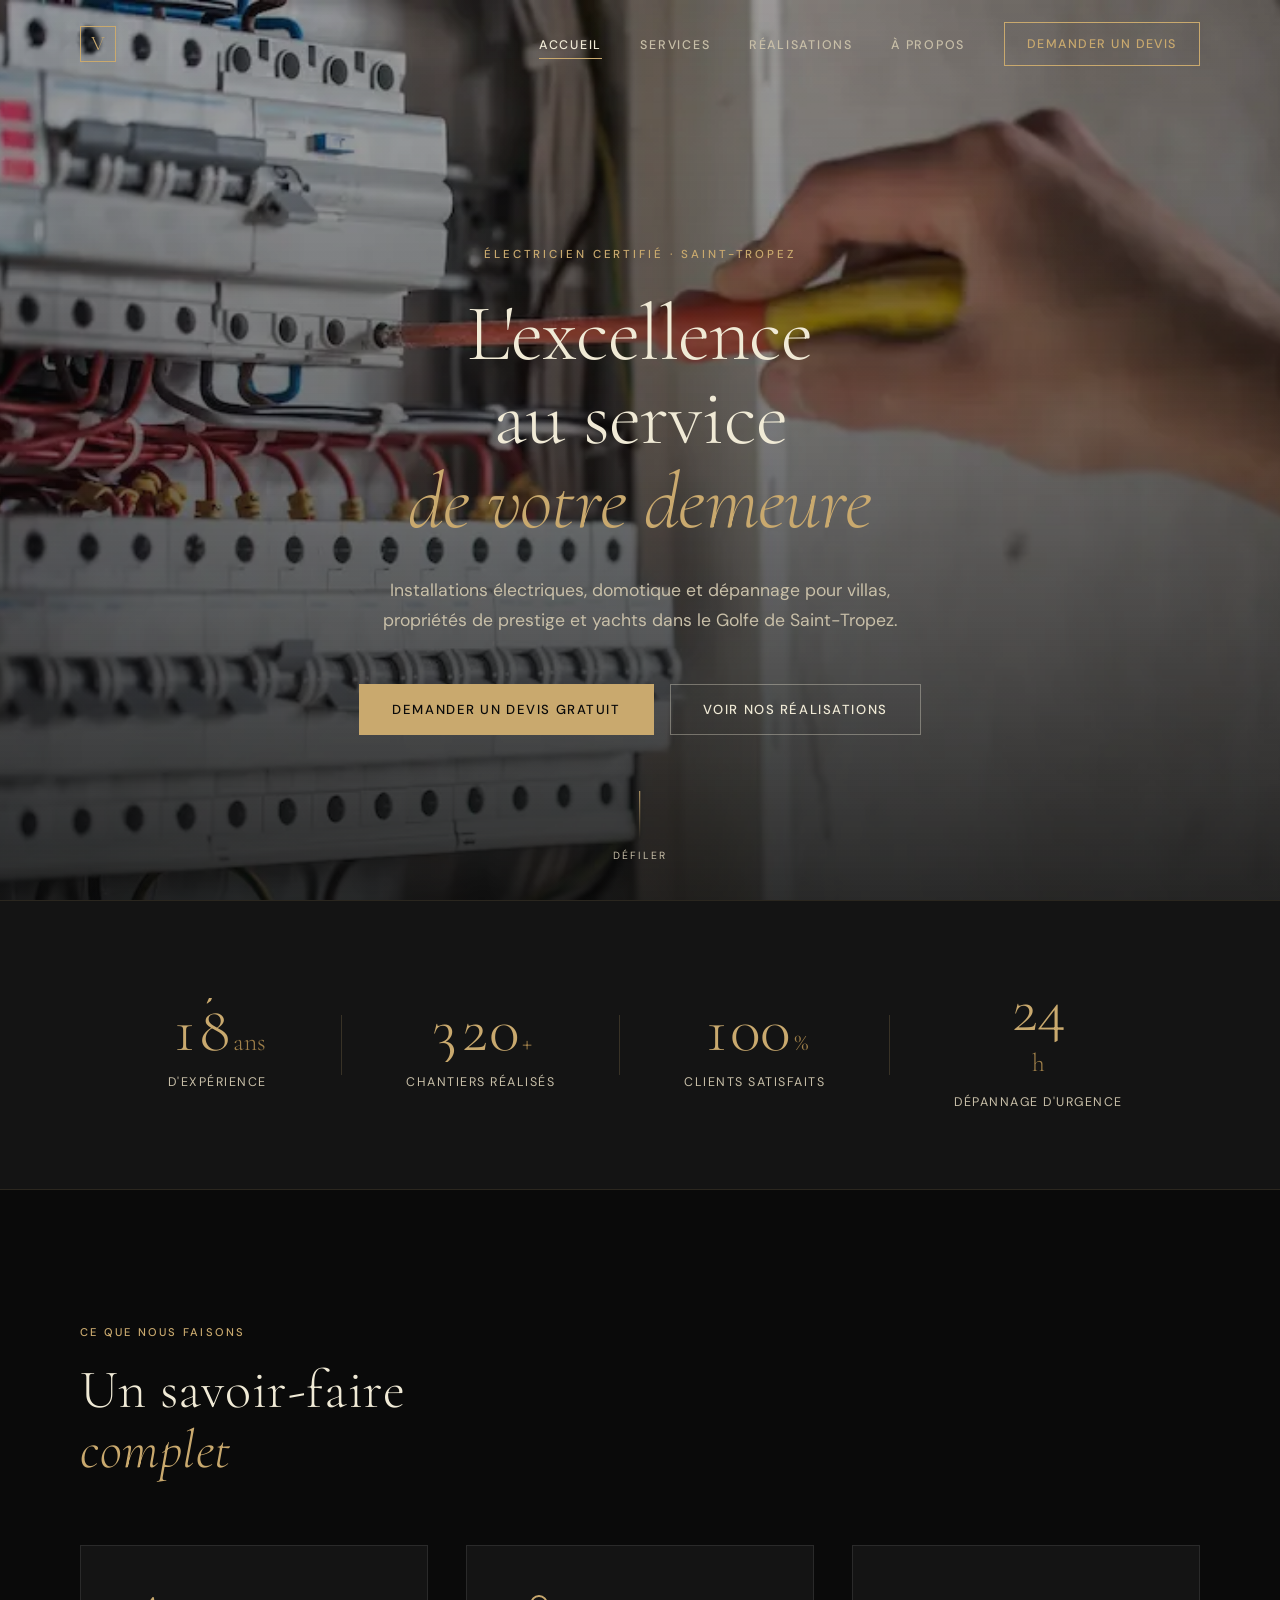
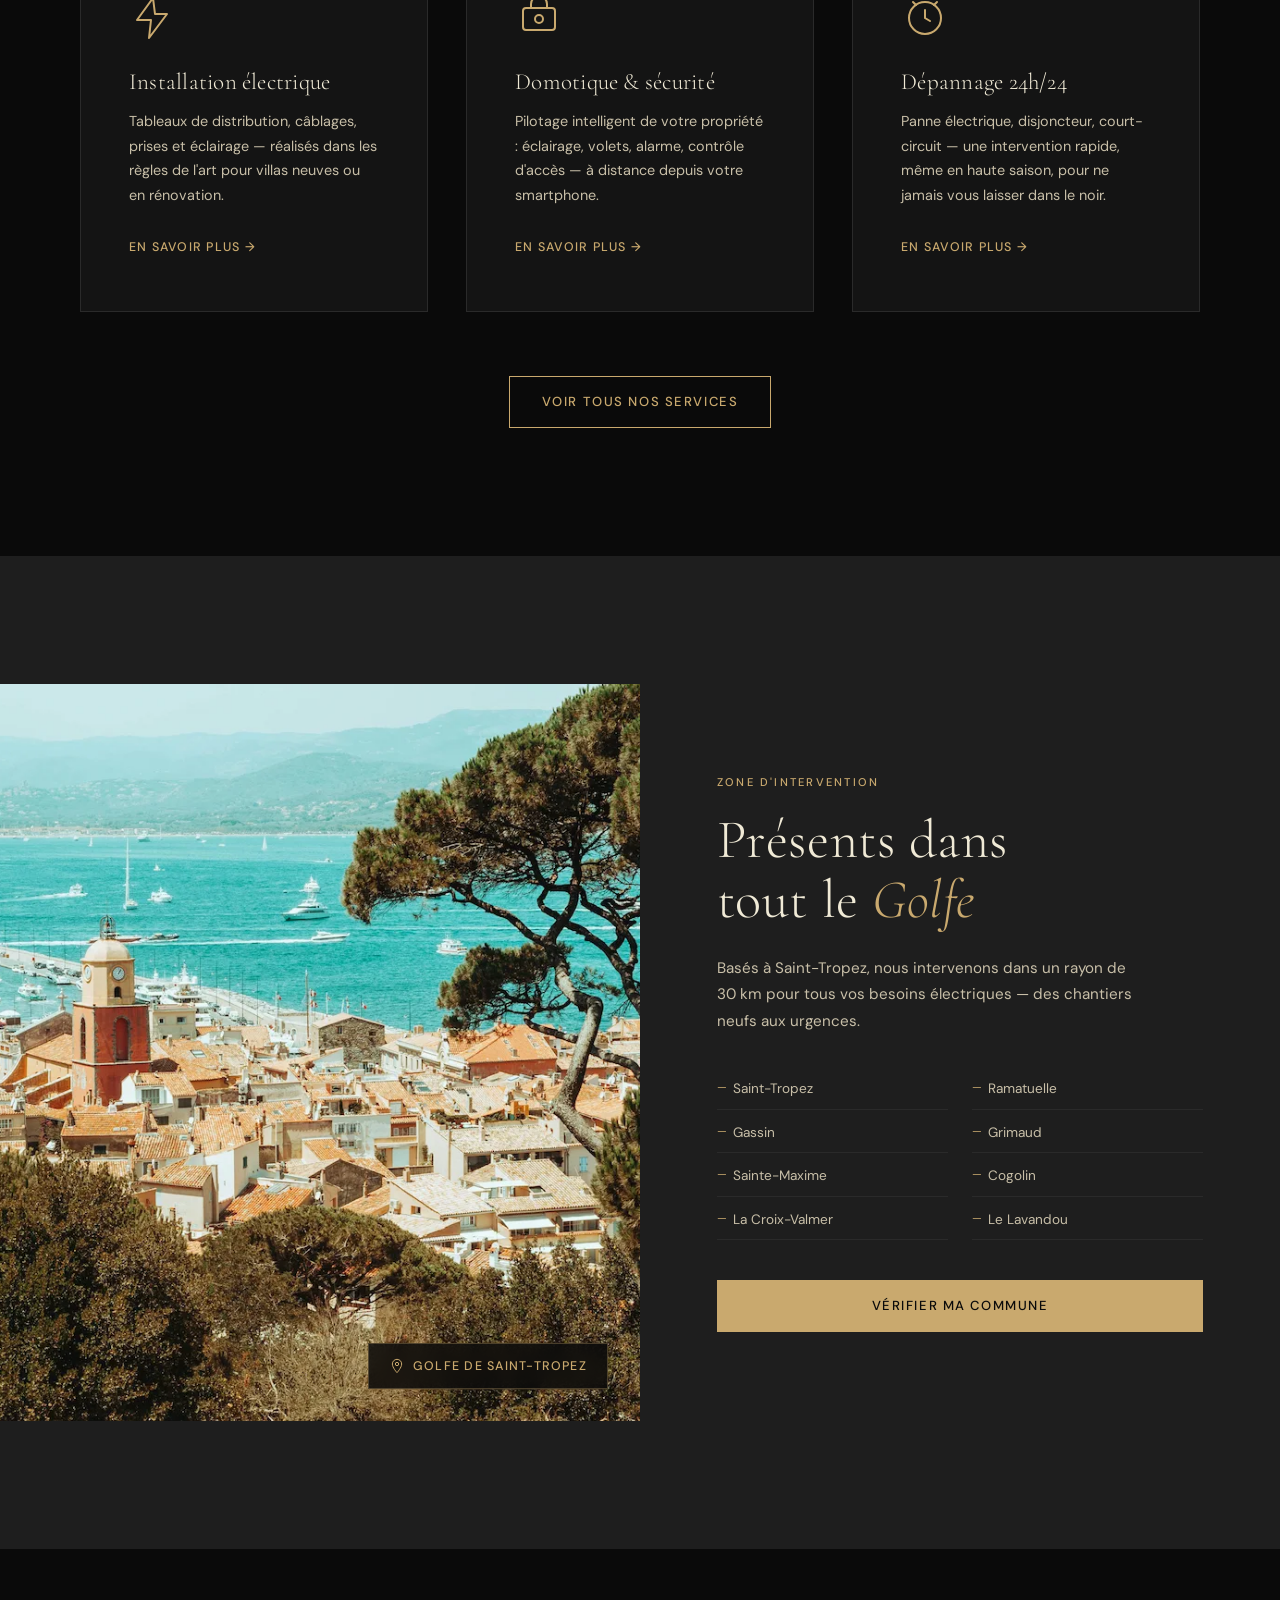
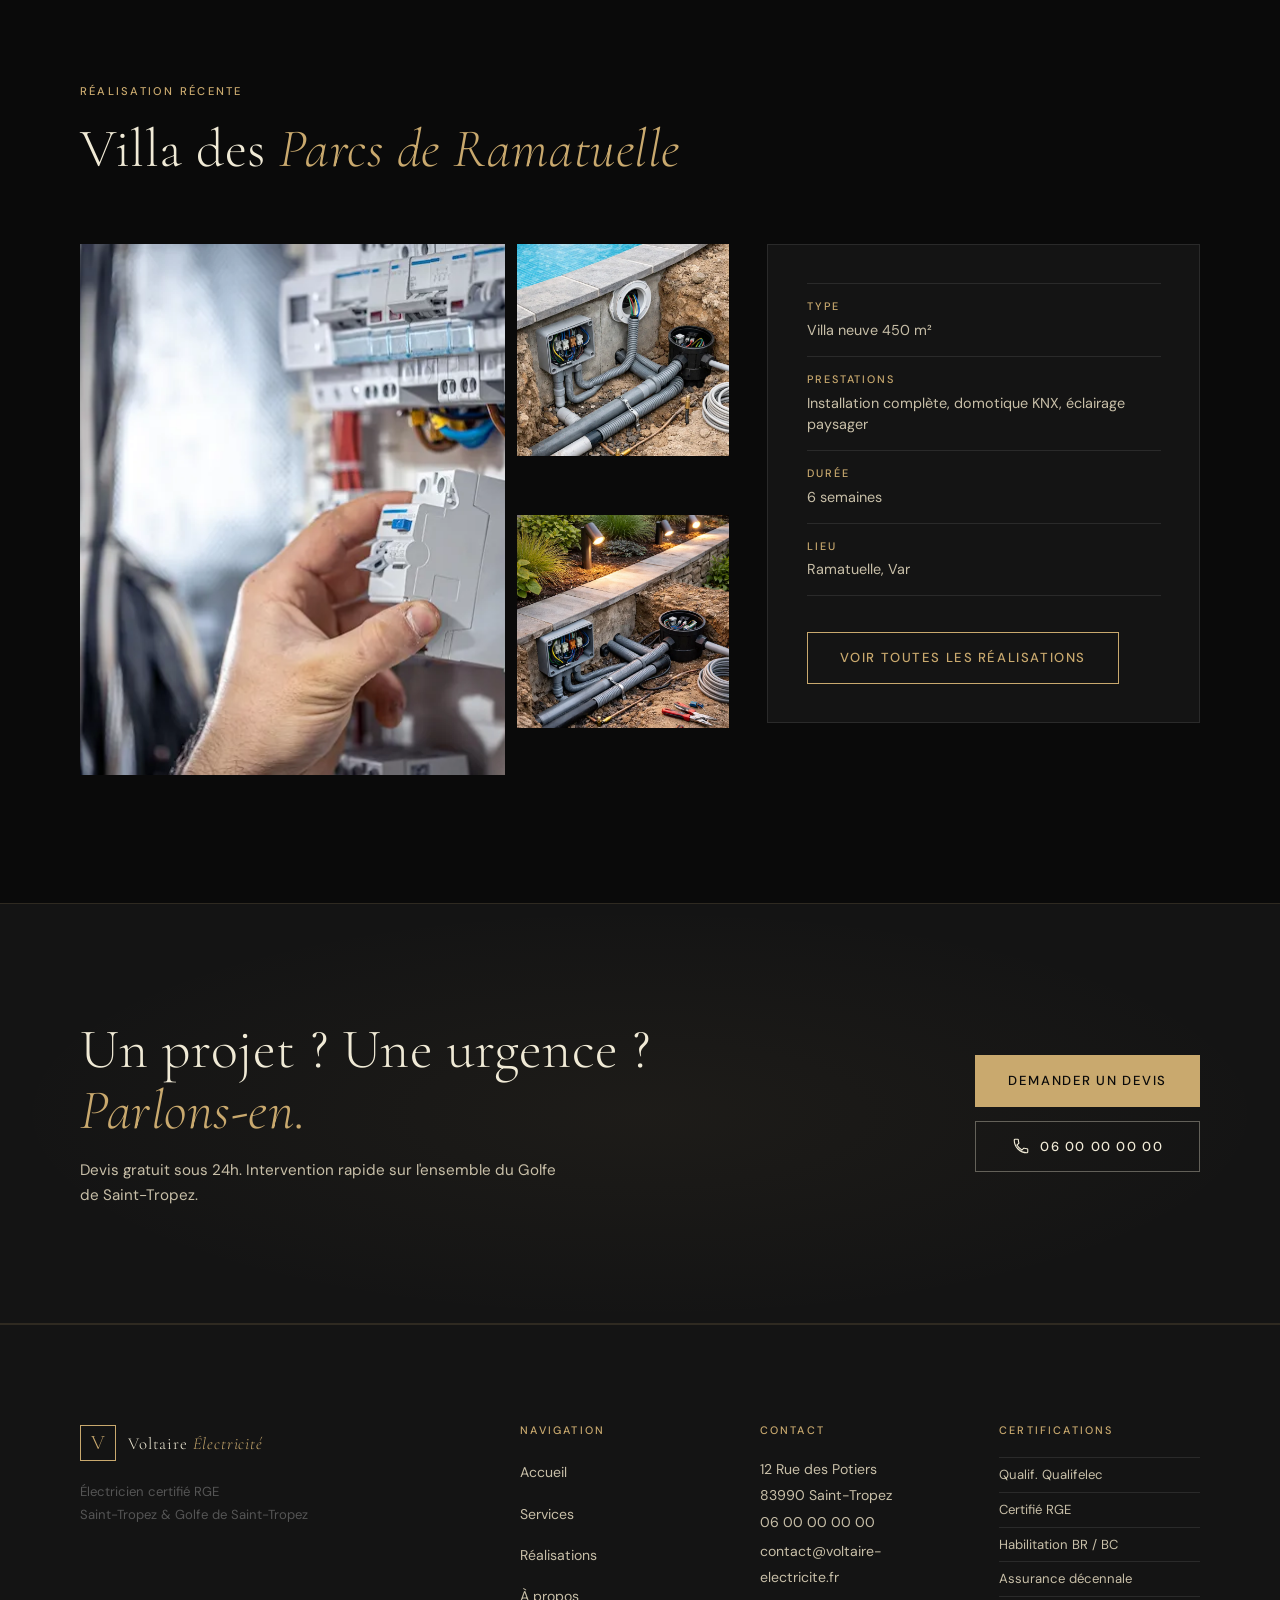
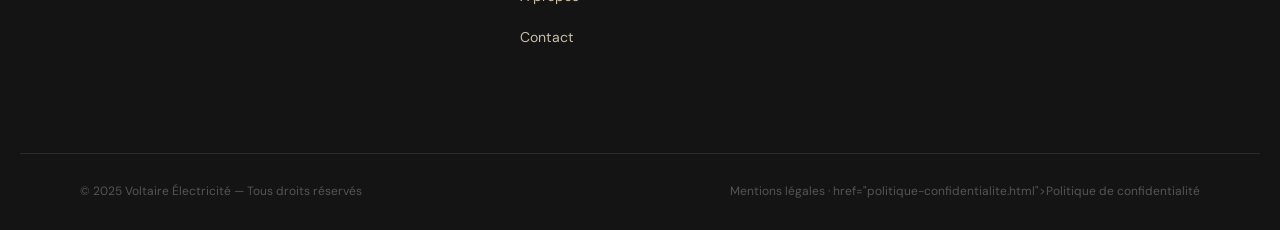
==== commit 62552c87: "Fix responsive complet : burger mobile, ancres, timeline, hero paddings, images" ====
--- a/index.html
+++ b/index.html
@@ -5,30 +5,32 @@
     <meta charset="UTF-8" />
     <meta name="viewport" content="width=device-width, initial-scale=1.0" />
     <meta name="description"
-        content="Électricien expert à Saint-Tropez et dans le Golfe. Installations, dépannages et rénovations électriques haut de gamme pour villas et propriétés de prestige." />
+        content="Électricien expert à Saint-Tropez et dans le Golfe. Installations, dépannages et rénovations électriques haut de gamme." />
     <title>Voltaire Électricité — Électricien Saint-Tropez</title>
-    <!-- Favicon -->
+
     <link rel="icon" type="image/x-icon" href="./favicon.ico" />
     <link rel="icon" type="image/png" sizes="32x32" href="./favicon-32.png" />
     <link rel="apple-touch-icon" sizes="180x180" href="./apple-touch-icon.png" />
 
-    <!-- Polices locales -->
+    <link rel="preload" as="image" href="image/tableau-electricite.webp" fetchpriority="high" />
+
     <link rel="stylesheet" href="./css/fonts.css" />
-
-    <!-- CSS global + page -->
     <link rel="stylesheet" href="./css/style.css" />
     <link rel="stylesheet" href="./css/index.css" />
+
+    <script src="./js/main.js" defer></script>
+    <script src="./js/index.js" defer></script>
 </head>
 
 <body>
 
     <!-- ============================================================
-       HEADER / NAV
+       HEADER / NAV — reste HORS de .page-wrapper : c'est ce qui
+       corrige le bug du burger inaccessible après scroll.
   ============================================================ -->
     <header id="header">
         <div class="header-inner">
 
-            <!-- Logo : remplace par ton fichier image quand il est prêt -->
             <a href="index.html" class="logo" aria-label="Voltaire Électricité – Accueil">
                 <span class="logo-mark">V</span>
             </a>
@@ -43,7 +45,8 @@
                 </ul>
             </nav>
 
-            <button class="burger" aria-label="Ouvrir le menu" aria-expanded="false">
+            <button class="burger" type="button" aria-label="Ouvrir le menu" aria-expanded="false"
+                aria-controls="mobileNav">
                 <span></span><span></span><span></span>
             </button>
 
@@ -51,301 +54,308 @@
     </header>
 
     <!-- ============================================================
-       HERO
+       PANNEAU NAVIGATION MOBILE — élément FIXED indépendant, PAS
+       imbriqué dans #header (fixed dans fixed = panneau tronqué
+       sur WebKit mobile quand on l'ouvre en milieu de scroll).
   ============================================================ -->
-    <section id="hero" aria-label="Introduction">
-
-        <div class="hero-bg">
-            <!-- Remplace ce src par ton image hero (villa, installation électrique premium) -->
-            <img src="image/tableau-electricite.webp" alt="tableau electricite" id="hero-img" />
-            <div class="hero-overlay"></div>
-        </div>
-
-        <div class="hero-content">
-            <p class="hero-eyebrow" data-anim="fade-up">Électricien certifié · Saint-Tropez</p>
-            <h1 class="hero-title" data-anim="fade-up" data-delay="1">
-                L'excellence<br />au service<br /><em>de votre demeure</em>
-            </h1>
-            <p class="hero-sub" data-anim="fade-up" data-delay="2">
-                Installations électriques, domotique et dépannage pour villas,<br />
-                propriétés de prestige et yachts dans le Golfe de Saint-Tropez.
-            </p>
-            <div class="hero-actions" data-anim="fade-up" data-delay="3">
-                <a href="contact.html" class="btn-primary">Demander un devis gratuit</a>
-                <a href="realisations.html" class="btn-ghost">Voir nos réalisations</a>
-            </div>
-        </div>
-
-        <div class="hero-scroll" aria-hidden="true">
-            <span></span>
-            <p>Défiler</p>
-        </div>
-
-    </section>
+    <div class="mobile-nav" id="mobileNav" aria-label="Navigation mobile">
+        <ul>
+            <li><a href="index.html" class="active">Accueil</a></li>
+            <li><a href="services.html">Services</a></li>
+            <li><a href="realisations.html">Réalisations</a></li>
+            <li><a href="about.html">À propos</a></li>
+            <li><a href="contact.html" class="nav-cta">Demander un devis</a></li>
+        </ul>
+    </div>
 
     <!-- ============================================================
-       BANDEAU CONFIANCE (CHIFFRES CLÉS)
+       PAGE WRAPPER — porte overflow-x:hidden à la place de <body>,
+       pour ne jamais impacter la hit-box du header en position:fixed.
   ============================================================ -->
-    <section id="chiffres" aria-label="Chiffres clés">
-        <div class="container">
-            <ul class="chiffres-list">
-                <li data-anim="fade-up">
-                    <strong class="chiffre-nb" data-count="18">0</strong>
-                    <span class="chiffre-unit">ans</span>
-                    <p>d'expérience</p>
-                </li>
-                <li class="separator" aria-hidden="true"></li>
-                <li data-anim="fade-up" data-delay="1">
-                    <strong class="chiffre-nb" data-count="320">0</strong>
-                    <span class="chiffre-unit">+</span>
-                    <p>chantiers réalisés</p>
-                </li>
-                <li class="separator" aria-hidden="true"></li>
-                <li data-anim="fade-up" data-delay="2">
-                    <strong class="chiffre-nb" data-count="100">0</strong>
-                    <span class="chiffre-unit">%</span>
-                    <p>clients satisfaits</p>
-                </li>
-                <li class="separator" aria-hidden="true"></li>
-                <li data-anim="fade-up" data-delay="3">
-                    <strong class="chiffre-nb">24</strong>
-                    <span class="chiffre-unit">h</span>
-                    <p>dépannage d'urgence</p>
-                </li>
-            </ul>
-        </div>
-    </section>
-
-    <!-- ============================================================
-       APERÇU SERVICES
-  ============================================================ -->
-    <section id="services-preview" aria-labelledby="services-title">
-        <div class="container">
-
-            <div class="section-header" data-anim="fade-up">
-                <span class="section-label">Ce que nous faisons</span>
-                <h2 id="services-title">Un savoir-faire<br /><em>complet</em></h2>
-            </div>
-
-            <div class="services-grid">
-
-                <article class="service-card" data-anim="fade-up" data-delay="0">
-                    <div class="service-icon" aria-hidden="true">
-                        <svg viewBox="0 0 48 48" fill="none" xmlns="http://www.w3.org/2000/svg">
-                            <path d="M24 4L8 26h14l-2 18 18-24H26L24 4z" stroke="currentColor" stroke-width="2"
-                                stroke-linejoin="round" />
+    <div class="page-wrapper">
+
+        <!-- HERO -->
+        <section id="hero" aria-label="Introduction">
+
+            <div class="hero-bg">
+                <img src="image/tableau-electricite.webp" alt="Tableau électrique de villa de luxe à Saint-Tropez"
+                    id="hero-img" fetchpriority="high" loading="eager" width="1920" height="1080" />
+                <div class="hero-overlay"></div>
+            </div>
+
+            <div class="hero-content">
+                <p class="hero-eyebrow" data-anim="fade-up">Électricien certifié · Saint-Tropez</p>
+                <h1 class="hero-title" data-anim="fade-up" data-delay="1">
+                    L'excellence<br />au service<br /><em>de votre demeure</em>
+                </h1>
+                <p class="hero-sub" data-anim="fade-up" data-delay="2">
+                    Installations électriques, domotique et dépannage pour villas,<br />
+                    propriétés de prestige et yachts dans le Golfe de Saint-Tropez.
+                </p>
+                <div class="hero-actions" data-anim="fade-up" data-delay="3">
+                    <a href="contact.html" class="btn-primary">Demander un devis gratuit</a>
+                    <a href="realisations.html" class="btn-ghost">Voir nos réalisations</a>
+                </div>
+            </div>
+
+            <div class="hero-scroll" aria-hidden="true">
+                <span></span>
+                <p>Défiler</p>
+            </div>
+
+        </section>
+
+        <!-- CHIFFRES CLÉS -->
+        <section id="chiffres" aria-label="Chiffres clés">
+            <div class="container">
+                <ul class="chiffres-list">
+                    <li data-anim="fade-up">
+                        <strong class="chiffre-nb" data-count="18">0</strong>
+                        <span class="chiffre-unit">ans</span>
+                        <p>d'expérience</p>
+                    </li>
+                    <li class="separator" aria-hidden="true"></li>
+                    <li data-anim="fade-up" data-delay="1">
+                        <strong class="chiffre-nb" data-count="320">0</strong>
+                        <span class="chiffre-unit">+</span>
+                        <p>chantiers réalisés</p>
+                    </li>
+                    <li class="separator" aria-hidden="true"></li>
+                    <li data-anim="fade-up" data-delay="2">
+                        <strong class="chiffre-nb" data-count="100">0</strong>
+                        <span class="chiffre-unit">%</span>
+                        <p>clients satisfaits</p>
+                    </li>
+                    <li class="separator" aria-hidden="true"></li>
+                    <li data-anim="fade-up" data-delay="3">
+                        <strong class="chiffre-nb">24</strong>
+                        <span class="chiffre-unit">h</span>
+                        <p>dépannage d'urgence</p>
+                    </li>
+                </ul>
+            </div>
+        </section>
+
+        <!-- APERÇU SERVICES -->
+        <section id="services-preview" aria-labelledby="services-title">
+            <div class="container">
+
+                <div class="section-header" data-anim="fade-up">
+                    <span class="section-label">Ce que nous faisons</span>
+                    <h2 id="services-title">Un savoir-faire<br /><em>complet</em></h2>
+                </div>
+
+                <div class="services-grid">
+
+                    <article class="service-card" data-anim="fade-up" data-delay="0">
+                        <div class="service-icon" aria-hidden="true">
+                            <svg viewBox="0 0 48 48" fill="none" xmlns="http://www.w3.org/2000/svg">
+                                <path d="M24 4L8 26h14l-2 18 18-24H26L24 4z" stroke="currentColor" stroke-width="2"
+                                    stroke-linejoin="round" />
+                            </svg>
+                        </div>
+                        <h3>Installation électrique</h3>
+                        <p>Tableaux de distribution, câblages, prises et éclairage — réalisés dans les règles de l'art
+                            pour
+                            villas neuves ou en rénovation.</p>
+                        <a href="services.html#installation" class="card-link">En savoir plus →</a>
+                    </article>
+
+                    <article class="service-card" data-anim="fade-up" data-delay="1">
+                        <div class="service-icon" aria-hidden="true">
+                            <svg viewBox="0 0 48 48" fill="none" xmlns="http://www.w3.org/2000/svg">
+                                <rect x="8" y="14" width="32" height="22" rx="3" stroke="currentColor"
+                                    stroke-width="2" />
+                                <path d="M16 14V10a8 8 0 0116 0v4" stroke="currentColor" stroke-width="2" />
+                                <circle cx="24" cy="25" r="4" stroke="currentColor" stroke-width="2" />
+                            </svg>
+                        </div>
+                        <h3>Domotique & sécurité</h3>
+                        <p>Pilotage intelligent de votre propriété : éclairage, volets, alarme, contrôle d'accès — à
+                            distance depuis votre smartphone.</p>
+                        <a href="services.html#domotique" class="card-link">En savoir plus →</a>
+                    </article>
+
+                    <article class="service-card" data-anim="fade-up" data-delay="2">
+                        <div class="service-icon" aria-hidden="true">
+                            <svg viewBox="0 0 48 48" fill="none" xmlns="http://www.w3.org/2000/svg">
+                                <circle cx="24" cy="24" r="16" stroke="currentColor" stroke-width="2" />
+                                <path d="M24 16v8l5 3" stroke="currentColor" stroke-width="2" stroke-linecap="round" />
+                                <path d="M12 8l3 3M36 8l-3 3" stroke="currentColor" stroke-width="2"
+                                    stroke-linecap="round" />
+                            </svg>
+                        </div>
+                        <h3>Dépannage 24h/24</h3>
+                        <p>Panne électrique, disjoncteur, court-circuit — une intervention rapide, même en haute saison,
+                            pour ne jamais vous laisser dans le noir.</p>
+                        <a href="services.html#depannage" class="card-link">En savoir plus →</a>
+                    </article>
+
+                </div>
+
+                <div class="services-more" data-anim="fade-up">
+                    <a href="services.html" class="btn-outline">Voir tous nos services</a>
+                </div>
+
+            </div>
+        </section>
+
+        <!-- ZONE D'INTERVENTION -->
+        <section id="zone" aria-labelledby="zone-title">
+            <div class="zone-inner">
+
+                <div class="zone-visual" data-anim="fade-right">
+                    <img src="image/saint-tropez-vue.webp" alt="Vue sur le Golfe de Saint-Tropez" loading="lazy" />
+                    <div class="zone-badge">
+                        <svg viewBox="0 0 24 24" fill="none" aria-hidden="true">
+                            <path d="M12 2C8.13 2 5 5.13 5 9c0 5.25 7 13 7 13s7-7.75 7-13c0-3.87-3.13-7-7-7z"
+                                stroke="currentColor" stroke-width="1.5" />
+                            <circle cx="12" cy="9" r="2.5" stroke="currentColor" stroke-width="1.5" />
                         </svg>
+                        Golfe de Saint-Tropez
                     </div>
-                    <h3>Installation électrique</h3>
-                    <p>Tableaux de distribution, câblages, prises et éclairage — réalisés dans les règles de l'art pour
-                        villas neuves ou en rénovation.</p>
-                    <a href="services.html#installation" class="card-link">En savoir plus →</a>
-                </article>
-
-                <article class="service-card" data-anim="fade-up" data-delay="1">
-                    <div class="service-icon" aria-hidden="true">
-                        <svg viewBox="0 0 48 48" fill="none" xmlns="http://www.w3.org/2000/svg">
-                            <rect x="8" y="14" width="32" height="22" rx="3" stroke="currentColor" stroke-width="2" />
-                            <path d="M16 14V10a8 8 0 0116 0v4" stroke="currentColor" stroke-width="2" />
-                            <circle cx="24" cy="25" r="4" stroke="currentColor" stroke-width="2" />
+                </div>
+
+                <div class="zone-content" data-anim="fade-left">
+                    <span class="section-label">Zone d'intervention</span>
+                    <h2 id="zone-title">Présents dans<br />tout le <em>Golfe</em></h2>
+                    <p>Basés à Saint-Tropez, nous intervenons dans un rayon de 30 km pour tous vos besoins électriques —
+                        des
+                        chantiers neufs aux urgences.</p>
+                    <ul class="zone-list">
+                        <li>Saint-Tropez</li>
+                        <li>Ramatuelle</li>
+                        <li>Gassin</li>
+                        <li>Grimaud</li>
+                        <li>Sainte-Maxime</li>
+                        <li>Cogolin</li>
+                        <li>La Croix-Valmer</li>
+                        <li>Le Lavandou</li>
+                    </ul>
+                    <a href="contact.html" class="btn-primary">Vérifier ma commune</a>
+                </div>
+
+            </div>
+        </section>
+
+        <!-- RÉALISATION MISE EN AVANT -->
+        <section id="realisation-featured" aria-labelledby="real-title">
+            <div class="container">
+
+                <div class="section-header" data-anim="fade-up">
+                    <span class="section-label">Réalisation récente</span>
+                    <h2 id="real-title">Villa des <em>Parcs de Ramatuelle</em></h2>
+                </div>
+
+                <div class="real-showcase" data-anim="fade-up" data-delay="1">
+                    <div class="real-images">
+                        <img src="image/tableau-electrique-villa.webp" alt="Tableau électrique villa de luxe"
+                            class="real-img-main" loading="lazy" />
+                        <img src="image/cablage-piscine.webp" alt="Câblage encastré piscine" class="real-img-s1"
+                            loading="lazy" />
+                        <img src="image/installation-luminaires.webp" alt="Éclairage extérieur architectural"
+                            class="real-img-s2" loading="lazy" />
+                    </div>
+                    <div class="real-info">
+                        <dl>
+                            <div>
+                                <dt>Type</dt>
+                                <dd>Villa neuve 450 m²</dd>
+                            </div>
+                            <div>
+                                <dt>Prestations</dt>
+                                <dd>Installation complète, domotique KNX, éclairage paysager</dd>
+                            </div>
+                            <div>
+                                <dt>Durée</dt>
+                                <dd>6 semaines</dd>
+                            </div>
+                            <div>
+                                <dt>Lieu</dt>
+                                <dd>Ramatuelle, Var</dd>
+                            </div>
+                        </dl>
+                        <a href="realisations.html" class="btn-outline">Voir toutes les réalisations</a>
+                    </div>
+                </div>
+
+            </div>
+        </section>
+
+        <!-- BANDE CTA -->
+        <section id="cta-band" aria-label="Appel à l'action">
+            <div class="cta-band-inner">
+                <div class="cta-band-content" data-anim="fade-up">
+                    <h2>Un projet ? Une urgence ?<br /><em>Parlons-en.</em></h2>
+                    <p>Devis gratuit sous 24h. Intervention rapide sur l'ensemble du Golfe de Saint-Tropez.</p>
+                </div>
+                <div class="cta-band-actions" data-anim="fade-up" data-delay="1">
+                    <a href="contact.html" class="btn-primary">Demander un devis</a>
+                    <a href="tel:+33600000000" class="btn-ghost">
+                        <svg viewBox="0 0 24 24" fill="none" aria-hidden="true">
+                            <path
+                                d="M6.6 10.8c1.4 2.8 3.8 5.1 6.6 6.6l2.2-2.2c.3-.3.7-.4 1-.2 1.1.4 2.3.6 3.6.6.6 0 1 .4 1 1V20c0 .6-.4 1-1 1-9.4 0-17-7.6-17-17 0-.6.4-1 1-1h3.5c.6 0 1 .4 1 1 0 1.3.2 2.5.6 3.6.1.3 0 .7-.2 1L6.6 10.8z"
+                                stroke="currentColor" stroke-width="1.5" />
                         </svg>
-                    </div>
-                    <h3>Domotique & sécurité</h3>
-                    <p>Pilotage intelligent de votre propriété : éclairage, volets, alarme, contrôle d'accès — à
-                        distance depuis votre smartphone.</p>
-                    <a href="services.html#domotique" class="card-link">En savoir plus →</a>
-                </article>
-
-                <article class="service-card" data-anim="fade-up" data-delay="2">
-                    <div class="service-icon" aria-hidden="true">
-                        <svg viewBox="0 0 48 48" fill="none" xmlns="http://www.w3.org/2000/svg">
-                            <circle cx="24" cy="24" r="16" stroke="currentColor" stroke-width="2" />
-                            <path d="M24 16v8l5 3" stroke="currentColor" stroke-width="2" stroke-linecap="round" />
-                            <path d="M12 8l3 3M36 8l-3 3" stroke="currentColor" stroke-width="2"
-                                stroke-linecap="round" />
-                        </svg>
-                    </div>
-                    <h3>Dépannage 24h/24</h3>
-                    <p>Panne électrique, disjoncteur, court-circuit — une intervention rapide, même en haute saison,
-                        pour ne jamais vous laisser dans le noir.</p>
-                    <a href="services.html#depannage" class="card-link">En savoir plus →</a>
-                </article>
-
-            </div>
-
-            <div class="services-more" data-anim="fade-up">
-                <a href="services.html" class="btn-outline">Voir tous nos services</a>
-            </div>
-
-        </div>
-    </section>
-
-    <!-- ============================================================
-       ZONE D'INTERVENTION
-  ============================================================ -->
-    <section id="zone" aria-labelledby="zone-title">
-        <div class="zone-inner">
-
-            <div class="zone-visual" data-anim="fade-right">
-                <!-- Remplace par une photo de Saint-Tropez / du Golfe -->
-                <img src="image/saint-tropez-vue.webp" alt="Vue sur le Golfe de Saint-Tropez" loading="lazy" />
-                <div class="zone-badge">
-                    <svg viewBox="0 0 24 24" fill="none" aria-hidden="true">
-                        <path d="M12 2C8.13 2 5 5.13 5 9c0 5.25 7 13 7 13s7-7.75 7-13c0-3.87-3.13-7-7-7z"
-                            stroke="currentColor" stroke-width="1.5" />
-                        <circle cx="12" cy="9" r="2.5" stroke="currentColor" stroke-width="1.5" />
-                    </svg>
-                    Golfe de Saint-Tropez
-                </div>
-            </div>
-
-            <div class="zone-content" data-anim="fade-left">
-                <span class="section-label">Zone d'intervention</span>
-                <h2 id="zone-title">Présents dans<br />tout le <em>Golfe</em></h2>
-                <p>Basés à Saint-Tropez, nous intervenons dans un rayon de 30 km pour tous vos besoins électriques — des
-                    chantiers neufs aux urgences.</p>
-                <ul class="zone-list">
-                    <li>Saint-Tropez</li>
-                    <li>Ramatuelle</li>
-                    <li>Gassin</li>
-                    <li>Grimaud</li>
-                    <li>Sainte-Maxime</li>
-                    <li>Cogolin</li>
-                    <li>La Croix-Valmer</li>
-                    <li>Le Lavandou</li>
-                </ul>
-                <a href="contact.html" class="btn-primary">Vérifier ma commune</a>
-            </div>
-
-        </div>
-    </section>
-
-    <!-- ============================================================
-       RÉALISATION MISE EN AVANT
-  ============================================================ -->
-    <section id="realisation-featured" aria-labelledby="real-title">
-        <div class="container">
-
-            <div class="section-header" data-anim="fade-up">
-                <span class="section-label">Réalisation récente</span>
-                <h2 id="real-title">Villa des <em>Parcs de Ramatuelle</em></h2>
-            </div>
-
-            <div class="real-showcase" data-anim="fade-up" data-delay="1">
-                <div class="real-images">
-                    <!-- Remplace par tes vraies photos de chantier -->
-                    <img src="image/tableau-electrique-villa.webp" alt="Tableau électrique villa de luxe"
-                        class="real-img-main" loading="lazy" />
-                    <img src="image/cablage-piscine.webp" alt="Câblage encastré piscine" class="real-img-s1"
-                        loading="lazy" />
-                    <img src="image/installation-luminaires.webp" alt="Éclairage extérieur architectural"
-                        class="real-img-s2" loading="lazy" />
-                </div>
-                <div class="real-info">
-                    <dl>
-                        <div>
-                            <dt>Type</dt>
-                            <dd>Villa neuve 450 m²</dd>
-                        </div>
-                        <div>
-                            <dt>Prestations</dt>
-                            <dd>Installation complète, domotique KNX, éclairage paysager</dd>
-                        </div>
-                        <div>
-                            <dt>Durée</dt>
-                            <dd>6 semaines</dd>
-                        </div>
-                        <div>
-                            <dt>Lieu</dt>
-                            <dd>Ramatuelle, Var</dd>
-                        </div>
-                    </dl>
-                    <a href="realisations.html" class="btn-outline">Voir toutes les réalisations</a>
-                </div>
-            </div>
-
-        </div>
-    </section>
-
-    <!-- ============================================================
-       BANDE CTA
-  ============================================================ -->
-    <section id="cta-band" aria-label="Appel à l'action">
-        <div class="cta-band-inner">
-            <div class="cta-band-content" data-anim="fade-up">
-                <h2>Un projet ? Une urgence ?<br /><em>Parlons-en.</em></h2>
-                <p>Devis gratuit sous 24h. Intervention rapide sur l'ensemble du Golfe de Saint-Tropez.</p>
-            </div>
-            <div class="cta-band-actions" data-anim="fade-up" data-delay="1">
-                <a href="contact.html" class="btn-primary">Demander un devis</a>
-                <a href="tel:+33600000000" class="btn-ghost">
-                    <svg viewBox="0 0 24 24" fill="none" aria-hidden="true">
-                        <path
-                            d="M6.6 10.8c1.4 2.8 3.8 5.1 6.6 6.6l2.2-2.2c.3-.3.7-.4 1-.2 1.1.4 2.3.6 3.6.6.6 0 1 .4 1 1V20c0 .6-.4 1-1 1-9.4 0-17-7.6-17-17 0-.6.4-1 1-1h3.5c.6 0 1 .4 1 1 0 1.3.2 2.5.6 3.6.1.3 0 .7-.2 1L6.6 10.8z"
-                            stroke="currentColor" stroke-width="1.5" />
-                    </svg>
-                    06 00 00 00 00
-                </a>
-            </div>
-        </div>
-    </section>
-
-    <!-- ============================================================
-       FOOTER
-  ============================================================ -->
-    <footer id="footer">
-        <div class="footer-inner">
-
-            <div class="footer-brand">
-                <a href="index.html" class="logo" aria-label="Voltaire Électricité">
-                    <span class="logo-mark">V</span>
-                    <span class="logo-text">Voltaire <em>Électricité</em></span>
-                </a>
-                <p>Électricien certifié RGE<br />Saint-Tropez & Golfe de Saint-Tropez</p>
-            </div>
-
-            <nav class="footer-nav" aria-label="Navigation secondaire">
-                <h3>Navigation</h3>
-                <ul>
-                    <li><a href="index.html">Accueil</a></li>
-                    <li><a href="services.html">Services</a></li>
-                    <li><a href="realisations.html">Réalisations</a></li>
-                    <li><a href="about.html">À propos</a></li>
-                    <li><a href="contact.html">Contact</a></li>
-                </ul>
-            </nav>
-
-            <div class="footer-contact">
-                <h3>Contact</h3>
-                <address>
-                    <p>12 Rue des Potiers<br />83990 Saint-Tropez</p>
-                    <p><a href="tel:+33600000000">06 00 00 00 00</a></p>
-                    <p><a href="mailto:contact@voltaire-electricite.fr">contact@voltaire-electricite.fr</a></p>
-                </address>
-            </div>
-
-            <div class="footer-certifs">
-                <h3>Certifications</h3>
-                <ul>
-                    <li>Qualif. Qualifelec</li>
-                    <li>Certifié RGE</li>
-                    <li>Habilitation BR / BC</li>
-                    <li>Assurance décennale</li>
-                </ul>
-            </div>
-
-        </div>
-
-        <div class="footer-bottom">
-            <p>© 2025 Voltaire Électricité — Tous droits réservés</p>
-            <p><a href="mentions-legales.html">Mentions légales</a> · <a href="politique-confidentialite.html">Politique
+                        06 00 00 00 00
+                    </a>
+                </div>
+            </div>
+        </section>
+
+        <!-- FOOTER -->
+        <footer id="footer">
+            <div class="footer-inner">
+
+                <div class="footer-brand">
+                    <a href="index.html" class="logo" aria-label="Voltaire Électricité">
+                        <span class="logo-mark">V</span>
+                        <span class="logo-text">Voltaire <em>Électricité</em></span>
+                    </a>
+                    <p>Électricien certifié RGE<br />Saint-Tropez & Golfe de Saint-Tropez</p>
+                </div>
+
+                <nav class="footer-nav" aria-label="Navigation secondaire">
+                    <h3>Navigation</h3>
+                    <ul>
+                        <li><a href="index.html">Accueil</a></li>
+                        <li><a href="services.html">Services</a></li>
+                        <li><a href="realisations.html">Réalisations</a></li>
+                        <li><a href="about.html">À propos</a></li>
+                        <li><a href="contact.html">Contact</a></li>
+                    </ul>
+                </nav>
+
+                <div class="footer-contact">
+                    <h3>Contact</h3>
+                    <address>
+                        <p>12 Rue des Potiers<br />83990 Saint-Tropez</p>
+                        <p><a href="tel:+33600000000">06 00 00 00 00</a></p>
+                        <p><a href="mailto:contact@voltaire-electricite.fr">contact@voltaire-electricite.fr</a></p>
+                    </address>
+                </div>
+
+                <div class="footer-certifs">
+                    <h3>Certifications</h3>
+                    <ul>
+                        <li>Qualif. Qualifelec</li>
+                        <li>Certifié RGE</li>
+                        <li>Habilitation BR / BC</li>
+                        <li>Assurance décennale</li>
+                    </ul>
+                </div>
+
+            </div>
+
+            <div class="footer-bottom">
+                <p>© 2025 Voltaire Électricité — Tous droits réservés</p>
+                <p><a href="mentions-legales.html">Mentions légales</a> ·
+                    href="politique-confidentialite.html">Politique
                     de confidentialité</a></p>
-        </div>
-    </footer>
-
-    <!-- JS global + page -->
-    <script src="./js/main.js"></script>
-    <script src="./js/index.js"></script>
+            </div>
+        </footer>
+
+    </div><!-- /.page-wrapper -->
 
 </body>
 
--- a/css/fonts.css
+++ b/css/fonts.css
@@ -1,52 +1,45 @@
 /* ============================================================
-   POLICES LOCALES — Variable Fonts
+   POLICES LOCALES — Variable Fonts (Optimisées WOFF2)
    
-   Fichiers à placer dans /fonts/ :
-   
-   Cormorant Garamond (Google Fonts → "Download all") :
-     - CormorantGaramond-VariableFont_wght.ttf
-     - CormorantGaramond-Italic-VariableFont_wght.ttf
-   
-   DM Sans (Google Fonts → "Download all") :
-     - DMSans-VariableFont_opsz,wght.ttf
-     - DMSans-Italic-VariableFont_opsz,wght.ttf
-   
-   Les variable fonts remplacent tous les fichiers séparés
-   par graisse — 1 seul fichier couvre light, regular,
-   semibold, bold, etc.
+   Les formats WOFF2 divisent le poids par 4 par rapport au TTF,
+   ce qui est crucial pour ton score de performance Lighthouse.
 ============================================================ */
 
-/* --- Cormorant Garamond — Normal --------------------------- */
+/* --- Cormorant Garamond — Normal --- */
 @font-face {
     font-family: 'Cormorant Garamond';
-    src: url('../fonts/CormorantGaramond-VariableFont_wght.ttf') format('truetype');
+    src: url('../fonts/CormorantGaramond-VariableFont_wght.woff2') format('woff2-variations'),
+        url('../fonts/CormorantGaramond-VariableFont_wght.woff2') format('woff2');
     font-weight: 100 900;
     font-style: normal;
     font-display: swap;
 }
 
-/* --- Cormorant Garamond — Italic --------------------------- */
+/* --- Cormorant Garamond — Italic --- */
 @font-face {
     font-family: 'Cormorant Garamond';
-    src: url('../fonts/CormorantGaramond-Italic-VariableFont_wght.ttf') format('truetype');
+    src: url('../fonts/CormorantGaramond-Italic-VariableFont_wght.woff2') format('woff2-variations'),
+        url('../fonts/CormorantGaramond-Italic-VariableFont_wght.woff2') format('woff2');
     font-weight: 100 900;
     font-style: italic;
     font-display: swap;
 }
 
-/* --- DM Sans — Normal -------------------------------------- */
+/* --- DM Sans — Normal --- */
 @font-face {
     font-family: 'DM Sans';
-    src: url('../fonts/DMSans-VariableFont_opsz,wght.ttf') format('truetype');
+    src: url('../fonts/DMSans-VariableFont_opsz,wght.woff2') format('woff2-variations'),
+        url('../fonts/DMSans-VariableFont_opsz,wght.woff2') format('woff2');
     font-weight: 100 900;
     font-style: normal;
     font-display: swap;
 }
 
-/* --- DM Sans — Italic -------------------------------------- */
+/* --- DM Sans — Italic --- */
 @font-face {
     font-family: 'DM Sans';
-    src: url('../fonts/DMSans-Italic-VariableFont_opsz,wght.ttf') format('truetype');
+    src: url('../fonts/DMSans-Italic-VariableFont_opsz,wght.woff2') format('woff2-variations'),
+        url('../fonts/DMSans-Italic-VariableFont_opsz,wght.woff2') format('woff2');
     font-weight: 100 900;
     font-style: italic;
     font-display: swap;
--- a/css/style.css
+++ b/css/style.css
@@ -25,6 +25,10 @@
     --section-pad: clamp(80px, 10vw, 140px);
     --container: 1240px;
     --gap: clamp(24px, 3vw, 48px);
+    --pad-x: clamp(20px, 5vw, 60px);
+
+    /* Ergonomie tactile */
+    --touch-target: 44px;
 
     /* Transitions */
     --ease: cubic-bezier(0.22, 0.61, 0.36, 1);
@@ -38,12 +42,22 @@
     box-sizing: border-box;
     margin: 0;
     padding: 0;
-}
-
+    -webkit-tap-highlight-color: transparent;
+}
+
+/* overflow-x:hidden vit ICI, sur <html> — jamais sur un wrapper <div>
+   nested (comme .page-wrapper l'était avant) : un wrapper avec
+   overflow-x non-visible force overflow-y à "auto" (règle CSS), ce
+   qui en fait un conteneur de scroll fantôme séparé de la page,
+   et casse le scroll natif vers les ancres (#installation, etc.)
+   ainsi que position:sticky des descendants. Sur <html>, qui EST
+   déjà la racine du scroll, ce problème n'existe pas. */
 html {
     scroll-behavior: smooth;
     font-size: 16px;
     -webkit-text-size-adjust: 100%;
+    width: 100%;
+    overflow-x: hidden;
 }
 
 body {
@@ -52,7 +66,13 @@
     font-family: var(--font-sans);
     font-weight: 400;
     line-height: 1.65;
-    overflow-x: hidden;
+    width: 100%;
+    position: relative;
+}
+
+.page-wrapper {
+    width: 100%;
+    /* plus d'overflow-x ici, volontairement */
 }
 
 img {
@@ -61,9 +81,11 @@
     height: auto;
 }
 
-a {
+a,
+button {
     color: inherit;
     text-decoration: none;
+    touch-action: manipulation;
 }
 
 ul,
@@ -79,7 +101,7 @@
 .container {
     width: min(100%, var(--container));
     margin-inline: auto;
-    padding-inline: clamp(20px, 5vw, 60px);
+    padding-inline: var(--pad-x);
 }
 
 /* --- Titres -------------------------------------------------- */
@@ -94,15 +116,15 @@
 }
 
 h1 {
-    font-size: clamp(3rem, 6vw, 6rem);
+    font-size: clamp(2.4rem, 4vw + 1.2rem, 6rem);
 }
 
 h2 {
-    font-size: clamp(2.2rem, 4vw, 4rem);
+    font-size: clamp(1.9rem, 3vw + 1rem, 4rem);
 }
 
 h3 {
-    font-size: clamp(1.3rem, 2vw, 1.8rem);
+    font-size: clamp(1.25rem, 1.5vw + 1rem, 1.8rem);
 }
 
 em {
@@ -132,7 +154,9 @@
 .btn-outline {
     display: inline-flex;
     align-items: center;
+    justify-content: center;
     gap: 10px;
+    min-height: var(--touch-target);
     padding: 14px 32px;
     font-family: var(--font-sans);
     font-size: 0.82rem;
@@ -212,7 +236,7 @@
     justify-content: space-between;
     width: min(100%, var(--container));
     margin-inline: auto;
-    padding: 22px clamp(20px, 5vw, 60px);
+    padding: 22px var(--pad-x);
     gap: 24px;
 }
 
@@ -235,7 +259,7 @@
     font-weight: 300;
     color: var(--or);
     letter-spacing: 0;
-    /* Remplace par ton <img src="./images/logo.svg"> quand prêt */
+    transition: color var(--dur) var(--ease), border-color var(--dur) var(--ease);
 }
 
 .logo-text {
@@ -244,14 +268,16 @@
     font-weight: 300;
     letter-spacing: 0.05em;
     color: var(--ivoire);
+    transition: color var(--dur) var(--ease);
 }
 
 .logo-text em {
     color: var(--or);
     font-style: italic;
-}
-
-/* Navigation */
+    transition: color var(--dur) var(--ease);
+}
+
+/* Navigation desktop */
 .nav-main ul {
     display: flex;
     align-items: center;
@@ -259,6 +285,8 @@
 }
 
 .nav-main a {
+    display: inline-flex;
+    align-items: center;
     font-size: 0.78rem;
     font-weight: 500;
     letter-spacing: 0.14em;
@@ -291,6 +319,7 @@
 
 .nav-main .nav-cta {
     padding: 9px 22px;
+    min-height: var(--touch-target);
     border: 1px solid var(--or);
     color: var(--or);
     letter-spacing: 0.12em;
@@ -311,13 +340,16 @@
 .burger {
     display: none;
     flex-direction: column;
-    gap: 5px;
+    align-items: center;
+    justify-content: center;
+    gap: 6px;
+    width: var(--touch-target);
+    height: var(--touch-target);
     background: none;
     border: none;
     cursor: pointer;
-    padding: 4px;
+    padding: 0;
     z-index: 101;
-    /* au-dessus du menu ouvert */
     position: relative;
 }
 
@@ -331,9 +363,30 @@
         background 0.25s;
 }
 
-/* Spans noirs quand le menu fond clair est ouvert */
 .burger.open span {
     background: var(--noir);
+}
+
+#header.menu-open {
+    background: var(--ivoire);
+    box-shadow: none;
+}
+
+#header.menu-open .logo-mark {
+    color: var(--noir);
+    border-color: var(--noir);
+}
+
+#header.menu-open .logo-text {
+    color: var(--noir);
+}
+
+#header.menu-open .logo-text em {
+    color: var(--or-sombre);
+}
+
+.mobile-nav {
+    display: none;
 }
 
 /* --- Footer -------------------------------------------------- */
@@ -348,7 +401,7 @@
     gap: var(--gap);
     width: min(100%, var(--container));
     margin-inline: auto;
-    padding: clamp(60px, 8vw, 100px) clamp(20px, 5vw, 60px);
+    padding: clamp(60px, 8vw, 100px) var(--pad-x);
 }
 
 .footer-brand .logo {
@@ -378,6 +431,8 @@
 }
 
 .footer-nav a {
+    display: inline-block;
+    padding: 4px 0;
     font-size: 0.88rem;
     color: var(--ivoire-2);
     transition: color 0.25s;
@@ -394,6 +449,8 @@
 }
 
 .footer-contact a {
+    display: inline-block;
+    padding: 2px 0;
     transition: color 0.25s;
 }
 
@@ -420,13 +477,15 @@
     gap: 12px;
     width: min(100%, var(--container));
     margin-inline: auto;
-    padding: 24px clamp(20px, 5vw, 60px);
+    padding: 24px var(--pad-x);
     border-top: 1px solid var(--gris);
     font-size: 0.75rem;
     color: var(--gris-clair);
 }
 
 .footer-bottom a {
+    display: inline-block;
+    padding: 4px 0;
     transition: color 0.25s;
 }
 
@@ -487,7 +546,7 @@
 .cta-band-inner {
     width: min(100%, var(--container));
     margin-inline: auto;
-    padding-inline: clamp(20px, 5vw, 60px);
+    padding-inline: var(--pad-x);
     display: grid;
     grid-template-columns: 1fr auto;
     align-items: center;
@@ -495,7 +554,7 @@
 }
 
 .cta-band-content h2 {
-    font-size: clamp(2rem, 4vw, 3.5rem);
+    font-size: clamp(1.7rem, 5vw + 0.6rem, 3.5rem);
     line-height: 1.1;
     margin-bottom: 16px;
 }
@@ -536,7 +595,7 @@
         display: flex;
     }
 
-    .nav-main.open {
+    .mobile-nav.open {
         display: flex;
         flex-direction: column;
         position: fixed;
@@ -547,50 +606,49 @@
         overflow-y: auto;
     }
 
-    .nav-main.open ul {
+    .mobile-nav ul {
+        display: flex;
         flex-direction: column;
         align-items: flex-start;
         gap: 0;
         width: 100%;
     }
 
-    .nav-main.open ul li {
+    .mobile-nav ul li {
         width: 100%;
         border-bottom: 1px solid rgba(10, 10, 10, 0.1);
     }
 
-    .nav-main.open a {
+    .mobile-nav a {
         display: block;
+        width: 100%;
+        min-height: var(--touch-target);
         font-size: 1.1rem;
         font-weight: 500;
         letter-spacing: 0.12em;
+        text-transform: uppercase;
         color: var(--noir) !important;
         padding: 20px 0;
     }
 
-    .nav-main.open a::after {
-        display: none;
-    }
-
-    .nav-main.open a:hover {
+    .mobile-nav a:hover {
         color: var(--or-sombre) !important;
     }
 
-    .nav-main.open .nav-cta {
+    .mobile-nav .nav-cta {
         margin-top: 32px;
-        display: inline-block;
+        display: inline-flex;
         width: auto;
         border: 1px solid var(--noir);
         color: var(--noir) !important;
         padding: 14px 28px;
     }
 
-    .nav-main.open .nav-cta:hover {
+    .mobile-nav .nav-cta:hover {
         background: var(--noir);
         color: var(--ivoire) !important;
     }
 
-    /* CTA band responsive */
     .cta-band-inner {
         grid-template-columns: 1fr;
         text-align: center;
@@ -614,4 +672,17 @@
         flex-direction: column;
         text-align: center;
     }
+}
+
+@media (max-width: 360px) {
+
+    .btn-primary,
+    .btn-ghost,
+    .btn-outline {
+        width: 100%;
+    }
+
+    .hero-actions {
+        width: 100%;
+    }
 }
--- a/css/index.css
+++ b/css/index.css
@@ -45,7 +45,7 @@
     position: relative;
     z-index: 1;
     text-align: center;
-    padding: 0 clamp(20px, 5vw, 80px);
+    padding: 0 var(--pad-x);
     padding-top: 80px;
     max-width: 900px;
 }
@@ -60,10 +60,12 @@
     animation: fade-in-up 0.9s var(--ease) both;
 }
 
+/* Plancher abaissé + formule fluide pour éviter tout débordement
+   ou retour à la ligne parasite sur les écrans 320-360px */
 .hero-title {
-    font-size: clamp(3.4rem, 7vw, 7.5rem);
+    font-size: clamp(2.2rem, 5vw + 1rem, 7.5rem);
     font-weight: 300;
-    line-height: 1.0;
+    line-height: 1.05;
     letter-spacing: -0.01em;
     color: var(--ivoire);
     margin-bottom: 32px;
@@ -104,7 +106,6 @@
     }
 }
 
-/* Indicateur scroll */
 .hero-scroll {
     position: absolute;
     bottom: 36px;
@@ -280,6 +281,9 @@
 }
 
 .card-link {
+    display: inline-flex;
+    align-items: center;
+    min-height: 32px;
     font-size: 0.78rem;
     font-weight: 500;
     letter-spacing: 0.1em;
@@ -394,7 +398,9 @@
     font-size: 0.7rem;
 }
 
-/* --- RÉALISATION MISE EN AVANT ------------------------------- */
+/* --- RÉALISATION MISE EN AVANT -------------------------------
+   Passage à aspect-ratio : plus besoin de hauteurs figées par
+   breakpoint, le ratio reste net à toutes les largeurs. */
 #realisation-featured {
     padding: var(--section-pad) 0;
     background: var(--noir);
@@ -418,14 +424,14 @@
     grid-column: 1;
     grid-row: 1 / 3;
     width: 100%;
-    height: 480px;
+    aspect-ratio: 4 / 5;
     object-fit: cover;
 }
 
 .real-img-s1,
 .real-img-s2 {
     width: 100%;
-    height: 232px;
+    aspect-ratio: 1 / 1;
     object-fit: cover;
 }
 
@@ -463,9 +469,6 @@
     line-height: 1.5;
 }
 
-/* --- CTA BAND ------------------------------------------------ */
-/* cta-band déplacé dans style.css (global) */
-
 /* --- Responsive ---------------------------------------------- */
 @media (max-width: 1024px) {
     .services-grid {
@@ -484,12 +487,7 @@
     .real-img-main {
         grid-column: 1 / 3;
         grid-row: 1;
-        height: 320px;
-    }
-
-    .real-img-s1,
-    .real-img-s2 {
-        height: 180px;
+        aspect-ratio: 16 / 9;
     }
 }
 
@@ -500,30 +498,34 @@
 
     .zone-inner {
         grid-template-columns: 1fr;
+        min-height: unset;
     }
 
     .zone-visual {
-        height: 320px;
+        aspect-ratio: 4 / 3;
     }
 
     .chiffres-list .separator {
         display: none;
     }
 
-    .cta-band-inner {
-        flex-direction: column;
-        text-align: center;
-    }
-
-    .cta-band-content p {
-        max-width: 100%;
-    }
-
-    .cta-band-actions {
-        justify-content: center;
-    }
-
     .hero-sub br {
         display: none;
     }
+}
+
+@media (max-width: 480px) {
+    .real-images {
+        grid-template-columns: 1fr;
+    }
+
+    .real-img-main {
+        grid-column: 1;
+        aspect-ratio: 16 / 10;
+    }
+
+    .real-img-s1,
+    .real-img-s2 {
+        aspect-ratio: 16 / 9;
+    }
 }
